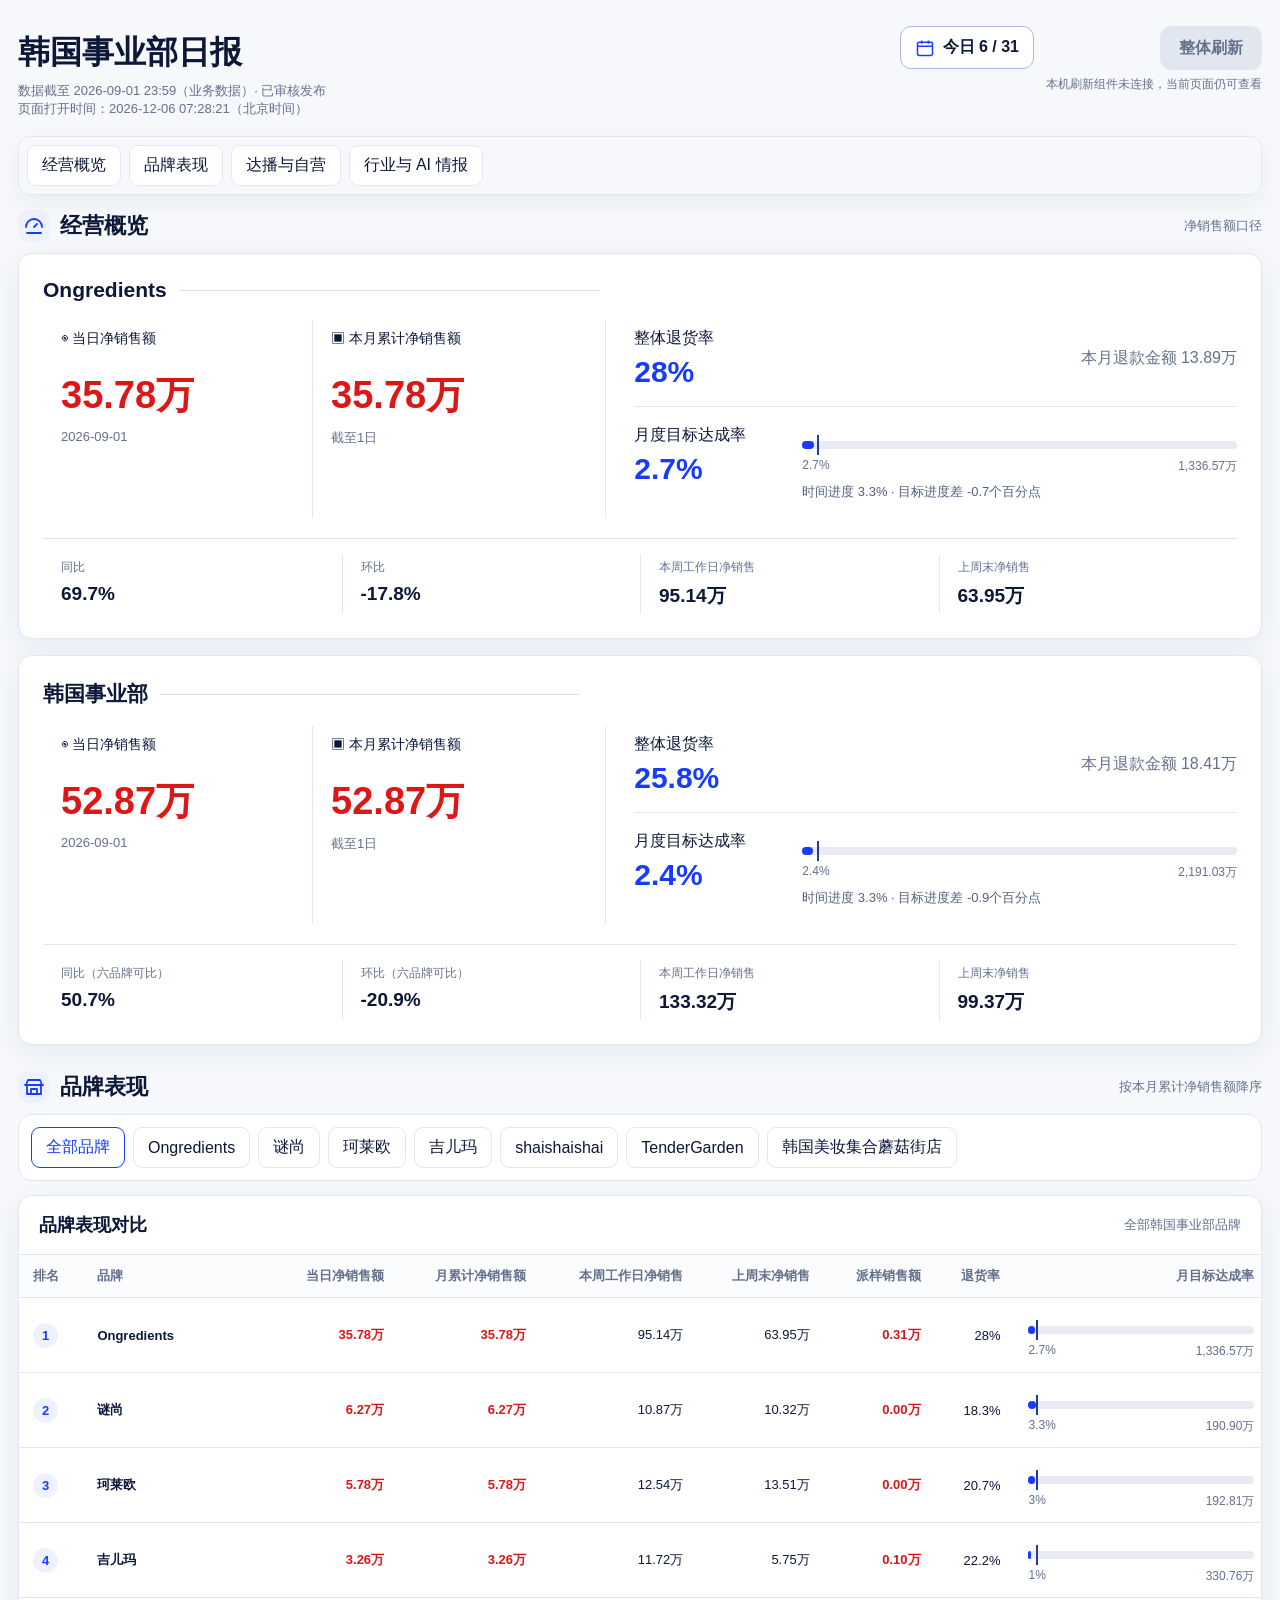
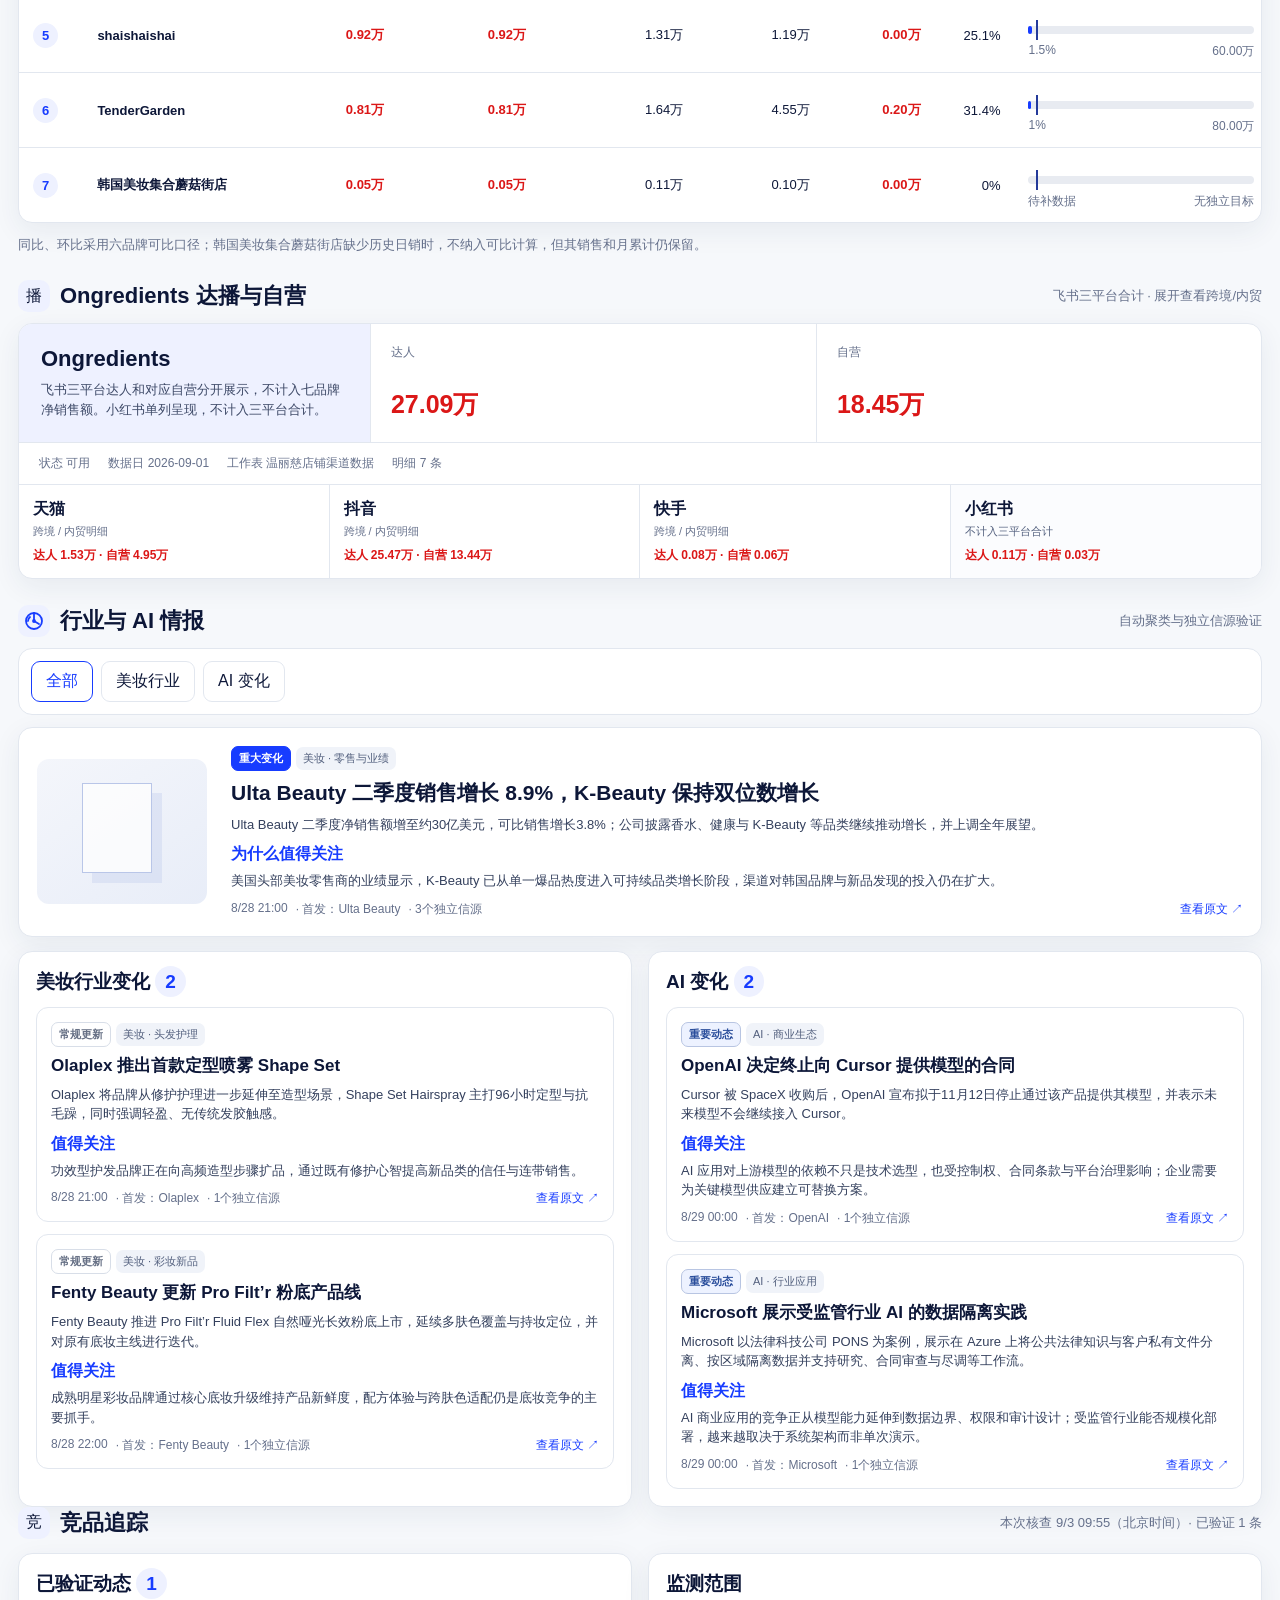
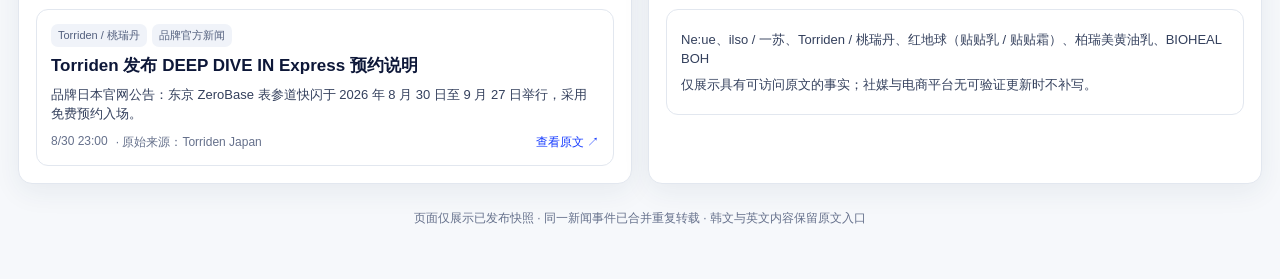
==== 韩国日报GitHub上传/index.html @ 8d2650b8 "Add files via upload" ====
<!doctype html><html lang="zh-CN"><head><meta charset="utf-8"><meta name="viewport" content="width=device-width,initial-scale=1"><title>韩国事业部日报 · 2026-09-01</title>
<style>
:root{--ink:#0d1738;--muted:#65708b;--line:#e2e7ef;--paper:#fff;--bg:#f6f8fb;--blue:#173cff;--soft:#eef1ff;--red:#db1717;--r:14px;--shadow:0 8px 28px rgba(35,52,91,.07)}*{box-sizing:border-box}html{scroll-behavior:smooth}body{margin:0;background:var(--bg);color:var(--ink);font-family:-apple-system,BlinkMacSystemFont,"Segoe UI","PingFang SC","Microsoft YaHei",sans-serif}button,a{font:inherit}.page{width:min(1460px,calc(100% - 36px));margin:26px auto 52px}.head{display:flex;justify-content:space-between;gap:24px;margin-bottom:18px}.head h1{margin:5px 0 7px;font-size:32px}.eyebrow,.meta,.subtle{color:var(--muted);font-size:13px}.eyebrow{letter-spacing:.08em}.date{display:flex;align-items:center;gap:8px;border:1px solid #aeb9dd;border-radius:11px;background:#fff;padding:10px 14px;font-weight:700;height:max-content;white-space:nowrap}.date svg{width:20px;height:20px;stroke:var(--blue);fill:none;stroke-width:1.8}.nav,.filters{display:flex;gap:8px;overflow-x:auto}.nav{padding-bottom:15px}.nav a,.chip{white-space:nowrap;text-decoration:none;border:1px solid var(--line);background:#fff;border-radius:9px;padding:9px 14px;color:var(--ink)}.nav a:hover,.chip.active{border-color:var(--blue);color:var(--blue)}.section{scroll-margin-top:16px;margin-bottom:26px}.section-head{display:flex;align-items:center;justify-content:space-between;gap:16px;margin-bottom:11px}.title{display:flex;align-items:center;gap:10px}.title h2{font-size:22px;margin:0}.section-icon{width:32px;height:32px;border-radius:10px;background:var(--soft);display:inline-grid;place-items:center;flex:0 0 auto}.section-icon svg{width:24px;height:24px;stroke:var(--blue);fill:none;stroke-width:1.8;stroke-linecap:round;stroke-linejoin:round}.card{background:#fff;border:1px solid var(--line);border-radius:var(--r);box-shadow:var(--shadow)}.unit-grid{display:grid;gap:16px}.unit{display:grid;grid-template-columns:minmax(310px,1fr) minmax(430px,1.12fr);padding:24px}.unit-name{grid-column:1/-1;display:flex;align-items:center;gap:12px;font-size:21px;font-weight:800;margin-bottom:18px}.unit-name:after{content:"";height:1px;max-width:420px;flex:1;background:#d8deea}.sales{display:grid;grid-template-columns:1fr 1fr;border-right:1px solid var(--line);padding-right:24px}.metric{padding:10px 18px}.metric+.metric{border-left:1px solid var(--line)}.label{font-size:14px}.money{color:var(--red);font-size:38px;font-weight:800;margin:22px 0 8px;font-variant-numeric:tabular-nums}.quality{padding-left:28px}.quality-row{display:grid;grid-template-columns:150px 1fr;gap:18px;padding:8px 0 17px}.quality-row+.quality-row{border-top:1px solid var(--line);padding-top:18px}.quality-value{color:var(--blue);font-size:30px;font-weight:800;margin-top:6px}.refund{text-align:right;color:var(--muted);align-self:center}.bullet{height:8px;background:#e8ebf1;border-radius:999px;position:relative;margin:16px 0 9px}.fill{height:100%;background:var(--blue);border-radius:999px;max-width:100%}.marker{position:absolute;top:-6px;width:2px;height:20px;background:#243a9a}.bullet-meta{display:flex;justify-content:space-between;gap:10px;color:var(--muted);font-size:12px}.delta{color:#53607e;font-size:13px;margin-top:8px}.filters{padding:12px;background:#fff;border:1px solid var(--line);border-radius:var(--r);margin-bottom:14px}.chip{cursor:pointer}.table-card{overflow:hidden}.table-head{display:flex;align-items:center;justify-content:space-between;padding:17px 20px;border-bottom:1px solid var(--line)}.table-head strong{font-size:18px}.scroll{overflow-x:auto}table{width:100%;min-width:1120px;border-collapse:collapse}th,td{padding:12px 14px;border-bottom:1px solid var(--line);font-size:13px;text-align:right;vertical-align:middle}th{color:var(--muted);background:#fbfcfe}th:first-child,td:first-child,th:nth-child(2),td:nth-child(2){text-align:left}tbody tr:last-child td{border-bottom:0}.rank{display:inline-grid;place-items:center;width:25px;height:25px;border-radius:50%;background:var(--soft);color:var(--blue);font-weight:800}.sales-label,.money-cell{color:var(--red);font-weight:750;white-space:nowrap;font-variant-numeric:tabular-nums;text-align:right}.target-cell{min-width:185px}.dash{color:#8b94a8}.tag{display:inline-flex;border-radius:7px;background:#f0f3f9;color:#53607e;padding:4px 7px;font-size:11px;margin-right:5px}.count{background:var(--soft);color:var(--blue);border-radius:999px;padding:5px 10px}.news-filters{margin-bottom:12px}.feature{padding:18px}.feature-grid{display:grid;grid-template-columns:170px 1fr;gap:24px;align-items:center}.thumb{height:145px;border-radius:12px;background:linear-gradient(145deg,#f4f6fb,#e8edf8);position:relative;overflow:hidden}.thumb:before{content:"";position:absolute;width:68px;height:88px;left:45px;top:24px;border:1px solid #b9c6e8;background:rgba(255,255,255,.74);box-shadow:10px 10px 0 rgba(188,201,235,.35)}.feature h3,.news-card h3{margin:8px 0;font-size:21px;line-height:1.3}.feature p,.news-card p{margin:6px 0;color:#34405d;line-height:1.5;font-size:13px}.why{color:var(--blue);font-weight:750;margin-top:10px}.source{display:flex;flex-wrap:wrap;gap:8px;color:var(--muted);font-size:12px;margin-top:10px}.source a{margin-left:auto;color:var(--blue);text-decoration:none}.news-columns{display:grid;grid-template-columns:1fr 1fr;gap:16px;margin-top:14px}.news-column{padding:17px}.news-column-head{font-size:19px;font-weight:800;margin-bottom:12px}.news-list{display:grid;gap:12px}.news-card{border:1px solid var(--line);border-radius:12px;padding:14px}.news-card h3{font-size:17px}.empty{padding:30px;text-align:center;color:var(--muted)}footer{text-align:center;color:var(--muted);font-size:12px;margin-top:18px}@media(max-width:1000px){.unit{grid-template-columns:1fr}.sales{border-right:0;border-bottom:1px solid var(--line);padding:0 0 18px}.quality{padding:18px 0 0}.news-columns{grid-template-columns:1fr}}@media(max-width:680px){.page{width:calc(100% - 20px);margin-top:16px}.head{flex-direction:column}.head h1{font-size:26px}.date{position:absolute;right:10px;top:16px;font-size:13px}.unit{padding:16px}.sales{grid-template-columns:1fr}.metric{padding:12px 0}.metric+.metric{border-left:0;border-top:1px solid var(--line)}.money{font-size:32px;margin-top:13px}.quality-row{grid-template-columns:1fr}.refund{text-align:left}.feature-grid{grid-template-columns:1fr}.thumb{height:76px}.title h2{font-size:20px}.section-icon{width:30px;height:30px}.section-icon svg{width:22px;height:22px}}
.level-badge{display:inline-flex;align-items:center;border:1px solid #cbd4e5;border-radius:7px;background:#fff;color:#53607e;padding:4px 7px;font-size:11px;font-weight:750;margin-right:5px}.level-badge[data-level="重大变化"]{border-color:var(--blue);background:var(--blue);color:#fff}.level-badge[data-level="重要动态"]{border-color:#b8c5e2;background:#edf2ff;color:#294d9b}.level-badge[data-level="常规更新"]{border-color:#d8dee8;background:#fff;color:#667085}
.comparison-strip{grid-column:1/-1;display:grid;grid-template-columns:repeat(4,minmax(150px,1fr));gap:0;border-top:1px solid var(--line);margin-top:20px;padding-top:15px}.comparison-item{padding:5px 18px;min-width:0}.comparison-item+.comparison-item{border-left:1px solid var(--line)}.comparison-label{color:var(--muted);font-size:12px;margin-bottom:7px}.comparison-value{font-size:19px;font-weight:800;font-variant-numeric:tabular-nums}.metric-link{color:var(--blue);text-underline-offset:3px;font-weight:750}.status-card{overflow:hidden}.status-summary{display:flex;flex-wrap:wrap;gap:10px;align-items:center;padding:15px 20px;border-bottom:1px solid var(--line);color:var(--muted);font-size:13px}.status-list{display:grid}.status-row{display:grid;grid-template-columns:minmax(140px,.65fr) 120px minmax(280px,1.35fr) minmax(220px,1fr);gap:16px;align-items:start;padding:14px 20px;border-bottom:1px solid var(--line);font-size:13px}.status-row:last-child{border-bottom:0}.status-name{font-weight:800}.state{display:inline-flex;width:max-content;border:1px solid #cbd4e5;border-radius:7px;padding:4px 8px;font-size:11px;font-weight:800;color:#53607e;background:#f7f9fc}.state[data-state="READY"]{border-color:#b9c7ef;color:#294d9b;background:#eef2ff}.state[data-state="NEEDS_DATA"]{border-color:#e2b9b9;color:#a42626;background:#fff4f4}.state[data-state="NOT_COMPARABLE"],.state[data-state="NO_TARGET"],.state[data-state="WORKDAY_ONLY"]{border-color:#d9dfe9;color:#667085;background:#f7f8fa}.status-input{color:var(--muted)}.status-empty{padding:24px 20px;color:var(--muted)}a:focus-visible,button:focus-visible{outline:3px solid rgba(23,60,255,.24);outline-offset:2px}::selection{background:#dfe5ff;color:var(--ink)}*{scrollbar-color:#b7c1d6 transparent;scrollbar-width:thin}@media(max-width:1000px){.comparison-strip{grid-template-columns:1fr 1fr}.comparison-item:nth-child(3){border-left:0;border-top:1px solid var(--line);padding-top:14px}.comparison-item:nth-child(4){border-top:1px solid var(--line);padding-top:14px}.status-row{grid-template-columns:1fr 120px}.status-detail,.status-input{grid-column:1/-1}}@media(max-width:680px){.comparison-strip{grid-template-columns:1fr}.comparison-item+.comparison-item{border-left:0;border-top:1px solid var(--line);padding-top:14px}.status-row{grid-template-columns:1fr}.status-detail,.status-input{grid-column:auto}}
.head-actions{display:flex;align-items:flex-start;justify-content:flex-end;gap:12px;min-width:0}.refresh-panel{display:grid;justify-items:end;gap:6px;max-width:min(430px,45vw);min-width:0}.refresh-button{min-height:44px;border:1px solid var(--blue);border-radius:11px;background:var(--blue);color:var(--paper);padding:9px 18px;font-weight:800;white-space:nowrap;cursor:pointer;transition:background .18s ease,transform .18s ease}.refresh-button:hover:not(:disabled){filter:brightness(.9)}.refresh-button:active:not(:disabled){transform:translateY(1px)}.refresh-button:disabled{border-color:var(--line);background:var(--line);color:var(--muted);cursor:not-allowed}.refresh-status{max-width:100%;color:var(--muted);font-size:12px;line-height:1.45;text-align:right;overflow-wrap:anywhere}.refresh-status[data-state="success"]{color:var(--blue)}.refresh-status[data-state="warning"]{color:var(--muted)}.refresh-status[data-state="failure"]{color:var(--red);font-weight:700}.refresh-legacy{color:var(--ink)}@media(max-width:1000px){.head{align-items:flex-start}.head-actions{flex-direction:column;align-items:flex-end}.refresh-panel{max-width:min(430px,52vw)}}@media(max-width:680px){.head-actions{width:100%;align-items:stretch}.date{position:static;width:max-content}.refresh-panel{max-width:none;justify-items:stretch}.refresh-button{width:100%}.refresh-status{text-align:left}}
table{min-width:1540px}
.nav{position:sticky;top:8px;z-index:20;margin-bottom:15px;padding:8px;border:1px solid var(--line);border-radius:12px;background:rgba(246,248,251,.96);box-shadow:0 8px 22px rgba(35,52,91,.06);backdrop-filter:blur(12px)}.section{scroll-margin-top:84px}.channel-card{overflow:hidden}.channel-summary{display:grid;grid-template-columns:minmax(220px,.85fr) minmax(0,2.15fr);align-items:stretch}.channel-lead{padding:22px;border-right:1px solid var(--line);background:var(--soft)}.channel-brand{font-size:22px;font-weight:850;margin-bottom:8px}.channel-note{color:#3d4967;font-size:13px;line-height:1.55}.channel-kpis{display:grid;grid-template-columns:repeat(2,minmax(135px,1fr));align-items:stretch}.channel-kpi{padding:20px;border-left:1px solid var(--line)}.channel-kpi:first-child{border-left:0}.channel-kpi-label{color:var(--muted);font-size:12px;min-height:34px}.channel-kpi-value{font-size:25px;font-weight:850;font-variant-numeric:tabular-nums;margin-top:10px}.channel-kpi-value.primary{color:var(--red)}.channel-meta{display:flex;flex-wrap:wrap;gap:8px 18px;padding:12px 20px;border-top:1px solid var(--line);color:var(--muted);font-size:12px}.channel-platform-grid{display:grid;grid-template-columns:repeat(4,minmax(180px,1fr));border-top:1px solid var(--line)}.channel-platform{border-right:1px solid var(--line)}.channel-platform:last-child{border-right:0}.channel-platform summary{cursor:pointer;min-height:74px;padding:14px;list-style:none}.channel-platform summary::-webkit-details-marker{display:none}.channel-platform summary:hover{color:var(--blue)}.channel-platform-title{display:block;font-weight:850}.channel-platform-hint{display:block;color:var(--muted);font-size:11px;margin-top:4px}.channel-platform-values{display:block;color:var(--red);font-size:12px;font-weight:750;margin-top:8px;font-variant-numeric:tabular-nums}.channel-platform table{min-width:420px}.channel-platform-extra{background:#fbfcfe}.channel-platform-extra .channel-platform-hint{color:#53607e}.channel-empty{padding:24px}.channel-empty strong{display:block;margin-bottom:6px}.channel-empty p{margin:0;color:var(--muted);line-height:1.55}@media(max-width:1000px){.channel-summary{grid-template-columns:1fr}.channel-lead{border-right:0;border-bottom:1px solid var(--line)}.channel-platform-grid{grid-template-columns:1fr 1fr}.channel-platform:nth-child(2){border-right:0}.channel-platform:nth-child(n+3){border-top:1px solid var(--line)}}@media(max-width:680px){.nav{top:4px}.channel-kpi{padding:16px}.channel-kpi-value{font-size:21px}.channel-kpi-label{min-height:0}.section{scroll-margin-top:78px}.channel-platform-grid{grid-template-columns:1fr}.channel-platform{border-right:0;border-top:1px solid var(--line)}.channel-platform:first-child{border-top:0}}
</style></head><body><main class="page">
<header class="head"><div><h1>韩国事业部日报</h1><div class="meta">数据截至 2026-09-01 23:59（业务数据）· 已审核发布<br><span id="page-opened-at">页面打开时间：加载中（北京时间）</span></div></div><div class="head-actions"><div class="date"><svg viewBox="0 0 24 24" aria-hidden="true"><rect x="3" y="5" width="18" height="16" rx="2"/><path d="M8 3v4M16 3v4M3 10h18"/></svg><span id="day-progress">今日 1 / 30</span></div><div class="refresh-panel"><button type="button" id="overall-refresh" class="refresh-button" data-korea-refresh="start" aria-describedby="refresh-status" disabled>整体刷新</button><div id="refresh-status" class="refresh-status" data-korea-refresh-status data-state="warning" aria-live="polite" aria-atomic="true">本机刷新组件未连接，当前页面仍可查看</div></div></div></header>
<nav class="nav" aria-label="日报板块导航"><a href="#overview">经营概览</a><a href="#brands">品牌表现</a><a href="#channels">达播与自营</a><a href="#intelligence">行业与 AI 情报</a></nav>
<section id="overview" class="section"><div class="section-head"><div class="title"><span class="section-icon" data-icon="dashboard"><svg viewBox="0 0 24 24" aria-hidden="true"><path d="M4 13a8 8 0 1 1 16 0"/><path d="m12 13 3-3"/><path d="M5 19h14"/></svg></span><h2>经营概览</h2></div><span class="subtle">净销售额口径</span></div><div id="unit-grid" class="unit-grid"></div></section>
<section id="brands" class="section"><div class="section-head"><div class="title"><span class="section-icon" data-icon="store"><svg viewBox="0 0 24 24" aria-hidden="true"><path d="M3 10h18"/><path d="M5 10v9h14v-9"/><path d="M4 10 6 5h12l2 5"/><path d="M9 19v-5h6v5"/></svg></span><h2>品牌表现</h2></div><span class="subtle">按本月累计净销售额降序</span></div><div id="brand-filter" class="filters"></div>
<div class="card table-card"><div class="table-head"><strong>品牌表现对比</strong><span class="subtle">全部韩国事业部品牌</span></div><div class="scroll"><table><thead><tr><th>排名</th><th>品牌</th><th>当日净销售额</th><th>月累计净销售额</th><th>本周工作日净销售</th><th><span id="weekend-sales-heading">本周周末净销售</span></th><th>派样销售额</th><th>退货率</th><th>月目标达成率</th><th>目标进度差</th><th>同比</th><th>环比</th></tr></thead><tbody id="brand-body"></tbody></table></div></div>
<p class="subtle comparison-note">同比、环比采用六品牌可比口径；韩国美妆集合蘑菇街店缺少历史日销时，不纳入可比计算，但其销售和月累计仍保留。</p></section>
<section id="channels" class="section"><div class="section-head"><div class="title"><span class="section-icon" aria-hidden="true">播</span><h2>Ongredients 达播与自营</h2></div><span class="subtle">飞书三平台合计 · 展开查看跨境/内贸</span></div><div id="channel-root" class="card channel-card"></div></section>
<section id="intelligence" class="section"><div class="section-head"><div class="title"><span class="section-icon" data-icon="radar"><svg viewBox="0 0 24 24" aria-hidden="true"><circle cx="12" cy="12" r="8"/><path d="M12 4v8l5 3"/><path d="M8 8a6 6 0 0 0-2 4"/><circle cx="12" cy="12" r="1"/></svg></span><h2>行业与 AI 情报</h2></div><span class="subtle">自动聚类与独立信源验证</span></div><div class="filters news-filters"><button class="chip active" data-news="all">全部</button><button class="chip" data-news="beauty">美妆行业</button><button class="chip" data-news="ai">AI 变化</button></div><div id="news-root"></div><div class="section-head"><div class="title"><span class="section-icon" aria-hidden="true">竞</span><h2>竞品追踪</h2></div><span id="competitor-watch-status" class="subtle"></span></div><div id="competitor-watch-root"></div></section>
<footer>页面仅展示已发布快照 · 同一新闻事件已合并重复转载 · 韩文与英文内容保留原文入口</footer></main>
<script type="application/json" id="report-data">{"report_date": "2026-09-01", "generated_at": "2026-09-03T01:27:17.533742+00:00", "status": "published", "overall": {"brand": "韩国事业部", "daily_net_sales": "528702.4000", "month_net_sales": "528702.4000", "month_gross_sales": "712761.7600", "month_refund_amount": "184059.3600", "return_rate": "0.2582340556541641627912249389", "monthly_target": "21910266.94", "target_attainment": "0.02413034955018215766201888182", "sales_share": "1", "sampling_sales": "6161.3600", "progress_gap": {"value": "-0.00920298378315117567131445151", "status": "READY", "detail": "月度目标达成率减自然日时间进度"}, "year_over_year": {"value": "0.506961069086830082207799614", "status": "READY", "detail": "2026-09-01 对比 2025-09-01"}, "month_over_month": {"value": "-0.2092951227984586469232479788", "status": "READY", "detail": "2026-09-01 对比 2026-08-01"}, "weekday_net_sales": {"value": "1333200.2800", "status": "READY", "detail": "周一口径，2026-08-31 至 2026-09-01"}, "weekend_net_sales": {"value": "993704.47", "status": "READY", "detail": "上周末口径，2026-08-29 至 2026-08-30；来源 Hue品牌日销_202608_157819.csv"}, "same_weekday": {"current_value": "528702.4000", "previous_value": "594943.0300", "delta_value": "-66240.6300", "delta_rate": "-0.1113394504344390756204001583", "status": "READY", "detail": "2026-09-01 对比 2026-08-25", "current_period": "2026-09-01", "previous_period": "2026-08-25"}, "week_to_date": {"current_value": "1333200.2800", "previous_value": "1250183.8700", "delta_value": "83016.4100", "delta_rate": "0.066403360331308705814609494", "status": "READY", "detail": "2026-08-31 至 2026-09-01 对比 2026-08-24 至 2026-08-25", "current_period": "2026-08-31 至 2026-09-01", "previous_period": "2026-08-24 至 2026-08-25"}, "month_to_date_mom": {"current_value": "528209.4000", "previous_value": "668023.4500", "delta_value": "-139814.0500", "delta_rate": "-0.2092951227984586469232479788", "status": "READY", "detail": "2026-09-01 对比 2026-08-01", "current_period": "2026-09-01", "previous_period": "2026-08-01"}, "month_to_date_yoy": {"current_value": "528209.4000", "previous_value": "350512.9700", "delta_value": "177696.4300", "delta_rate": "0.506961069086830082207799614", "status": "READY", "detail": "2026-09-01 对比 2025-09-01", "current_period": "2026-09-01", "previous_period": "2025-09-01"}, "daily_original_gross_sales": "669788.3300", "month_original_gross_sales": "669788.3300", "daily_platform_only_discount": "42973.4300", "month_platform_only_discount": "42973.4300", "daily_sampling_sales": "6161.3600", "daily_affiliate_sales": "52890.9900", "month_affiliate_sales": "52890.9900", "affiliate_sales_share": {"value": "0.07896672371105659604430551963", "status": "READY", "detail": "分销控制总数除以原支付销售额"}, "daily_self_operated_sales": "663626.9700", "month_self_operated_sales": "663626.9700", "self_operated_sales_share": {"value": "0.9908010341117767758061714811", "status": "READY", "detail": "自营销售额除以原支付销售额"}}, "brands": [{"brand": "Ongredients", "daily_net_sales": "357837.3200", "month_net_sales": "357837.3200", "month_gross_sales": "496735.7100", "month_refund_amount": "138898.3900", "return_rate": "0.2796223166641270868164481269", "monthly_target": "13365666.67", "target_attainment": "0.02677287477198471836496877114", "sales_share": "0.6768218188531014801521612158", "sampling_sales": "3139.7300", "progress_gap": {"value": "-0.00656045856134861496836456219", "status": "READY", "detail": "月度目标达成率减自然日时间进度"}, "year_over_year": {"value": "0.697351643909047567706381391", "status": "READY", "detail": "2026-09-01 对比 2025-09-01"}, "month_over_month": {"value": "-0.1775827757736098070816849548", "status": "READY", "detail": "2026-09-01 对比 2026-08-01"}, "weekday_net_sales": {"value": "951395.3100", "status": "READY", "detail": "周一口径，2026-08-31 至 2026-09-01"}, "weekend_net_sales": {"value": "639538.86", "status": "READY", "detail": "上周末口径，2026-08-29 至 2026-08-30；来源 Hue品牌日销_202608_157819.csv"}, "same_weekday": {"current_value": "357837.3200", "previous_value": "369023.7300", "delta_value": "-11186.4100", "delta_rate": "-0.0303135248239998007716197546", "status": "READY", "detail": "2026-09-01 对比 2026-08-25", "current_period": "2026-09-01", "previous_period": "2026-08-25"}, "week_to_date": {"current_value": "951395.3100", "previous_value": "838649.9600", "delta_value": "112745.3500", "delta_rate": "0.134436720178225489929076012", "status": "READY", "detail": "2026-08-31 至 2026-09-01 对比 2026-08-24 至 2026-08-25", "current_period": "2026-08-31 至 2026-09-01", "previous_period": "2026-08-24 至 2026-08-25"}, "month_to_date_mom": {"current_value": "357837.3200", "previous_value": "435104.3600", "delta_value": "-77267.0400", "delta_rate": "-0.1775827757736098070816849548", "status": "READY", "detail": "2026-09-01 对比 2026-08-01", "current_period": "2026-09-01", "previous_period": "2026-08-01"}, "month_to_date_yoy": {"current_value": "357837.3200", "previous_value": "210820.9700", "delta_value": "147016.3500", "delta_rate": "0.697351643909047567706381391", "status": "READY", "detail": "2026-09-01 对比 2025-09-01", "current_period": "2026-09-01", "previous_period": "2025-09-01"}, "daily_original_gross_sales": "465197.4700", "month_original_gross_sales": "465197.4700", "daily_platform_only_discount": "31538.2400", "month_platform_only_discount": "31538.2400", "daily_sampling_sales": "3139.7300", "daily_affiliate_sales": "46224.7800", "month_affiliate_sales": "46224.7800", "affiliate_sales_share": {"value": "0.09936593163329112688424552266", "status": "READY", "detail": "分销控制总数除以原支付销售额"}, "daily_self_operated_sales": "462057.7400", "month_self_operated_sales": "462057.7400", "self_operated_sales_share": {"value": "0.9932507586509445118005478405", "status": "READY", "detail": "自营销售额除以原支付销售额"}}, {"brand": "谜尚", "daily_net_sales": "62686.3600", "month_net_sales": "62686.3600", "month_gross_sales": "76728.7500", "month_refund_amount": "14042.3900", "return_rate": "0.1830134076210025577114184709", "monthly_target": "1908951", "target_attainment": "0.03283811894595513452152517273", "sales_share": "0.1185664373757334939277748692", "sampling_sales": "24.0000", "progress_gap": {"value": "-0.00049521438737819881180816060", "status": "READY", "detail": "月度目标达成率减自然日时间进度"}, "year_over_year": {"value": "0.568008468587857471785339708", "status": "READY", "detail": "2026-09-01 对比 2025-09-01"}, "month_over_month": {"value": "0.179823082135059850937288263", "status": "READY", "detail": "2026-09-01 对比 2026-08-01"}, "weekday_net_sales": {"value": "108654.2500", "status": "READY", "detail": "周一口径，2026-08-31 至 2026-09-01"}, "weekend_net_sales": {"value": "103210.88", "status": "READY", "detail": "上周末口径，2026-08-29 至 2026-08-30；来源 Hue品牌日销_202608_157819.csv"}, "same_weekday": {"current_value": "62686.3600", "previous_value": "62334.4000", "delta_value": "351.9600", "delta_rate": "0.005646320490772350419671963", "status": "READY", "detail": "2026-09-01 对比 2026-08-25", "current_period": "2026-09-01", "previous_period": "2026-08-25"}, "week_to_date": {"current_value": "108654.2500", "previous_value": "111163.4100", "delta_value": "-2509.1600", "delta_rate": "-0.0225718156720813080491143624", "status": "READY", "detail": "2026-08-31 至 2026-09-01 对比 2026-08-24 至 2026-08-25", "current_period": "2026-08-31 至 2026-09-01", "previous_period": "2026-08-24 至 2026-08-25"}, "month_to_date_mom": {"current_value": "62686.3600", "previous_value": "53132.0000", "delta_value": "9554.3600", "delta_rate": "0.179823082135059850937288263", "status": "READY", "detail": "2026-09-01 对比 2026-08-01", "current_period": "2026-09-01", "previous_period": "2026-08-01"}, "month_to_date_yoy": {"current_value": "62686.3600", "previous_value": "39978.3300", "delta_value": "22708.0300", "delta_rate": "0.568008468587857471785339708", "status": "READY", "detail": "2026-09-01 对比 2025-09-01", "current_period": "2026-09-01", "previous_period": "2025-09-01"}, "daily_original_gross_sales": "73947.4300", "month_original_gross_sales": "73947.4300", "daily_platform_only_discount": "2781.3200", "month_platform_only_discount": "2781.3200", "daily_sampling_sales": "24.0000", "daily_affiliate_sales": "6666.2100", "month_affiliate_sales": "6666.2100", "affiliate_sales_share": {"value": "0.09014796051735672220116371860", "status": "READY", "detail": "分销控制总数除以原支付销售额"}, "daily_self_operated_sales": "73923.4300", "month_self_operated_sales": "73923.4300", "self_operated_sales_share": {"value": "0.9996754451101275595379041570", "status": "READY", "detail": "自营销售额除以原支付销售额"}}, {"brand": "珂莱欧", "daily_net_sales": "57770.9600", "month_net_sales": "57770.9600", "month_gross_sales": "72810.3700", "month_refund_amount": "15039.4100", "return_rate": "0.2065558793342212105226219837", "monthly_target": "1928050", "target_attainment": "0.02996341381188247192759523871", "sales_share": "0.1092693356413740508838242459", "sampling_sales": "0.0000", "progress_gap": {"value": "-0.00336991952145086140573809462", "status": "READY", "detail": "月度目标达成率减自然日时间进度"}, "year_over_year": {"value": "-0.0788660594331190062314624277", "status": "READY", "detail": "2026-09-01 对比 2025-09-01"}, "month_over_month": {"value": "-0.4875100276307078320774713702", "status": "READY", "detail": "2026-09-01 对比 2026-08-01"}, "weekday_net_sales": {"value": "125446.5200", "status": "READY", "detail": "周一口径，2026-08-31 至 2026-09-01"}, "weekend_net_sales": {"value": "135078.75", "status": "READY", "detail": "上周末口径，2026-08-29 至 2026-08-30；来源 Hue品牌日销_202608_157819.csv"}, "same_weekday": {"current_value": "57770.9600", "previous_value": "72417.6100", "delta_value": "-14646.6500", "delta_rate": "-0.2022526012664599121677724520", "status": "READY", "detail": "2026-09-01 对比 2026-08-25", "current_period": "2026-09-01", "previous_period": "2026-08-25"}, "week_to_date": {"current_value": "125446.5200", "previous_value": "143399.5100", "delta_value": "-17952.9900", "delta_rate": "-0.1251956160798596871077174531", "status": "READY", "detail": "2026-08-31 至 2026-09-01 对比 2026-08-24 至 2026-08-25", "current_period": "2026-08-31 至 2026-09-01", "previous_period": "2026-08-24 至 2026-08-25"}, "month_to_date_mom": {"current_value": "57770.9600", "previous_value": "112726.0300", "delta_value": "-54955.0700", "delta_rate": "-0.4875100276307078320774713702", "status": "READY", "detail": "2026-09-01 对比 2026-08-01", "current_period": "2026-09-01", "previous_period": "2026-08-01"}, "month_to_date_yoy": {"current_value": "57770.9600", "previous_value": "62717.2200", "delta_value": "-4946.2600", "delta_rate": "-0.0788660594331190062314624277", "status": "READY", "detail": "2026-09-01 对比 2025-09-01", "current_period": "2026-09-01", "previous_period": "2025-09-01"}, "daily_original_gross_sales": "72746.3500", "month_original_gross_sales": "72746.3500", "daily_platform_only_discount": "64.0200", "month_platform_only_discount": "64.0200", "daily_sampling_sales": "0.0000", "daily_affiliate_sales": "0.0000", "month_affiliate_sales": "0.0000", "affiliate_sales_share": {"value": "0", "status": "READY", "detail": "分销控制总数除以原支付销售额"}, "daily_self_operated_sales": "72746.3500", "month_self_operated_sales": "72746.3500", "self_operated_sales_share": {"value": "1", "status": "READY", "detail": "自营销售额除以原支付销售额"}}, {"brand": "吉儿玛", "daily_net_sales": "32594.2300", "month_net_sales": "32594.2300", "month_gross_sales": "41870.4300", "month_refund_amount": "9276.2000", "return_rate": "0.2215453722352505097272705344", "monthly_target": "3307599.27", "target_attainment": "0.009854346714739721175473593571", "sales_share": "0.06164948371711571575994359019", "sampling_sales": "993.2300", "progress_gap": {"value": "-0.02347898661859361215785973976", "status": "READY", "detail": "月度目标达成率减自然日时间进度"}, "year_over_year": {"value": "0.197585959456376087984506520", "status": "READY", "detail": "2026-09-01 对比 2025-09-01"}, "month_over_month": {"value": "-0.3797891937487667322443218307", "status": "READY", "detail": "2026-09-01 对比 2026-08-01"}, "weekday_net_sales": {"value": "117164.4200", "status": "READY", "detail": "周一口径，2026-08-31 至 2026-09-01"}, "weekend_net_sales": {"value": "57533.79", "status": "READY", "detail": "上周末口径，2026-08-29 至 2026-08-30；来源 Hue品牌日销_202608_157819.csv"}, "same_weekday": {"current_value": "32594.2300", "previous_value": "49203.8300", "delta_value": "-16609.6000", "delta_rate": "-0.3375672178364976872735313491", "status": "READY", "detail": "2026-09-01 对比 2026-08-25", "current_period": "2026-09-01", "previous_period": "2026-08-25"}, "week_to_date": {"current_value": "117164.4200", "previous_value": "82068.8500", "delta_value": "35095.5700", "delta_rate": "0.427635698562853019141854674", "status": "READY", "detail": "2026-08-31 至 2026-09-01 对比 2026-08-24 至 2026-08-25", "current_period": "2026-08-31 至 2026-09-01", "previous_period": "2026-08-24 至 2026-08-25"}, "month_to_date_mom": {"current_value": "32594.2300", "previous_value": "52553.4700", "delta_value": "-19959.2400", "delta_rate": "-0.3797891937487667322443218307", "status": "READY", "detail": "2026-09-01 对比 2026-08-01", "current_period": "2026-09-01", "previous_period": "2026-08-01"}, "month_to_date_yoy": {"current_value": "32594.2300", "previous_value": "27216.6100", "delta_value": "5377.6200", "delta_rate": "0.197585959456376087984506520", "status": "READY", "detail": "2026-09-01 对比 2025-09-01", "current_period": "2026-09-01", "previous_period": "2025-09-01"}, "daily_original_gross_sales": "35702.6900", "month_original_gross_sales": "35702.6900", "daily_platform_only_discount": "6167.7400", "month_platform_only_discount": "6167.7400", "daily_sampling_sales": "993.2300", "daily_affiliate_sales": "0.0000", "month_affiliate_sales": "0.0000", "affiliate_sales_share": {"value": "0", "status": "READY", "detail": "分销控制总数除以原支付销售额"}, "daily_self_operated_sales": "34709.4600", "month_self_operated_sales": "34709.4600", "self_operated_sales_share": {"value": "0.9721805275736926265219791562", "status": "READY", "detail": "自营销售额除以原支付销售额"}}, {"brand": "shaishaishai", "daily_net_sales": "9218.6000", "month_net_sales": "9218.6000", "month_gross_sales": "12310.8000", "month_refund_amount": "3092.2000", "return_rate": "0.2511778275985313708288657114", "monthly_target": "600000", "target_attainment": "0.01536433333333333333333333333", "sales_share": "0.01743627416860600594966090564", "sampling_sales": "25.8000", "progress_gap": {"value": "-0.01796900000000000000000000000", "status": "READY", "detail": "月度目标达成率减自然日时间进度"}, "year_over_year": {"value": "0.069041334811509363070029363", "status": "READY", "detail": "2026-09-01 对比 2025-09-01"}, "month_over_month": {"value": "0.063705071251370218658051116", "status": "READY", "detail": "2026-09-01 对比 2026-08-01"}, "weekday_net_sales": {"value": "13082.5500", "status": "READY", "detail": "周一口径，2026-08-31 至 2026-09-01"}, "weekend_net_sales": {"value": "11882.22", "status": "READY", "detail": "上周末口径，2026-08-29 至 2026-08-30；来源 Hue品牌日销_202608_157819.csv"}, "same_weekday": {"current_value": "9218.6000", "previous_value": "20460.7000", "delta_value": "-11242.1000", "delta_rate": "-0.5494484548426984414022980641", "status": "READY", "detail": "2026-09-01 对比 2026-08-25", "current_period": "2026-09-01", "previous_period": "2026-08-25"}, "week_to_date": {"current_value": "13082.5500", "previous_value": "26152.4500", "delta_value": "-13069.9000", "delta_rate": "-0.4997581488541226539004949823", "status": "READY", "detail": "2026-08-31 至 2026-09-01 对比 2026-08-24 至 2026-08-25", "current_period": "2026-08-31 至 2026-09-01", "previous_period": "2026-08-24 至 2026-08-25"}, "month_to_date_mom": {"current_value": "9218.6000", "previous_value": "8666.5000", "delta_value": "552.1000", "delta_rate": "0.063705071251370218658051116", "status": "READY", "detail": "2026-09-01 对比 2026-08-01", "current_period": "2026-09-01", "previous_period": "2026-08-01"}, "month_to_date_yoy": {"current_value": "9218.6000", "previous_value": "8623.2400", "delta_value": "595.3600", "delta_rate": "0.069041334811509363070029363", "status": "READY", "detail": "2026-09-01 对比 2025-09-01", "current_period": "2026-09-01", "previous_period": "2025-09-01"}, "daily_original_gross_sales": "12015.2500", "month_original_gross_sales": "12015.2500", "daily_platform_only_discount": "295.5500", "month_platform_only_discount": "295.5500", "daily_sampling_sales": "25.8000", "daily_affiliate_sales": "0.0000", "month_affiliate_sales": "0.0000", "affiliate_sales_share": {"value": "0", "status": "READY", "detail": "分销控制总数除以原支付销售额"}, "daily_self_operated_sales": "11989.4500", "month_self_operated_sales": "11989.4500", "self_operated_sales_share": {"value": "0.9978527288237864380682882171", "status": "READY", "detail": "自营销售额除以原支付销售额"}}, {"brand": "TenderGarden", "daily_net_sales": "8101.9300", "month_net_sales": "8101.9300", "month_gross_sales": "11812.7000", "month_refund_amount": "3710.7700", "return_rate": "0.3141339405893656826974358106", "monthly_target": "800000", "target_attainment": "0.0101274125", "sales_share": "0.01532417859272059290822209243", "sampling_sales": "1978.6000", "progress_gap": {"value": "-0.02320592083333333333333333333", "status": "READY", "detail": "月度目标达成率减自然日时间进度"}, "year_over_year": {"value": "6.004954176033200760850769497", "status": "READY", "detail": "2026-09-01 对比 2025-09-01"}, "month_over_month": {"value": "0.387057895016169927188247399", "status": "READY", "detail": "2026-09-01 对比 2026-08-01"}, "weekday_net_sales": {"value": "16390.2300", "status": "READY", "detail": "周一口径，2026-08-31 至 2026-09-01"}, "weekend_net_sales": {"value": "45508.97", "status": "READY", "detail": "上周末口径，2026-08-29 至 2026-08-30；来源 Hue品牌日销_202608_157819.csv"}, "same_weekday": {"current_value": "8101.9300", "previous_value": "15525.7600", "delta_value": "-7423.8300", "delta_rate": "-0.4781620996331258501999258007", "status": "READY", "detail": "2026-09-01 对比 2026-08-25", "current_period": "2026-09-01", "previous_period": "2026-08-25"}, "week_to_date": {"current_value": "16390.2300", "previous_value": "39587.6900", "delta_value": "-23197.4600", "delta_rate": "-0.5859766003017604715001052095", "status": "READY", "detail": "2026-08-31 至 2026-09-01 对比 2026-08-24 至 2026-08-25", "current_period": "2026-08-31 至 2026-09-01", "previous_period": "2026-08-24 至 2026-08-25"}, "month_to_date_mom": {"current_value": "8101.9300", "previous_value": "5841.0900", "delta_value": "2260.8400", "delta_rate": "0.387057895016169927188247399", "status": "READY", "detail": "2026-09-01 对比 2026-08-01", "current_period": "2026-09-01", "previous_period": "2026-08-01"}, "month_to_date_yoy": {"current_value": "8101.9300", "previous_value": "1156.6000", "delta_value": "6945.3300", "delta_rate": "6.004954176033200760850769497", "status": "READY", "detail": "2026-09-01 对比 2025-09-01", "current_period": "2026-09-01", "previous_period": "2025-09-01"}, "daily_original_gross_sales": "9686.1400", "month_original_gross_sales": "9686.1400", "daily_platform_only_discount": "2126.5600", "month_platform_only_discount": "2126.5600", "daily_sampling_sales": "1978.6000", "daily_affiliate_sales": "0.0000", "month_affiliate_sales": "0.0000", "affiliate_sales_share": {"value": "0", "status": "READY", "detail": "分销控制总数除以原支付销售额"}, "daily_self_operated_sales": "7707.5400", "month_self_operated_sales": "7707.5400", "self_operated_sales_share": {"value": "0.7957287423060166382067572841", "status": "READY", "detail": "自营销售额除以原支付销售额"}}, {"brand": "韩国美妆集合蘑菇街店", "daily_net_sales": "493.0000", "month_net_sales": "493.0000", "month_gross_sales": "493.0000", "month_refund_amount": "0.0000", "return_rate": "0", "monthly_target": null, "target_attainment": null, "sales_share": "0.0009324716513486604184130807804", "sampling_sales": "0.0000", "progress_gap": {"value": null, "status": "NO_TARGET", "detail": "本月明确暂无品牌月度净销售目标：韩国美妆集合蘑菇街店"}, "year_over_year": {"value": null, "status": "NOT_COMPARABLE", "detail": "同比不纳入可比口径：韩国美妆集合蘑菇街店缺少历史日销"}, "month_over_month": {"value": null, "status": "NOT_COMPARABLE", "detail": "环比不纳入可比口径：韩国美妆集合蘑菇街店缺少历史日销"}, "weekday_net_sales": {"value": "1067.0000", "status": "READY", "detail": "周一口径，2026-08-31 至 2026-09-01"}, "weekend_net_sales": {"value": "951.00", "status": "READY", "detail": "上周末口径，2026-08-29 至 2026-08-30；来源 Hue品牌日销_202608_157819.csv"}, "same_weekday": {"current_value": "493.0000", "previous_value": "5977.0000", "delta_value": "-5484.0000", "delta_rate": "-0.9175171490714405220010038481", "status": "READY", "detail": "2026-09-01 对比 2026-08-25", "current_period": "2026-09-01", "previous_period": "2026-08-25"}, "week_to_date": {"current_value": "1067.0000", "previous_value": "9162.0000", "delta_value": "-8095.0000", "delta_rate": "-0.8835407116350141890416939533", "status": "READY", "detail": "2026-08-31 至 2026-09-01 对比 2026-08-24 至 2026-08-25", "current_period": "2026-08-31 至 2026-09-01", "previous_period": "2026-08-24 至 2026-08-25"}, "month_to_date_mom": {"current_value": null, "previous_value": null, "delta_value": null, "delta_rate": null, "status": "NOT_COMPARABLE", "detail": "环比不纳入可比口径：韩国美妆集合蘑菇街店缺少历史日销", "current_period": "2026-09-01", "previous_period": "2026-08-01"}, "month_to_date_yoy": {"current_value": null, "previous_value": null, "delta_value": null, "delta_rate": null, "status": "NOT_COMPARABLE", "detail": "同比不纳入可比口径：韩国美妆集合蘑菇街店缺少历史日销", "current_period": "2026-09-01", "previous_period": "2025-09-01"}, "daily_original_gross_sales": "493.0000", "month_original_gross_sales": "493.0000", "daily_platform_only_discount": "0.0000", "month_platform_only_discount": "0.0000", "daily_sampling_sales": "0.0000", "daily_affiliate_sales": "0.0000", "month_affiliate_sales": "0.0000", "affiliate_sales_share": {"value": "0", "status": "READY", "detail": "分销控制总数除以原支付销售额"}, "daily_self_operated_sales": "493.0000", "month_self_operated_sales": "493.0000", "self_operated_sales_share": {"value": "1", "status": "READY", "detail": "自营销售额除以原支付销售额"}}], "source_files": ["Hue浏览器刷新（原始行仅存本地暂存区）", "韩国事业部目标_2026Q3_202609.csv", "2026-08-31_20260901T062622_f8850923_published.json", "飞书 Ongredients 达播与自营：温丽慈店铺渠道数据"], "code_version": "0.1.0", "stores": [{"store": "Ongredients（固定口径汇总）", "brand": "Ongredients", "daily_net_sales": "357837.3200", "month_net_sales": "357837.3200", "sampling_sales": "3139.7300", "return_rate": "0.2796223166641270868164481269", "monthly_target": null, "target_attainment": null, "progress_gap": {"value": null, "status": "NO_TARGET", "detail": "没有独立月度净销售目标"}, "year_over_year": {"value": null, "status": "NEEDS_DATA", "detail": "同比缺少历史日期：2025-09-01；历史品牌：2025-09-01 缺 Ongredients"}, "month_over_month": {"value": null, "status": "NEEDS_DATA", "detail": "环比缺少历史日期：2026-08-01；历史品牌：2026-08-01 缺 Ongredients"}, "weekday_net_sales": {"value": "357837.3200", "status": "READY", "detail": "周一口径，2026-08-31 至 2026-09-01"}, "weekend_net_sales": {"value": null, "status": "WORKDAY_ONLY", "detail": "本周截至日报日尚未进入周末"}, "same_weekday": {"current_value": null, "previous_value": null, "delta_value": null, "delta_rate": null, "status": "NEEDS_DATA", "detail": "同星期缺少历史日期：2026-08-25；历史品牌：2026-08-25 缺 Ongredients", "current_period": "2026-09-01", "previous_period": "2026-08-25"}, "week_to_date": {"current_value": null, "previous_value": null, "delta_value": null, "delta_rate": null, "status": "NEEDS_DATA", "detail": "本周累计缺少当前日期：2026-08-31；历史日期：2026-08-24, 2026-08-25；当前品牌：2026-08-31 缺 Ongredients；历史品牌：2026-08-24 缺 Ongredients；2026-08-25 缺 Ongredients", "current_period": "2026-08-31 至 2026-09-01", "previous_period": "2026-08-24 至 2026-08-25"}, "month_to_date_mom": {"current_value": null, "previous_value": null, "delta_value": null, "delta_rate": null, "status": "NEEDS_DATA", "detail": "环比缺少历史日期：2026-08-01；历史品牌：2026-08-01 缺 Ongredients", "current_period": "2026-09-01", "previous_period": "2026-08-01"}, "month_to_date_yoy": {"current_value": null, "previous_value": null, "delta_value": null, "delta_rate": null, "status": "NEEDS_DATA", "detail": "同比缺少历史日期：2025-09-01；历史品牌：2025-09-01 缺 Ongredients", "current_period": "2026-09-01", "previous_period": "2025-09-01"}, "daily_original_gross_sales": "465197.4700", "month_original_gross_sales": "465197.4700", "daily_platform_only_discount": "31538.2400", "month_platform_only_discount": "31538.2400", "daily_sampling_sales": "3139.7300", "daily_affiliate_sales": "46224.7800", "month_affiliate_sales": "46224.7800", "affiliate_sales_share": {"value": "0.09936593163329112688424552266", "status": "READY", "detail": "分销控制总数除以原支付销售额"}, "daily_self_operated_sales": "462057.7400", "month_self_operated_sales": "462057.7400", "self_operated_sales_share": {"value": "0.9932507586509445118005478405", "status": "READY", "detail": "自营销售额除以原支付销售额"}}, {"store": "谜尚（固定口径汇总）", "brand": "谜尚", "daily_net_sales": "62686.3600", "month_net_sales": "62686.3600", "sampling_sales": "24.0000", "return_rate": "0.1830134076210025577114184709", "monthly_target": null, "target_attainment": null, "progress_gap": {"value": null, "status": "NO_TARGET", "detail": "没有独立月度净销售目标"}, "year_over_year": {"value": null, "status": "NEEDS_DATA", "detail": "同比缺少历史日期：2025-09-01；历史品牌：2025-09-01 缺 谜尚"}, "month_over_month": {"value": null, "status": "NEEDS_DATA", "detail": "环比缺少历史日期：2026-08-01；历史品牌：2026-08-01 缺 谜尚"}, "weekday_net_sales": {"value": "62686.3600", "status": "READY", "detail": "周一口径，2026-08-31 至 2026-09-01"}, "weekend_net_sales": {"value": null, "status": "WORKDAY_ONLY", "detail": "本周截至日报日尚未进入周末"}, "same_weekday": {"current_value": null, "previous_value": null, "delta_value": null, "delta_rate": null, "status": "NEEDS_DATA", "detail": "同星期缺少历史日期：2026-08-25；历史品牌：2026-08-25 缺 谜尚", "current_period": "2026-09-01", "previous_period": "2026-08-25"}, "week_to_date": {"current_value": null, "previous_value": null, "delta_value": null, "delta_rate": null, "status": "NEEDS_DATA", "detail": "本周累计缺少当前日期：2026-08-31；历史日期：2026-08-24, 2026-08-25；当前品牌：2026-08-31 缺 谜尚；历史品牌：2026-08-24 缺 谜尚；2026-08-25 缺 谜尚", "current_period": "2026-08-31 至 2026-09-01", "previous_period": "2026-08-24 至 2026-08-25"}, "month_to_date_mom": {"current_value": null, "previous_value": null, "delta_value": null, "delta_rate": null, "status": "NEEDS_DATA", "detail": "环比缺少历史日期：2026-08-01；历史品牌：2026-08-01 缺 谜尚", "current_period": "2026-09-01", "previous_period": "2026-08-01"}, "month_to_date_yoy": {"current_value": null, "previous_value": null, "delta_value": null, "delta_rate": null, "status": "NEEDS_DATA", "detail": "同比缺少历史日期：2025-09-01；历史品牌：2025-09-01 缺 谜尚", "current_period": "2026-09-01", "previous_period": "2025-09-01"}, "daily_original_gross_sales": "73947.4300", "month_original_gross_sales": "73947.4300", "daily_platform_only_discount": "2781.3200", "month_platform_only_discount": "2781.3200", "daily_sampling_sales": "24.0000", "daily_affiliate_sales": "6666.2100", "month_affiliate_sales": "6666.2100", "affiliate_sales_share": {"value": "0.09014796051735672220116371860", "status": "READY", "detail": "分销控制总数除以原支付销售额"}, "daily_self_operated_sales": "73923.4300", "month_self_operated_sales": "73923.4300", "self_operated_sales_share": {"value": "0.9996754451101275595379041570", "status": "READY", "detail": "自营销售额除以原支付销售额"}}, {"store": "珂莱欧（固定口径汇总）", "brand": "珂莱欧", "daily_net_sales": "57770.9600", "month_net_sales": "57770.9600", "sampling_sales": "0.0000", "return_rate": "0.2065558793342212105226219837", "monthly_target": null, "target_attainment": null, "progress_gap": {"value": null, "status": "NO_TARGET", "detail": "没有独立月度净销售目标"}, "year_over_year": {"value": null, "status": "NEEDS_DATA", "detail": "同比缺少历史日期：2025-09-01；历史品牌：2025-09-01 缺 珂莱欧"}, "month_over_month": {"value": null, "status": "NEEDS_DATA", "detail": "环比缺少历史日期：2026-08-01；历史品牌：2026-08-01 缺 珂莱欧"}, "weekday_net_sales": {"value": "57770.9600", "status": "READY", "detail": "周一口径，2026-08-31 至 2026-09-01"}, "weekend_net_sales": {"value": null, "status": "WORKDAY_ONLY", "detail": "本周截至日报日尚未进入周末"}, "same_weekday": {"current_value": null, "previous_value": null, "delta_value": null, "delta_rate": null, "status": "NEEDS_DATA", "detail": "同星期缺少历史日期：2026-08-25；历史品牌：2026-08-25 缺 珂莱欧", "current_period": "2026-09-01", "previous_period": "2026-08-25"}, "week_to_date": {"current_value": null, "previous_value": null, "delta_value": null, "delta_rate": null, "status": "NEEDS_DATA", "detail": "本周累计缺少当前日期：2026-08-31；历史日期：2026-08-24, 2026-08-25；当前品牌：2026-08-31 缺 珂莱欧；历史品牌：2026-08-24 缺 珂莱欧；2026-08-25 缺 珂莱欧", "current_period": "2026-08-31 至 2026-09-01", "previous_period": "2026-08-24 至 2026-08-25"}, "month_to_date_mom": {"current_value": null, "previous_value": null, "delta_value": null, "delta_rate": null, "status": "NEEDS_DATA", "detail": "环比缺少历史日期：2026-08-01；历史品牌：2026-08-01 缺 珂莱欧", "current_period": "2026-09-01", "previous_period": "2026-08-01"}, "month_to_date_yoy": {"current_value": null, "previous_value": null, "delta_value": null, "delta_rate": null, "status": "NEEDS_DATA", "detail": "同比缺少历史日期：2025-09-01；历史品牌：2025-09-01 缺 珂莱欧", "current_period": "2026-09-01", "previous_period": "2025-09-01"}, "daily_original_gross_sales": "72746.3500", "month_original_gross_sales": "72746.3500", "daily_platform_only_discount": "64.0200", "month_platform_only_discount": "64.0200", "daily_sampling_sales": "0.0000", "daily_affiliate_sales": "0.0000", "month_affiliate_sales": "0.0000", "affiliate_sales_share": {"value": "0", "status": "READY", "detail": "分销控制总数除以原支付销售额"}, "daily_self_operated_sales": "72746.3500", "month_self_operated_sales": "72746.3500", "self_operated_sales_share": {"value": "1", "status": "READY", "detail": "自营销售额除以原支付销售额"}}, {"store": "吉儿玛（固定口径汇总）", "brand": "吉儿玛", "daily_net_sales": "32594.2300", "month_net_sales": "32594.2300", "sampling_sales": "993.2300", "return_rate": "0.2215453722352505097272705344", "monthly_target": null, "target_attainment": null, "progress_gap": {"value": null, "status": "NO_TARGET", "detail": "没有独立月度净销售目标"}, "year_over_year": {"value": null, "status": "NEEDS_DATA", "detail": "同比缺少历史日期：2025-09-01；历史品牌：2025-09-01 缺 吉儿玛"}, "month_over_month": {"value": null, "status": "NEEDS_DATA", "detail": "环比缺少历史日期：2026-08-01；历史品牌：2026-08-01 缺 吉儿玛"}, "weekday_net_sales": {"value": "32594.2300", "status": "READY", "detail": "周一口径，2026-08-31 至 2026-09-01"}, "weekend_net_sales": {"value": null, "status": "WORKDAY_ONLY", "detail": "本周截至日报日尚未进入周末"}, "same_weekday": {"current_value": null, "previous_value": null, "delta_value": null, "delta_rate": null, "status": "NEEDS_DATA", "detail": "同星期缺少历史日期：2026-08-25；历史品牌：2026-08-25 缺 吉儿玛", "current_period": "2026-09-01", "previous_period": "2026-08-25"}, "week_to_date": {"current_value": null, "previous_value": null, "delta_value": null, "delta_rate": null, "status": "NEEDS_DATA", "detail": "本周累计缺少当前日期：2026-08-31；历史日期：2026-08-24, 2026-08-25；当前品牌：2026-08-31 缺 吉儿玛；历史品牌：2026-08-24 缺 吉儿玛；2026-08-25 缺 吉儿玛", "current_period": "2026-08-31 至 2026-09-01", "previous_period": "2026-08-24 至 2026-08-25"}, "month_to_date_mom": {"current_value": null, "previous_value": null, "delta_value": null, "delta_rate": null, "status": "NEEDS_DATA", "detail": "环比缺少历史日期：2026-08-01；历史品牌：2026-08-01 缺 吉儿玛", "current_period": "2026-09-01", "previous_period": "2026-08-01"}, "month_to_date_yoy": {"current_value": null, "previous_value": null, "delta_value": null, "delta_rate": null, "status": "NEEDS_DATA", "detail": "同比缺少历史日期：2025-09-01；历史品牌：2025-09-01 缺 吉儿玛", "current_period": "2026-09-01", "previous_period": "2025-09-01"}, "daily_original_gross_sales": "35702.6900", "month_original_gross_sales": "35702.6900", "daily_platform_only_discount": "6167.7400", "month_platform_only_discount": "6167.7400", "daily_sampling_sales": "993.2300", "daily_affiliate_sales": "0.0000", "month_affiliate_sales": "0.0000", "affiliate_sales_share": {"value": "0", "status": "READY", "detail": "分销控制总数除以原支付销售额"}, "daily_self_operated_sales": "34709.4600", "month_self_operated_sales": "34709.4600", "self_operated_sales_share": {"value": "0.9721805275736926265219791562", "status": "READY", "detail": "自营销售额除以原支付销售额"}}], "news": [{"event_id": "20260830-ulta-q2-kbeauty-growth", "section": "featured", "category": "美妆 · 零售与业绩", "published_at": "2026-08-28T09:00:00-04:00", "headline": "Ulta Beauty 二季度销售增长 8.9%，K-Beauty 保持双位数增长", "summary": "Ulta Beauty 二季度净销售额增至约30亿美元，可比销售增长3.8%；公司披露香水、健康与 K-Beauty 等品类继续推动增长，并上调全年展望。", "why_it_matters": "美国头部美妆零售商的业绩显示，K-Beauty 已从单一爆品热度进入可持续品类增长阶段，渠道对韩国品牌与新品发现的投入仍在扩大。", "primary_source": "Ulta Beauty", "primary_url": "https://www.ulta.com/investor/financial-information", "independent_source_count": 3, "quality_level": "重大变化", "korea_related": true}, {"event_id": "20260830-olaplex-shape-set-hairspray", "section": "beauty", "category": "美妆 · 头发护理", "published_at": "2026-08-28T09:00:00-04:00", "headline": "Olaplex 推出首款定型喷雾 Shape Set", "summary": "Olaplex 将品牌从修护护理进一步延伸至造型场景，Shape Set Hairspray 主打96小时定型与抗毛躁，同时强调轻盈、无传统发胶触感。", "why_it_matters": "功效型护发品牌正在向高频造型步骤扩品，通过既有修护心智提高新品类的信任与连带销售。", "primary_source": "Olaplex", "primary_url": "https://olaplex.com/", "independent_source_count": 1, "quality_level": "常规更新", "korea_related": false}, {"event_id": "20260830-fenty-fluid-flex-foundation", "section": "beauty", "category": "美妆 · 彩妆新品", "published_at": "2026-08-28T10:00:00-04:00", "headline": "Fenty Beauty 更新 Pro Filt’r 粉底产品线", "summary": "Fenty Beauty 推进 Pro Filt’r Fluid Flex 自然哑光长效粉底上市，延续多肤色覆盖与持妆定位，并对原有底妆主线进行迭代。", "why_it_matters": "成熟明星彩妆品牌通过核心底妆升级维持产品新鲜度，配方体验与跨肤色适配仍是底妆竞争的主要抓手。", "primary_source": "Fenty Beauty", "primary_url": "https://fentybeauty.com/pages/complexion-cheat-sheet", "independent_source_count": 1, "quality_level": "常规更新", "korea_related": false}, {"event_id": "20260830-openai-winds-down-cursor-model-contract", "section": "ai", "category": "AI · 商业生态", "published_at": "2026-08-28T09:00:00-07:00", "headline": "OpenAI 决定终止向 Cursor 提供模型的合同", "summary": "Cursor 被 SpaceX 收购后，OpenAI 宣布拟于11月12日停止通过该产品提供其模型，并表示未来模型不会继续接入 Cursor。", "why_it_matters": "AI 应用对上游模型的依赖不只是技术选型，也受控制权、合同条款与平台治理影响；企业需要为关键模型供应建立可替换方案。", "primary_source": "OpenAI", "primary_url": "https://openai.com/index/our-decision-on-cursor-following-its-acquisition-by-spacex/", "independent_source_count": 1, "quality_level": "重要动态", "korea_related": false}, {"event_id": "20260830-microsoft-pons-regulated-ai", "section": "ai", "category": "AI · 行业应用", "published_at": "2026-08-28T09:00:00-07:00", "headline": "Microsoft 展示受监管行业 AI 的数据隔离实践", "summary": "Microsoft 以法律科技公司 PONS 为案例，展示在 Azure 上将公共法律知识与客户私有文件分离、按区域隔离数据并支持研究、合同审查与尽调等工作流。", "why_it_matters": "AI 商业应用的竞争正从模型能力延伸到数据边界、权限和审计设计；受监管行业能否规模化部署，越来越取决于系统架构而非单次演示。", "primary_source": "Microsoft", "primary_url": "https://news.microsoft.com/source/?p=25474", "independent_source_count": 1, "quality_level": "重要动态", "korea_related": false}], "time_progress": "0.03333333333333333333333333333", "business_units": [{"brand": "Ongredients", "daily_net_sales": "357837.3200", "month_net_sales": "357837.3200", "month_gross_sales": "496735.7100", "month_refund_amount": "138898.3900", "return_rate": "0.2796223166641270868164481269", "monthly_target": "13365666.67", "target_attainment": "0.02677287477198471836496877114", "sales_share": "0.6768218188531014801521612158", "sampling_sales": "3139.7300", "progress_gap": {"value": "-0.00656045856134861496836456219", "status": "READY", "detail": "月度目标达成率减自然日时间进度"}, "year_over_year": {"value": "0.697351643909047567706381391", "status": "READY", "detail": "2026-09-01 对比 2025-09-01"}, "month_over_month": {"value": "-0.1775827757736098070816849548", "status": "READY", "detail": "2026-09-01 对比 2026-08-01"}, "weekday_net_sales": {"value": "951395.3100", "status": "READY", "detail": "周一口径，2026-08-31 至 2026-09-01"}, "weekend_net_sales": {"value": "639538.86", "status": "READY", "detail": "上周末口径，2026-08-29 至 2026-08-30；来源 Hue品牌日销_202608_157819.csv"}, "same_weekday": {"current_value": "357837.3200", "previous_value": "369023.7300", "delta_value": "-11186.4100", "delta_rate": "-0.0303135248239998007716197546", "status": "READY", "detail": "2026-09-01 对比 2026-08-25", "current_period": "2026-09-01", "previous_period": "2026-08-25"}, "week_to_date": {"current_value": "951395.3100", "previous_value": "838649.9600", "delta_value": "112745.3500", "delta_rate": "0.134436720178225489929076012", "status": "READY", "detail": "2026-08-31 至 2026-09-01 对比 2026-08-24 至 2026-08-25", "current_period": "2026-08-31 至 2026-09-01", "previous_period": "2026-08-24 至 2026-08-25"}, "month_to_date_mom": {"current_value": "357837.3200", "previous_value": "435104.3600", "delta_value": "-77267.0400", "delta_rate": "-0.1775827757736098070816849548", "status": "READY", "detail": "2026-09-01 对比 2026-08-01", "current_period": "2026-09-01", "previous_period": "2026-08-01"}, "month_to_date_yoy": {"current_value": "357837.3200", "previous_value": "210820.9700", "delta_value": "147016.3500", "delta_rate": "0.697351643909047567706381391", "status": "READY", "detail": "2026-09-01 对比 2025-09-01", "current_period": "2026-09-01", "previous_period": "2025-09-01"}, "daily_original_gross_sales": "465197.4700", "month_original_gross_sales": "465197.4700", "daily_platform_only_discount": "31538.2400", "month_platform_only_discount": "31538.2400", "daily_sampling_sales": "3139.7300", "daily_affiliate_sales": "46224.7800", "month_affiliate_sales": "46224.7800", "affiliate_sales_share": {"value": "0.09936593163329112688424552266", "status": "READY", "detail": "分销控制总数除以原支付销售额"}, "daily_self_operated_sales": "462057.7400", "month_self_operated_sales": "462057.7400", "self_operated_sales_share": {"value": "0.9932507586509445118005478405", "status": "READY", "detail": "自营销售额除以原支付销售额"}}], "period_mode": "calendar_days", "week_start": "2026-08-31", "metric_statuses": [{"key": "progress_gap", "label": "目标进度差", "status": "READY", "detail": "月度目标达成率减自然日时间进度", "required_input": "月度净销售目标"}, {"key": "year_over_year", "label": "同比", "status": "READY", "detail": "2026-09-01 对比 2025-09-01", "required_input": "上年严格同长度标准销售明细"}, {"key": "month_over_month", "label": "环比", "status": "READY", "detail": "2026-09-01 对比 2026-08-01", "required_input": "上月严格同长度标准销售明细"}, {"key": "weekday_net_sales", "label": "本周工作日净销售", "status": "READY", "detail": "周一口径，2026-08-31 至 2026-09-01", "required_input": "本周周一至周五标准销售明细"}, {"key": "weekend_net_sales", "label": "本周周末净销售", "status": "WORKDAY_ONLY", "detail": "本周截至日报日尚未进入周末", "required_input": "本周周六、周日标准销售明细"}, {"key": "sampling_sales", "label": "派样销售", "status": "READY", "detail": "派样已包含在净销售额中，不重复加总", "required_input": "派样销售额字段（可空但不补零）"}, {"key": "news_continuity", "label": "新闻更新状态", "status": "NEEDS_DATA", "detail": "沿用 2026-08-31 已批准的 5 条新闻；本次 Hue 一键刷新未更新 2026-09-01 新闻", "required_input": "报告日前 72 小时内满足证据规则的 2 条美妆和 2 条 AI 新闻"}, {"key": "ongredients_channel_detail", "label": "Ongredients 达播与自营", "status": "READY", "detail": "飞书天猫、抖音、快手三平台达人与自营独立展示；不计入七品牌净销售额", "required_input": "飞书温丽慈店铺渠道数据当日达播与自营字段"}], "refresh_metadata": {"collected_at": "2026-09-02T17:30:00+08:00", "latest_etl_time": "2026-09-02T15:00:00+08:00", "source_system": "Hue + Feishu", "validation_state": "PASSED", "release_id": "20260901-793ec82b7a2a"}, "ongredients_channels": {"brand": "Ongredients", "report_date": "2026-09-01", "collected_at": "2026-09-02T15:41:29+08:00", "source_kind": "feishu_ongredients_channels", "source_url": "https://my.feishu.cn/sheets/Qx6OsDOoDhCoK0thGkJc1QYanzf?sheet=0vGlXr", "sheet_name": "温丽慈店铺渠道数据", "status": "READY", "dabo_sales": "270851.84", "self_operated_sales": "184502.17", "rows": [{"date": "2026-09-01", "store_or_account": "天猫-跨境", "channel_or_creator": "渠道汇总", "dabo_sales": "13480.00", "self_operated_sales": "27217.00", "unique_key": "20260901-ongredients-tmall-cross-border"}, {"date": "2026-09-01", "store_or_account": "抖音-跨境", "channel_or_creator": "渠道汇总", "dabo_sales": "6071.90", "self_operated_sales": "13381.58", "unique_key": "20260901-ongredients-douyin-cross-border"}, {"date": "2026-09-01", "store_or_account": "快手-跨境", "channel_or_creator": "渠道汇总", "dabo_sales": "796.00", "self_operated_sales": "597.00", "unique_key": "20260901-ongredients-kuaishou-cross-border"}, {"date": "2026-09-01", "store_or_account": "抖音-内贸", "channel_or_creator": "渠道汇总", "dabo_sales": "248655.22", "self_operated_sales": "121064.58", "unique_key": "20260901-ongredients-douyin-domestic"}, {"date": "2026-09-01", "store_or_account": "天猫-内贸", "channel_or_creator": "渠道汇总", "dabo_sales": "1848.72", "self_operated_sales": "22242.01", "unique_key": "20260901-ongredients-tmall-domestic"}, {"date": "2026-09-01", "store_or_account": "抖音-内贸2", "channel_or_creator": "渠道汇总", "dabo_sales": "0.00", "self_operated_sales": "0.00", "unique_key": "20260901-ongredients-douyin-domestic-2"}, {"date": "2026-09-01", "store_or_account": "小红书-内贸", "channel_or_creator": "渠道汇总", "dabo_sales": "1095.00", "self_operated_sales": "288.00", "unique_key": "20260901-ongredients-xiaohongshu-domestic"}]}, "approved_by": "自动复核通过（Hue 一键刷新）", "approved_at": "2026-09-03T01:27:17.551130+00:00", "pending_sha256": "471522a1d592f57142b9869ffdb0d99f95349bc61c6c62a3a81bb8ec06864f2e", "competitor_watch": {"checked_at": "2026-09-03T09:55:05+08:00", "watchlist": ["Ne:ue", "ilso / 一苏", "Torriden / 桃瑞丹", "红地球（贴贴乳 / 贴贴霜）", "柏瑞美黄油乳", "BIOHEAL BOH"], "items": [{"brand": "Torriden / 桃瑞丹", "channel": "品牌官方新闻", "published_at": "2026-08-31T00:00:00+09:00", "headline": "Torriden 发布 DEEP DIVE IN Express 预约说明", "summary": "品牌日本官网公告：东京 ZeroBase 表参道快闪于 2026 年 8 月 30 日至 9 月 27 日举行，采用免费预约入场。", "primary_source": "Torriden Japan", "primary_url": "https://torriden.jp/blogs/news/%E3%83%9D%E3%83%83%E3%83%97%E3%82%A2%E3%83%83%E3%83%97%E3%82%B9%E3%83%88%E3%82%A2-torriden-deep-dive-in-express-%E3%81%94%E4%BA%88%E7%B4%84%E6%96%B9%E6%B3%95%E3%81%AB%E3%81%A4%E3%81%84%E3%81%A6"}]}}</script><script>
const report=JSON.parse(document.getElementById('report-data').textContent),esc=s=>String(s??'').replace(/[&<>"']/g,c=>({'&':'&amp;','<':'&lt;','>':'&gt;','"':'&quot;',"'":'&#39;'}[c])),money=v=>v==null?'待补数据':`${new Intl.NumberFormat('zh-CN',{minimumFractionDigits:2,maximumFractionDigits:2}).format(Number(v)/10000)}万`,pct=v=>v==null?'待补数据':new Intl.NumberFormat('zh-CN',{style:'percent',maximumFractionDigits:1}).format(Number(v)),pp=v=>v==null?'待补数据':`${Number(v)>=0?'+':''}${new Intl.NumberFormat('zh-CN',{maximumFractionDigits:1}).format(Number(v)*100)}个百分点`;
const d=new Date(`${report.report_date}T00:00:00`),days=new Date(d.getFullYear(),d.getMonth()+1,0).getDate(),day=Number(report.report_date.slice(-2)),progress=report.time_progress==null?null:Number(report.time_progress),beijingNow=new Date(),beijingParts=Object.fromEntries(new Intl.DateTimeFormat('en-US',{timeZone:'Asia/Shanghai',year:'numeric',month:'numeric',day:'numeric',hour:'2-digit',minute:'2-digit',second:'2-digit',hourCycle:'h23'}).formatToParts(beijingNow).filter(x=>x.type!=='literal').map(x=>[x.type,x.value])),liveDays=new Date(Number(beijingParts.year),Number(beijingParts.month),0).getDate();document.getElementById('day-progress').textContent=`今日 ${Number(beijingParts.day)} / ${liveDays}`;document.getElementById('page-opened-at').textContent=`页面打开时间：${beijingParts.year}-${String(beijingParts.month).padStart(2,'0')}-${String(beijingParts.day).padStart(2,'0')} ${beijingParts.hour}:${beijingParts.minute}:${beijingParts.second}（北京时间）`;
const stateLabel={READY:'可用',NEEDS_DATA:'待补数据',NOT_COMPARABLE:'不可比',NO_TARGET:'无独立目标',WORKDAY_ONLY:'仅工作日'},reportWeekday=(d.getDay()+6)%7,weekendLabel=result=>result?.detail?.startsWith('上周末')||(result?.status==='WORKDAY_ONLY'&&reportWeekday<5)?'上周末净销售':'本周周末净销售',metricValue=(result,format='pct')=>result?.status==='READY'&&result.value!=null?(format==='money'?money(result.value):format==='pp'?pp(result.value):pct(result.value)):`<span class="metric-link" title="${esc(result?.detail||'指标暂不可用')}">${stateLabel[result?.status]||'待补数据'}</span>`,bullet=(v,t)=>`<div class="target-cell"><div class="bullet"><div class="fill" style="width:${Math.min(Number(v||0)*100,100)}%"></div>${progress==null?'':`<i class="marker" style="left:${Math.min(progress*100,100)}%"></i>`}</div><div class="bullet-meta"><span>${pct(v)}</span><span>${t==null?'无独立目标':money(t)}</span></div></div>`,comparison=(label,result,format)=>`<div class="comparison-item"><div class="comparison-label">${label}</div><div class="comparison-value">${metricValue(result,format)}</div></div>`;
const unit=x=>`<article class="card unit"><div class="unit-name">${esc(x.brand)}</div><div class="sales"><div class="metric"><div class="label">◉ 当日净销售额</div><div class="money">${money(x.daily_net_sales)}</div><div class="subtle">${report.report_date}</div></div><div class="metric"><div class="label">▣ 本月累计净销售额</div><div class="money">${money(x.month_net_sales)}</div><div class="subtle">截至${day}日</div></div></div><div class="quality"><div class="quality-row"><div>整体退货率<div class="quality-value">${pct(x.return_rate)}</div></div><div class="refund">本月退款金额 ${money(x.month_refund_amount)}</div></div><div class="quality-row"><div>月度目标达成率<div class="quality-value">${pct(x.target_attainment)}</div></div><div>${bullet(x.target_attainment,x.monthly_target)}<div class="delta">时间进度 ${pct(progress)} · 目标进度差 ${metricValue(x.progress_gap,'pp')}</div></div></div></div><div class="comparison-strip">${comparison(x.brand==='韩国事业部'?'同比（六品牌可比）':'同比',x.year_over_year,'pct')}${comparison(x.brand==='韩国事业部'?'环比（六品牌可比）':'环比',x.month_over_month,'pct')}${comparison('本周工作日净销售',x.weekday_net_sales,'money')}${comparison(weekendLabel(x.weekend_net_sales),x.weekend_net_sales,'money')}</div></article>`;document.getElementById('unit-grid').innerHTML=[...(report.business_units||[]),report.overall].filter(Boolean).map(unit).join('');
const brands=[...(report.brands||[])],filters=document.getElementById('brand-filter'),body=document.getElementById('brand-body');filters.innerHTML=['全部品牌',...brands.map(x=>x.brand)].map((x,i)=>`<button class="chip ${i?'':'active'}" data-brand="${i?x:'all'}">${x}</button>`).join('');
document.getElementById('weekend-sales-heading').textContent=weekendLabel(report.overall?.weekend_net_sales);function brandRows(items){body.innerHTML=items.map((x,i)=>`<tr><td><span class="rank">${i+1}</span></td><td><strong>${esc(x.brand)}</strong></td><td class="money-cell">${money(x.daily_net_sales)}</td><td class="money-cell">${money(x.month_net_sales)}</td><td>${metricValue(x.weekday_net_sales,'money')}</td><td>${metricValue(x.weekend_net_sales,'money')}</td><td class="money-cell">${money(x.sampling_sales)}</td><td>${pct(x.return_rate)}</td><td>${bullet(x.target_attainment,x.monthly_target)}</td><td>${metricValue(x.progress_gap,'pp')}</td><td>${metricValue(x.year_over_year)}</td><td>${metricValue(x.month_over_month)}</td></tr>`).join('')}brandRows(brands);
filters.onclick=e=>{const b=e.target.closest('[data-brand]');if(!b)return;filters.querySelectorAll('.chip').forEach(x=>x.classList.remove('active'));b.classList.add('active');brandRows(b.dataset.brand==='all'?brands:brands.filter(x=>x.brand===b.dataset.brand))};
const news=report.news||[],newsTime=s=>new Intl.DateTimeFormat('zh-CN',{timeZone:'Asia/Shanghai',month:'numeric',day:'numeric',hour:'2-digit',minute:'2-digit',hour12:false}).format(new Date(s)),card=x=>`<article class="news-card"><div><span class="level-badge" data-level="${esc(x.quality_level)}">${esc(x.quality_level)}</span><span class="tag">${esc(x.category)}</span>${x.korea_related?'<span class="tag">韩国事业部相关</span>':''}</div><h3>${esc(x.headline)}</h3><p>${esc(x.summary)}</p><div class="why">值得关注</div><p>${esc(x.why_it_matters)}</p><div class="source"><time datetime="${esc(x.published_at)}">${newsTime(x.published_at)}</time><span>· 首发：${esc(x.primary_source)}</span><span>· ${x.independent_source_count}个独立信源</span><a href="${esc(x.primary_url)}" target="_blank" rel="noopener">查看原文 ↗</a></div></article>`;
function newsRows(scope='all'){const root=document.getElementById('news-root'),visible=news.filter(x=>scope==='all'||x.section===scope);if(!visible.length){root.innerHTML='<div class="card empty">新闻数据不完整，请检查已发布快照</div>';return}const f=visible.find(x=>x.section==='featured')||visible[0],beauty=visible.filter(x=>x.section==='beauty').slice(0,2),ai=visible.filter(x=>x.section==='ai').slice(0,2),incomplete='<div class="empty">新闻数据不完整，请检查已发布快照</div>';root.innerHTML=`${scope==='all'?`<article class="card feature"><div class="feature-grid"><div class="thumb"></div><div><span class="level-badge" data-level="${esc(f.quality_level)}">${esc(f.quality_level)}</span><span class="tag">${esc(f.category)}</span><h3>${esc(f.headline)}</h3><p>${esc(f.summary)}</p><div class="why">为什么值得关注</div><p>${esc(f.why_it_matters)}</p><div class="source"><time datetime="${esc(f.published_at)}">${newsTime(f.published_at)}</time><span>· 首发：${esc(f.primary_source)}</span><span>· ${f.independent_source_count}个独立信源</span><a href="${esc(f.primary_url)}" target="_blank" rel="noopener">查看原文 ↗</a></div></div></div></article>`:''}<div class="news-columns"><section class="card news-column"><div class="news-column-head">美妆行业变化 <span class="count">${beauty.length}</span></div><div class="news-list">${beauty.map(card).join('')||incomplete}</div></section><section class="card news-column"><div class="news-column-head">AI 变化 <span class="count">${ai.length}</span></div><div class="news-list">${ai.map(card).join('')||incomplete}</div></section></div>`}newsRows();document.querySelector('.news-filters').onclick=e=>{const b=e.target.closest('[data-news]');if(!b)return;document.querySelectorAll('[data-news]').forEach(x=>x.classList.remove('active'));b.classList.add('active');newsRows(b.dataset.news)};
function competitorWatch(){const watch=report.competitor_watch||{items:[],watchlist:[]},root=document.getElementById('competitor-watch-root'),status=document.getElementById('competitor-watch-status'),items=watch.items||[];status.textContent=watch.checked_at?`本次核查 ${newsTime(watch.checked_at)}（北京时间）· 已验证 ${items.length} 条`:'尚无本日已验证竞品动态';if(!items.length){root.innerHTML=`<div class="card empty">本日尚无可展示的已验证竞品动态。监测范围：${(watch.watchlist||[]).map(esc).join('、')}。不以旧闻或推测填充。</div>`;return}root.innerHTML=`<div class="news-columns"><section class="card news-column"><div class="news-column-head">已验证动态 <span class="count">${items.length}</span></div><div class="news-list">${items.map(x=>`<article class="news-card"><div><span class="tag">${esc(x.brand)}</span><span class="tag">${esc(x.channel)}</span></div><h3>${esc(x.headline)}</h3><p>${esc(x.summary)}</p><div class="source"><time datetime="${esc(x.published_at)}">${newsTime(x.published_at)}</time><span>· 原始来源：${esc(x.primary_source)}</span><a href="${esc(x.primary_url)}" target="_blank" rel="noopener">查看原文 ↗</a></div></article>`).join('')}</div></section><section class="card news-column"><div class="news-column-head">监测范围</div><div class="news-list"><div class="news-card"><p>${(watch.watchlist||[]).map(esc).join('、')}</p><p>仅展示具有可访问原文的事实；社媒与电商平台无可验证更新时不补写。</p></div></div></section></div>`}competitorWatch();
const refreshButton=document.getElementById('overall-refresh'),refreshStatus=document.getElementById('refresh-status'),refreshStages={CHECKING_HUE:'检查 Hue',READING:'读取中',CALCULATING:'计算中',VALIDATING:'复核中',PUBLISHING:'发布中',VERIFYING_ONLINE:'线上复核中',COMPLETED:'完成'},setRefreshState=(message,state,active)=>{refreshButton.disabled=active;refreshButton.setAttribute('aria-busy',active?'true':'false');refreshStatus.setAttribute('aria-busy',active?'true':'false');refreshStatus.dataset.state=state;refreshStatus.textContent=message},verifiedLatestUrl=detail=>{if(!detail||detail.verified!==true||typeof detail.report_date!=='string'||!/^\d{4}-\d{2}-\d{2}$/.test(detail.report_date))return null;const parsedDate=new Date(`${detail.report_date}T00:00:00Z`);if(Number.isNaN(parsedDate.valueOf())||parsedDate.toISOString().slice(0,10)!==detail.report_date)return null;const compactDate=detail.report_date.replaceAll('-','');if(typeof detail.release_id!=='string'||!new RegExp(`^${compactDate}-[0-9a-f]{12}$`).test(detail.release_id)||typeof detail.latest_url!=='string'||detail.latest_url!==detail.latest_url.trim())return null;const authority=detail.latest_url.match(/^https:\/\/([^/?#]+)(?:[/?#]|$)/)?.[1];if(authority!=='alanzhangshangban-create.github.io')return null;let latestUrl;try{latestUrl=new URL(detail.latest_url)}catch{return null}if(latestUrl.protocol!=='https:'||latestUrl.origin!=='https://alanzhangshangban-create.github.io'||latestUrl.username||latestUrl.password||latestUrl.port||latestUrl.search||latestUrl.hash)return null;const canonicalPath='/korea-business-daily-report-pages/daily/latest/';if(latestUrl.pathname!==canonicalPath&&latestUrl.pathname!==canonicalPath.slice(0,-1))return null;latestUrl.pathname=canonicalPath;return latestUrl.href};window.addEventListener('korea-refresh-ready',()=>setRefreshState('刷新组件已就绪，请确认 Hue 已登录后点击“整体刷新”','success',false));window.addEventListener('korea-refresh-progress',e=>{const detail=e.detail||{};setRefreshState(refreshStages[detail.stage]||detail.message||'处理中','warning',true)});window.addEventListener('korea-refresh-failed',e=>{const detail=e.detail||{},stage=refreshStages[detail.stage];setRefreshState(detail.message||(stage?`${stage}失败，请根据提示重试`:'刷新失败，请根据提示重试'),'failure',false)});window.addEventListener('korea-refresh-complete',e=>{const latestUrl=verifiedLatestUrl(e.detail||{});if(!latestUrl){setRefreshState('线上复核结果不完整，未跳转到新版日报','failure',false);return}setRefreshState(refreshStages.COMPLETED,'success',false);window.location.assign(latestUrl)});
</script><script>
const channelData=report.ongredients_channels,channelRoot=document.getElementById('channel-root'),channelMoney=v=>v==null?'待补数据':`${new Intl.NumberFormat('zh-CN',{minimumFractionDigits:2,maximumFractionDigits:2}).format(Number(v)/10000)}万`;
if(!channelData){channelRoot.innerHTML=`<div class="channel-empty"><strong>飞书源待补数据</strong><p>尚未取得已确认工作表的 Ongredients 达播与自营事实，不以 0 代替。Hue 七品牌经营数据仍按独立口径展示。</p></div>`}else{const channelRows=channelData.rows||[],sum=(items,key)=>items.length===0||items.some(x=>x[key]==null)?null:items.reduce((total,x)=>total+Number(x[key]),0),platforms=['天猫','抖音','快手'],isPlatform=(row,platform)=>row.store_or_account===platform||row.store_or_account.startsWith(`${platform}-`),scope=(row,platform)=>row.store_or_account.replace(`${platform}-`,'')||'汇总',detail=(label,rows,extra=false)=>`<details class="channel-platform ${extra?'channel-platform-extra':''}"><summary><span class="channel-platform-title">${label}</span><span class="channel-platform-hint">${extra?'不计入三平台合计':'跨境 / 内贸明细'}</span><span class="channel-platform-values">达人 ${channelMoney(sum(rows,'dabo_sales'))} · 自营 ${channelMoney(sum(rows,'self_operated_sales'))}</span></summary><div class="scroll"><table><thead><tr><th>业务线</th><th>达人金额</th><th>自营金额</th></tr></thead><tbody>${rows.map(x=>`<tr><td><strong>${esc(extra?scope(x,'小红书'):scope(x,label))}</strong></td><td class="money-cell">${channelMoney(x.dabo_sales)}</td><td class="money-cell">${channelMoney(x.self_operated_sales)}</td></tr>`).join('')}</tbody></table></div></details>`,platformDetails=platforms.map(platform=>detail(platform,channelRows.filter(row=>isPlatform(row,platform)))).join(''),xiaohongshuRows=channelRows.filter(row=>isPlatform(row,'小红书'));channelRoot.innerHTML=`<div class="channel-summary"><div class="channel-lead"><div class="channel-brand">${esc(channelData.brand)}</div><div class="channel-note">飞书三平台达人和对应自营分开展示，不计入七品牌净销售额。小红书单列呈现，不计入三平台合计。</div></div><div class="channel-kpis"><div class="channel-kpi"><div class="channel-kpi-label">达人</div><div class="channel-kpi-value primary">${channelMoney(channelData.dabo_sales)}</div></div><div class="channel-kpi"><div class="channel-kpi-label">自营</div><div class="channel-kpi-value primary">${channelMoney(channelData.self_operated_sales)}</div></div></div></div><div class="channel-meta"><span>状态 ${stateLabel[channelData.status]||esc(channelData.status)}</span><span>数据日 ${esc(channelData.report_date)}</span><span>工作表 ${esc(channelData.sheet_name)}</span><span>明细 ${channelRows.length} 条</span></div>${channelRows.length?`<div class="channel-platform-grid">${platformDetails}${xiaohongshuRows.length?detail('小红书',xiaohongshuRows,true):'<div class="channel-platform channel-platform-extra"><div class="channel-empty"><strong>小红书</strong><p>当日无独立数据。</p></div></div>'}</div>`:''}`}
</script></body></html>
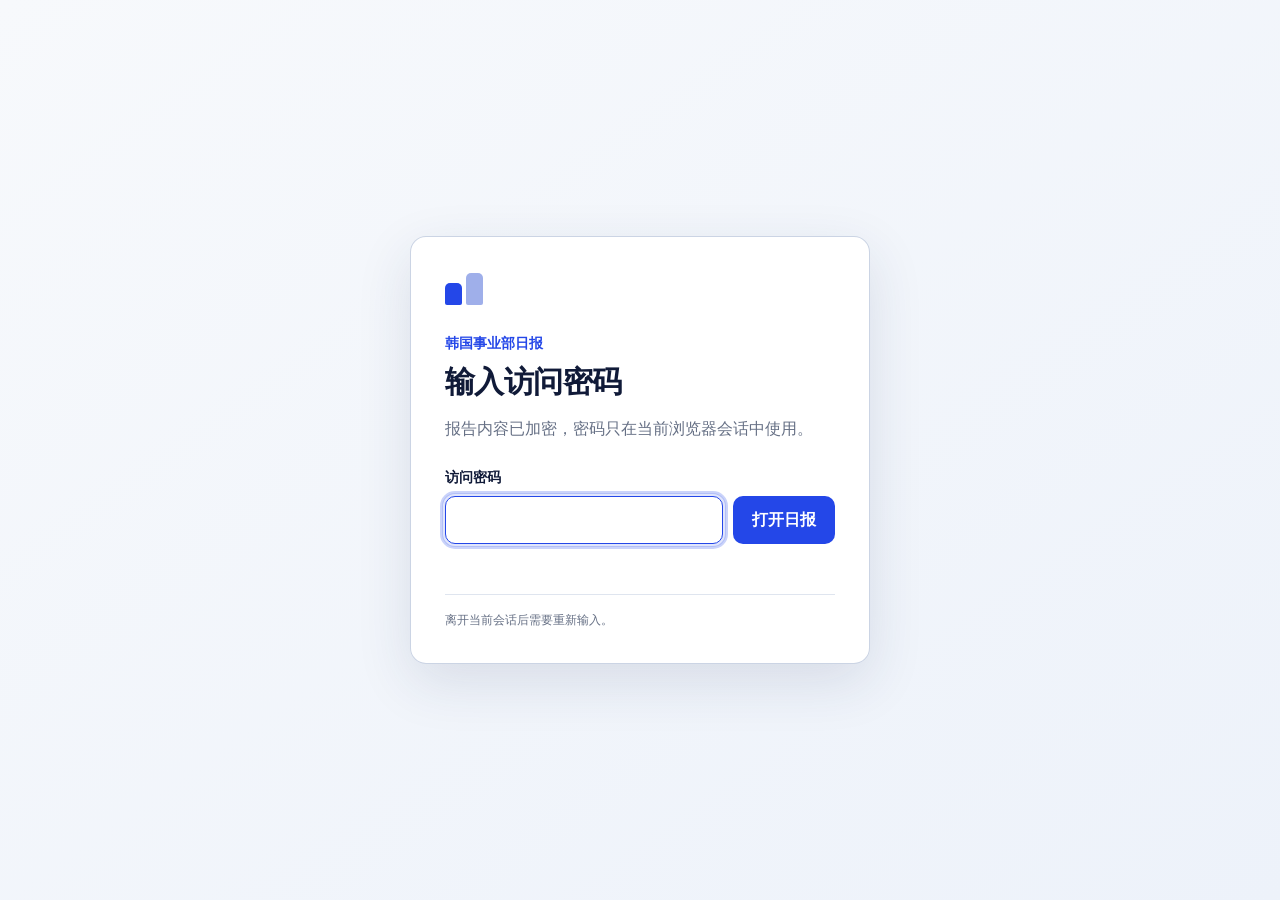
==== commit 837de8dd: "Add files via upload" ====
--- a/韩国日报GitHub上传/index.html
+++ b/韩国日报GitHub上传/index.html
@@ -1,34 +1,669 @@
-<!doctype html><html lang="zh-CN"><head><meta charset="utf-8"><meta name="viewport" content="width=device-width,initial-scale=1"><title>韩国事业部日报 · 2026-09-01</title>
-<style>
-:root{--ink:#0d1738;--muted:#65708b;--line:#e2e7ef;--paper:#fff;--bg:#f6f8fb;--blue:#173cff;--soft:#eef1ff;--red:#db1717;--r:14px;--shadow:0 8px 28px rgba(35,52,91,.07)}*{box-sizing:border-box}html{scroll-behavior:smooth}body{margin:0;background:var(--bg);color:var(--ink);font-family:-apple-system,BlinkMacSystemFont,"Segoe UI","PingFang SC","Microsoft YaHei",sans-serif}button,a{font:inherit}.page{width:min(1460px,calc(100% - 36px));margin:26px auto 52px}.head{display:flex;justify-content:space-between;gap:24px;margin-bottom:18px}.head h1{margin:5px 0 7px;font-size:32px}.eyebrow,.meta,.subtle{color:var(--muted);font-size:13px}.eyebrow{letter-spacing:.08em}.date{display:flex;align-items:center;gap:8px;border:1px solid #aeb9dd;border-radius:11px;background:#fff;padding:10px 14px;font-weight:700;height:max-content;white-space:nowrap}.date svg{width:20px;height:20px;stroke:var(--blue);fill:none;stroke-width:1.8}.nav,.filters{display:flex;gap:8px;overflow-x:auto}.nav{padding-bottom:15px}.nav a,.chip{white-space:nowrap;text-decoration:none;border:1px solid var(--line);background:#fff;border-radius:9px;padding:9px 14px;color:var(--ink)}.nav a:hover,.chip.active{border-color:var(--blue);color:var(--blue)}.section{scroll-margin-top:16px;margin-bottom:26px}.section-head{display:flex;align-items:center;justify-content:space-between;gap:16px;margin-bottom:11px}.title{display:flex;align-items:center;gap:10px}.title h2{font-size:22px;margin:0}.section-icon{width:32px;height:32px;border-radius:10px;background:var(--soft);display:inline-grid;place-items:center;flex:0 0 auto}.section-icon svg{width:24px;height:24px;stroke:var(--blue);fill:none;stroke-width:1.8;stroke-linecap:round;stroke-linejoin:round}.card{background:#fff;border:1px solid var(--line);border-radius:var(--r);box-shadow:var(--shadow)}.unit-grid{display:grid;gap:16px}.unit{display:grid;grid-template-columns:minmax(310px,1fr) minmax(430px,1.12fr);padding:24px}.unit-name{grid-column:1/-1;display:flex;align-items:center;gap:12px;font-size:21px;font-weight:800;margin-bottom:18px}.unit-name:after{content:"";height:1px;max-width:420px;flex:1;background:#d8deea}.sales{display:grid;grid-template-columns:1fr 1fr;border-right:1px solid var(--line);padding-right:24px}.metric{padding:10px 18px}.metric+.metric{border-left:1px solid var(--line)}.label{font-size:14px}.money{color:var(--red);font-size:38px;font-weight:800;margin:22px 0 8px;font-variant-numeric:tabular-nums}.quality{padding-left:28px}.quality-row{display:grid;grid-template-columns:150px 1fr;gap:18px;padding:8px 0 17px}.quality-row+.quality-row{border-top:1px solid var(--line);padding-top:18px}.quality-value{color:var(--blue);font-size:30px;font-weight:800;margin-top:6px}.refund{text-align:right;color:var(--muted);align-self:center}.bullet{height:8px;background:#e8ebf1;border-radius:999px;position:relative;margin:16px 0 9px}.fill{height:100%;background:var(--blue);border-radius:999px;max-width:100%}.marker{position:absolute;top:-6px;width:2px;height:20px;background:#243a9a}.bullet-meta{display:flex;justify-content:space-between;gap:10px;color:var(--muted);font-size:12px}.delta{color:#53607e;font-size:13px;margin-top:8px}.filters{padding:12px;background:#fff;border:1px solid var(--line);border-radius:var(--r);margin-bottom:14px}.chip{cursor:pointer}.table-card{overflow:hidden}.table-head{display:flex;align-items:center;justify-content:space-between;padding:17px 20px;border-bottom:1px solid var(--line)}.table-head strong{font-size:18px}.scroll{overflow-x:auto}table{width:100%;min-width:1120px;border-collapse:collapse}th,td{padding:12px 14px;border-bottom:1px solid var(--line);font-size:13px;text-align:right;vertical-align:middle}th{color:var(--muted);background:#fbfcfe}th:first-child,td:first-child,th:nth-child(2),td:nth-child(2){text-align:left}tbody tr:last-child td{border-bottom:0}.rank{display:inline-grid;place-items:center;width:25px;height:25px;border-radius:50%;background:var(--soft);color:var(--blue);font-weight:800}.sales-label,.money-cell{color:var(--red);font-weight:750;white-space:nowrap;font-variant-numeric:tabular-nums;text-align:right}.target-cell{min-width:185px}.dash{color:#8b94a8}.tag{display:inline-flex;border-radius:7px;background:#f0f3f9;color:#53607e;padding:4px 7px;font-size:11px;margin-right:5px}.count{background:var(--soft);color:var(--blue);border-radius:999px;padding:5px 10px}.news-filters{margin-bottom:12px}.feature{padding:18px}.feature-grid{display:grid;grid-template-columns:170px 1fr;gap:24px;align-items:center}.thumb{height:145px;border-radius:12px;background:linear-gradient(145deg,#f4f6fb,#e8edf8);position:relative;overflow:hidden}.thumb:before{content:"";position:absolute;width:68px;height:88px;left:45px;top:24px;border:1px solid #b9c6e8;background:rgba(255,255,255,.74);box-shadow:10px 10px 0 rgba(188,201,235,.35)}.feature h3,.news-card h3{margin:8px 0;font-size:21px;line-height:1.3}.feature p,.news-card p{margin:6px 0;color:#34405d;line-height:1.5;font-size:13px}.why{color:var(--blue);font-weight:750;margin-top:10px}.source{display:flex;flex-wrap:wrap;gap:8px;color:var(--muted);font-size:12px;margin-top:10px}.source a{margin-left:auto;color:var(--blue);text-decoration:none}.news-columns{display:grid;grid-template-columns:1fr 1fr;gap:16px;margin-top:14px}.news-column{padding:17px}.news-column-head{font-size:19px;font-weight:800;margin-bottom:12px}.news-list{display:grid;gap:12px}.news-card{border:1px solid var(--line);border-radius:12px;padding:14px}.news-card h3{font-size:17px}.empty{padding:30px;text-align:center;color:var(--muted)}footer{text-align:center;color:var(--muted);font-size:12px;margin-top:18px}@media(max-width:1000px){.unit{grid-template-columns:1fr}.sales{border-right:0;border-bottom:1px solid var(--line);padding:0 0 18px}.quality{padding:18px 0 0}.news-columns{grid-template-columns:1fr}}@media(max-width:680px){.page{width:calc(100% - 20px);margin-top:16px}.head{flex-direction:column}.head h1{font-size:26px}.date{position:absolute;right:10px;top:16px;font-size:13px}.unit{padding:16px}.sales{grid-template-columns:1fr}.metric{padding:12px 0}.metric+.metric{border-left:0;border-top:1px solid var(--line)}.money{font-size:32px;margin-top:13px}.quality-row{grid-template-columns:1fr}.refund{text-align:left}.feature-grid{grid-template-columns:1fr}.thumb{height:76px}.title h2{font-size:20px}.section-icon{width:30px;height:30px}.section-icon svg{width:22px;height:22px}}
-.level-badge{display:inline-flex;align-items:center;border:1px solid #cbd4e5;border-radius:7px;background:#fff;color:#53607e;padding:4px 7px;font-size:11px;font-weight:750;margin-right:5px}.level-badge[data-level="重大变化"]{border-color:var(--blue);background:var(--blue);color:#fff}.level-badge[data-level="重要动态"]{border-color:#b8c5e2;background:#edf2ff;color:#294d9b}.level-badge[data-level="常规更新"]{border-color:#d8dee8;background:#fff;color:#667085}
-.comparison-strip{grid-column:1/-1;display:grid;grid-template-columns:repeat(4,minmax(150px,1fr));gap:0;border-top:1px solid var(--line);margin-top:20px;padding-top:15px}.comparison-item{padding:5px 18px;min-width:0}.comparison-item+.comparison-item{border-left:1px solid var(--line)}.comparison-label{color:var(--muted);font-size:12px;margin-bottom:7px}.comparison-value{font-size:19px;font-weight:800;font-variant-numeric:tabular-nums}.metric-link{color:var(--blue);text-underline-offset:3px;font-weight:750}.status-card{overflow:hidden}.status-summary{display:flex;flex-wrap:wrap;gap:10px;align-items:center;padding:15px 20px;border-bottom:1px solid var(--line);color:var(--muted);font-size:13px}.status-list{display:grid}.status-row{display:grid;grid-template-columns:minmax(140px,.65fr) 120px minmax(280px,1.35fr) minmax(220px,1fr);gap:16px;align-items:start;padding:14px 20px;border-bottom:1px solid var(--line);font-size:13px}.status-row:last-child{border-bottom:0}.status-name{font-weight:800}.state{display:inline-flex;width:max-content;border:1px solid #cbd4e5;border-radius:7px;padding:4px 8px;font-size:11px;font-weight:800;color:#53607e;background:#f7f9fc}.state[data-state="READY"]{border-color:#b9c7ef;color:#294d9b;background:#eef2ff}.state[data-state="NEEDS_DATA"]{border-color:#e2b9b9;color:#a42626;background:#fff4f4}.state[data-state="NOT_COMPARABLE"],.state[data-state="NO_TARGET"],.state[data-state="WORKDAY_ONLY"]{border-color:#d9dfe9;color:#667085;background:#f7f8fa}.status-input{color:var(--muted)}.status-empty{padding:24px 20px;color:var(--muted)}a:focus-visible,button:focus-visible{outline:3px solid rgba(23,60,255,.24);outline-offset:2px}::selection{background:#dfe5ff;color:var(--ink)}*{scrollbar-color:#b7c1d6 transparent;scrollbar-width:thin}@media(max-width:1000px){.comparison-strip{grid-template-columns:1fr 1fr}.comparison-item:nth-child(3){border-left:0;border-top:1px solid var(--line);padding-top:14px}.comparison-item:nth-child(4){border-top:1px solid var(--line);padding-top:14px}.status-row{grid-template-columns:1fr 120px}.status-detail,.status-input{grid-column:1/-1}}@media(max-width:680px){.comparison-strip{grid-template-columns:1fr}.comparison-item+.comparison-item{border-left:0;border-top:1px solid var(--line);padding-top:14px}.status-row{grid-template-columns:1fr}.status-detail,.status-input{grid-column:auto}}
-.head-actions{display:flex;align-items:flex-start;justify-content:flex-end;gap:12px;min-width:0}.refresh-panel{display:grid;justify-items:end;gap:6px;max-width:min(430px,45vw);min-width:0}.refresh-button{min-height:44px;border:1px solid var(--blue);border-radius:11px;background:var(--blue);color:var(--paper);padding:9px 18px;font-weight:800;white-space:nowrap;cursor:pointer;transition:background .18s ease,transform .18s ease}.refresh-button:hover:not(:disabled){filter:brightness(.9)}.refresh-button:active:not(:disabled){transform:translateY(1px)}.refresh-button:disabled{border-color:var(--line);background:var(--line);color:var(--muted);cursor:not-allowed}.refresh-status{max-width:100%;color:var(--muted);font-size:12px;line-height:1.45;text-align:right;overflow-wrap:anywhere}.refresh-status[data-state="success"]{color:var(--blue)}.refresh-status[data-state="warning"]{color:var(--muted)}.refresh-status[data-state="failure"]{color:var(--red);font-weight:700}.refresh-legacy{color:var(--ink)}@media(max-width:1000px){.head{align-items:flex-start}.head-actions{flex-direction:column;align-items:flex-end}.refresh-panel{max-width:min(430px,52vw)}}@media(max-width:680px){.head-actions{width:100%;align-items:stretch}.date{position:static;width:max-content}.refresh-panel{max-width:none;justify-items:stretch}.refresh-button{width:100%}.refresh-status{text-align:left}}
-table{min-width:1540px}
-.nav{position:sticky;top:8px;z-index:20;margin-bottom:15px;padding:8px;border:1px solid var(--line);border-radius:12px;background:rgba(246,248,251,.96);box-shadow:0 8px 22px rgba(35,52,91,.06);backdrop-filter:blur(12px)}.section{scroll-margin-top:84px}.channel-card{overflow:hidden}.channel-summary{display:grid;grid-template-columns:minmax(220px,.85fr) minmax(0,2.15fr);align-items:stretch}.channel-lead{padding:22px;border-right:1px solid var(--line);background:var(--soft)}.channel-brand{font-size:22px;font-weight:850;margin-bottom:8px}.channel-note{color:#3d4967;font-size:13px;line-height:1.55}.channel-kpis{display:grid;grid-template-columns:repeat(2,minmax(135px,1fr));align-items:stretch}.channel-kpi{padding:20px;border-left:1px solid var(--line)}.channel-kpi:first-child{border-left:0}.channel-kpi-label{color:var(--muted);font-size:12px;min-height:34px}.channel-kpi-value{font-size:25px;font-weight:850;font-variant-numeric:tabular-nums;margin-top:10px}.channel-kpi-value.primary{color:var(--red)}.channel-meta{display:flex;flex-wrap:wrap;gap:8px 18px;padding:12px 20px;border-top:1px solid var(--line);color:var(--muted);font-size:12px}.channel-platform-grid{display:grid;grid-template-columns:repeat(4,minmax(180px,1fr));border-top:1px solid var(--line)}.channel-platform{border-right:1px solid var(--line)}.channel-platform:last-child{border-right:0}.channel-platform summary{cursor:pointer;min-height:74px;padding:14px;list-style:none}.channel-platform summary::-webkit-details-marker{display:none}.channel-platform summary:hover{color:var(--blue)}.channel-platform-title{display:block;font-weight:850}.channel-platform-hint{display:block;color:var(--muted);font-size:11px;margin-top:4px}.channel-platform-values{display:block;color:var(--red);font-size:12px;font-weight:750;margin-top:8px;font-variant-numeric:tabular-nums}.channel-platform table{min-width:420px}.channel-platform-extra{background:#fbfcfe}.channel-platform-extra .channel-platform-hint{color:#53607e}.channel-empty{padding:24px}.channel-empty strong{display:block;margin-bottom:6px}.channel-empty p{margin:0;color:var(--muted);line-height:1.55}@media(max-width:1000px){.channel-summary{grid-template-columns:1fr}.channel-lead{border-right:0;border-bottom:1px solid var(--line)}.channel-platform-grid{grid-template-columns:1fr 1fr}.channel-platform:nth-child(2){border-right:0}.channel-platform:nth-child(n+3){border-top:1px solid var(--line)}}@media(max-width:680px){.nav{top:4px}.channel-kpi{padding:16px}.channel-kpi-value{font-size:21px}.channel-kpi-label{min-height:0}.section{scroll-margin-top:78px}.channel-platform-grid{grid-template-columns:1fr}.channel-platform{border-right:0;border-top:1px solid var(--line)}.channel-platform:first-child{border-top:0}}
-</style></head><body><main class="page">
-<header class="head"><div><h1>韩国事业部日报</h1><div class="meta">数据截至 2026-09-01 23:59（业务数据）· 已审核发布<br><span id="page-opened-at">页面打开时间：加载中（北京时间）</span></div></div><div class="head-actions"><div class="date"><svg viewBox="0 0 24 24" aria-hidden="true"><rect x="3" y="5" width="18" height="16" rx="2"/><path d="M8 3v4M16 3v4M3 10h18"/></svg><span id="day-progress">今日 1 / 30</span></div><div class="refresh-panel"><button type="button" id="overall-refresh" class="refresh-button" data-korea-refresh="start" aria-describedby="refresh-status" disabled>整体刷新</button><div id="refresh-status" class="refresh-status" data-korea-refresh-status data-state="warning" aria-live="polite" aria-atomic="true">本机刷新组件未连接，当前页面仍可查看</div></div></div></header>
-<nav class="nav" aria-label="日报板块导航"><a href="#overview">经营概览</a><a href="#brands">品牌表现</a><a href="#channels">达播与自营</a><a href="#intelligence">行业与 AI 情报</a></nav>
-<section id="overview" class="section"><div class="section-head"><div class="title"><span class="section-icon" data-icon="dashboard"><svg viewBox="0 0 24 24" aria-hidden="true"><path d="M4 13a8 8 0 1 1 16 0"/><path d="m12 13 3-3"/><path d="M5 19h14"/></svg></span><h2>经营概览</h2></div><span class="subtle">净销售额口径</span></div><div id="unit-grid" class="unit-grid"></div></section>
-<section id="brands" class="section"><div class="section-head"><div class="title"><span class="section-icon" data-icon="store"><svg viewBox="0 0 24 24" aria-hidden="true"><path d="M3 10h18"/><path d="M5 10v9h14v-9"/><path d="M4 10 6 5h12l2 5"/><path d="M9 19v-5h6v5"/></svg></span><h2>品牌表现</h2></div><span class="subtle">按本月累计净销售额降序</span></div><div id="brand-filter" class="filters"></div>
-<div class="card table-card"><div class="table-head"><strong>品牌表现对比</strong><span class="subtle">全部韩国事业部品牌</span></div><div class="scroll"><table><thead><tr><th>排名</th><th>品牌</th><th>当日净销售额</th><th>月累计净销售额</th><th>本周工作日净销售</th><th><span id="weekend-sales-heading">本周周末净销售</span></th><th>派样销售额</th><th>退货率</th><th>月目标达成率</th><th>目标进度差</th><th>同比</th><th>环比</th></tr></thead><tbody id="brand-body"></tbody></table></div></div>
-<p class="subtle comparison-note">同比、环比采用六品牌可比口径；韩国美妆集合蘑菇街店缺少历史日销时，不纳入可比计算，但其销售和月累计仍保留。</p></section>
-<section id="channels" class="section"><div class="section-head"><div class="title"><span class="section-icon" aria-hidden="true">播</span><h2>Ongredients 达播与自营</h2></div><span class="subtle">飞书三平台合计 · 展开查看跨境/内贸</span></div><div id="channel-root" class="card channel-card"></div></section>
-<section id="intelligence" class="section"><div class="section-head"><div class="title"><span class="section-icon" data-icon="radar"><svg viewBox="0 0 24 24" aria-hidden="true"><circle cx="12" cy="12" r="8"/><path d="M12 4v8l5 3"/><path d="M8 8a6 6 0 0 0-2 4"/><circle cx="12" cy="12" r="1"/></svg></span><h2>行业与 AI 情报</h2></div><span class="subtle">自动聚类与独立信源验证</span></div><div class="filters news-filters"><button class="chip active" data-news="all">全部</button><button class="chip" data-news="beauty">美妆行业</button><button class="chip" data-news="ai">AI 变化</button></div><div id="news-root"></div><div class="section-head"><div class="title"><span class="section-icon" aria-hidden="true">竞</span><h2>竞品追踪</h2></div><span id="competitor-watch-status" class="subtle"></span></div><div id="competitor-watch-root"></div></section>
-<footer>页面仅展示已发布快照 · 同一新闻事件已合并重复转载 · 韩文与英文内容保留原文入口</footer></main>
-<script type="application/json" id="report-data">{"report_date": "2026-09-01", "generated_at": "2026-09-03T01:27:17.533742+00:00", "status": "published", "overall": {"brand": "韩国事业部", "daily_net_sales": "528702.4000", "month_net_sales": "528702.4000", "month_gross_sales": "712761.7600", "month_refund_amount": "184059.3600", "return_rate": "0.2582340556541641627912249389", "monthly_target": "21910266.94", "target_attainment": "0.02413034955018215766201888182", "sales_share": "1", "sampling_sales": "6161.3600", "progress_gap": {"value": "-0.00920298378315117567131445151", "status": "READY", "detail": "月度目标达成率减自然日时间进度"}, "year_over_year": {"value": "0.506961069086830082207799614", "status": "READY", "detail": "2026-09-01 对比 2025-09-01"}, "month_over_month": {"value": "-0.2092951227984586469232479788", "status": "READY", "detail": "2026-09-01 对比 2026-08-01"}, "weekday_net_sales": {"value": "1333200.2800", "status": "READY", "detail": "周一口径，2026-08-31 至 2026-09-01"}, "weekend_net_sales": {"value": "993704.47", "status": "READY", "detail": "上周末口径，2026-08-29 至 2026-08-30；来源 Hue品牌日销_202608_157819.csv"}, "same_weekday": {"current_value": "528702.4000", "previous_value": "594943.0300", "delta_value": "-66240.6300", "delta_rate": "-0.1113394504344390756204001583", "status": "READY", "detail": "2026-09-01 对比 2026-08-25", "current_period": "2026-09-01", "previous_period": "2026-08-25"}, "week_to_date": {"current_value": "1333200.2800", "previous_value": "1250183.8700", "delta_value": "83016.4100", "delta_rate": "0.066403360331308705814609494", "status": "READY", "detail": "2026-08-31 至 2026-09-01 对比 2026-08-24 至 2026-08-25", "current_period": "2026-08-31 至 2026-09-01", "previous_period": "2026-08-24 至 2026-08-25"}, "month_to_date_mom": {"current_value": "528209.4000", "previous_value": "668023.4500", "delta_value": "-139814.0500", "delta_rate": "-0.2092951227984586469232479788", "status": "READY", "detail": "2026-09-01 对比 2026-08-01", "current_period": "2026-09-01", "previous_period": "2026-08-01"}, "month_to_date_yoy": {"current_value": "528209.4000", "previous_value": "350512.9700", "delta_value": "177696.4300", "delta_rate": "0.506961069086830082207799614", "status": "READY", "detail": "2026-09-01 对比 2025-09-01", "current_period": "2026-09-01", "previous_period": "2025-09-01"}, "daily_original_gross_sales": "669788.3300", "month_original_gross_sales": "669788.3300", "daily_platform_only_discount": "42973.4300", "month_platform_only_discount": "42973.4300", "daily_sampling_sales": "6161.3600", "daily_affiliate_sales": "52890.9900", "month_affiliate_sales": "52890.9900", "affiliate_sales_share": {"value": "0.07896672371105659604430551963", "status": "READY", "detail": "分销控制总数除以原支付销售额"}, "daily_self_operated_sales": "663626.9700", "month_self_operated_sales": "663626.9700", "self_operated_sales_share": {"value": "0.9908010341117767758061714811", "status": "READY", "detail": "自营销售额除以原支付销售额"}}, "brands": [{"brand": "Ongredients", "daily_net_sales": "357837.3200", "month_net_sales": "357837.3200", "month_gross_sales": "496735.7100", "month_refund_amount": "138898.3900", "return_rate": "0.2796223166641270868164481269", "monthly_target": "13365666.67", "target_attainment": "0.02677287477198471836496877114", "sales_share": "0.6768218188531014801521612158", "sampling_sales": "3139.7300", "progress_gap": {"value": "-0.00656045856134861496836456219", "status": "READY", "detail": "月度目标达成率减自然日时间进度"}, "year_over_year": {"value": "0.697351643909047567706381391", "status": "READY", "detail": "2026-09-01 对比 2025-09-01"}, "month_over_month": {"value": "-0.1775827757736098070816849548", "status": "READY", "detail": "2026-09-01 对比 2026-08-01"}, "weekday_net_sales": {"value": "951395.3100", "status": "READY", "detail": "周一口径，2026-08-31 至 2026-09-01"}, "weekend_net_sales": {"value": "639538.86", "status": "READY", "detail": "上周末口径，2026-08-29 至 2026-08-30；来源 Hue品牌日销_202608_157819.csv"}, "same_weekday": {"current_value": "357837.3200", "previous_value": "369023.7300", "delta_value": "-11186.4100", "delta_rate": "-0.0303135248239998007716197546", "status": "READY", "detail": "2026-09-01 对比 2026-08-25", "current_period": "2026-09-01", "previous_period": "2026-08-25"}, "week_to_date": {"current_value": "951395.3100", "previous_value": "838649.9600", "delta_value": "112745.3500", "delta_rate": "0.134436720178225489929076012", "status": "READY", "detail": "2026-08-31 至 2026-09-01 对比 2026-08-24 至 2026-08-25", "current_period": "2026-08-31 至 2026-09-01", "previous_period": "2026-08-24 至 2026-08-25"}, "month_to_date_mom": {"current_value": "357837.3200", "previous_value": "435104.3600", "delta_value": "-77267.0400", "delta_rate": "-0.1775827757736098070816849548", "status": "READY", "detail": "2026-09-01 对比 2026-08-01", "current_period": "2026-09-01", "previous_period": "2026-08-01"}, "month_to_date_yoy": {"current_value": "357837.3200", "previous_value": "210820.9700", "delta_value": "147016.3500", "delta_rate": "0.697351643909047567706381391", "status": "READY", "detail": "2026-09-01 对比 2025-09-01", "current_period": "2026-09-01", "previous_period": "2025-09-01"}, "daily_original_gross_sales": "465197.4700", "month_original_gross_sales": "465197.4700", "daily_platform_only_discount": "31538.2400", "month_platform_only_discount": "31538.2400", "daily_sampling_sales": "3139.7300", "daily_affiliate_sales": "46224.7800", "month_affiliate_sales": "46224.7800", "affiliate_sales_share": {"value": "0.09936593163329112688424552266", "status": "READY", "detail": "分销控制总数除以原支付销售额"}, "daily_self_operated_sales": "462057.7400", "month_self_operated_sales": "462057.7400", "self_operated_sales_share": {"value": "0.9932507586509445118005478405", "status": "READY", "detail": "自营销售额除以原支付销售额"}}, {"brand": "谜尚", "daily_net_sales": "62686.3600", "month_net_sales": "62686.3600", "month_gross_sales": "76728.7500", "month_refund_amount": "14042.3900", "return_rate": "0.1830134076210025577114184709", "monthly_target": "1908951", "target_attainment": "0.03283811894595513452152517273", "sales_share": "0.1185664373757334939277748692", "sampling_sales": "24.0000", "progress_gap": {"value": "-0.00049521438737819881180816060", "status": "READY", "detail": "月度目标达成率减自然日时间进度"}, "year_over_year": {"value": "0.568008468587857471785339708", "status": "READY", "detail": "2026-09-01 对比 2025-09-01"}, "month_over_month": {"value": "0.179823082135059850937288263", "status": "READY", "detail": "2026-09-01 对比 2026-08-01"}, "weekday_net_sales": {"value": "108654.2500", "status": "READY", "detail": "周一口径，2026-08-31 至 2026-09-01"}, "weekend_net_sales": {"value": "103210.88", "status": "READY", "detail": "上周末口径，2026-08-29 至 2026-08-30；来源 Hue品牌日销_202608_157819.csv"}, "same_weekday": {"current_value": "62686.3600", "previous_value": "62334.4000", "delta_value": "351.9600", "delta_rate": "0.005646320490772350419671963", "status": "READY", "detail": "2026-09-01 对比 2026-08-25", "current_period": "2026-09-01", "previous_period": "2026-08-25"}, "week_to_date": {"current_value": "108654.2500", "previous_value": "111163.4100", "delta_value": "-2509.1600", "delta_rate": "-0.0225718156720813080491143624", "status": "READY", "detail": "2026-08-31 至 2026-09-01 对比 2026-08-24 至 2026-08-25", "current_period": "2026-08-31 至 2026-09-01", "previous_period": "2026-08-24 至 2026-08-25"}, "month_to_date_mom": {"current_value": "62686.3600", "previous_value": "53132.0000", "delta_value": "9554.3600", "delta_rate": "0.179823082135059850937288263", "status": "READY", "detail": "2026-09-01 对比 2026-08-01", "current_period": "2026-09-01", "previous_period": "2026-08-01"}, "month_to_date_yoy": {"current_value": "62686.3600", "previous_value": "39978.3300", "delta_value": "22708.0300", "delta_rate": "0.568008468587857471785339708", "status": "READY", "detail": "2026-09-01 对比 2025-09-01", "current_period": "2026-09-01", "previous_period": "2025-09-01"}, "daily_original_gross_sales": "73947.4300", "month_original_gross_sales": "73947.4300", "daily_platform_only_discount": "2781.3200", "month_platform_only_discount": "2781.3200", "daily_sampling_sales": "24.0000", "daily_affiliate_sales": "6666.2100", "month_affiliate_sales": "6666.2100", "affiliate_sales_share": {"value": "0.09014796051735672220116371860", "status": "READY", "detail": "分销控制总数除以原支付销售额"}, "daily_self_operated_sales": "73923.4300", "month_self_operated_sales": "73923.4300", "self_operated_sales_share": {"value": "0.9996754451101275595379041570", "status": "READY", "detail": "自营销售额除以原支付销售额"}}, {"brand": "珂莱欧", "daily_net_sales": "57770.9600", "month_net_sales": "57770.9600", "month_gross_sales": "72810.3700", "month_refund_amount": "15039.4100", "return_rate": "0.2065558793342212105226219837", "monthly_target": "1928050", "target_attainment": "0.02996341381188247192759523871", "sales_share": "0.1092693356413740508838242459", "sampling_sales": "0.0000", "progress_gap": {"value": "-0.00336991952145086140573809462", "status": "READY", "detail": "月度目标达成率减自然日时间进度"}, "year_over_year": {"value": "-0.0788660594331190062314624277", "status": "READY", "detail": "2026-09-01 对比 2025-09-01"}, "month_over_month": {"value": "-0.4875100276307078320774713702", "status": "READY", "detail": "2026-09-01 对比 2026-08-01"}, "weekday_net_sales": {"value": "125446.5200", "status": "READY", "detail": "周一口径，2026-08-31 至 2026-09-01"}, "weekend_net_sales": {"value": "135078.75", "status": "READY", "detail": "上周末口径，2026-08-29 至 2026-08-30；来源 Hue品牌日销_202608_157819.csv"}, "same_weekday": {"current_value": "57770.9600", "previous_value": "72417.6100", "delta_value": "-14646.6500", "delta_rate": "-0.2022526012664599121677724520", "status": "READY", "detail": "2026-09-01 对比 2026-08-25", "current_period": "2026-09-01", "previous_period": "2026-08-25"}, "week_to_date": {"current_value": "125446.5200", "previous_value": "143399.5100", "delta_value": "-17952.9900", "delta_rate": "-0.1251956160798596871077174531", "status": "READY", "detail": "2026-08-31 至 2026-09-01 对比 2026-08-24 至 2026-08-25", "current_period": "2026-08-31 至 2026-09-01", "previous_period": "2026-08-24 至 2026-08-25"}, "month_to_date_mom": {"current_value": "57770.9600", "previous_value": "112726.0300", "delta_value": "-54955.0700", "delta_rate": "-0.4875100276307078320774713702", "status": "READY", "detail": "2026-09-01 对比 2026-08-01", "current_period": "2026-09-01", "previous_period": "2026-08-01"}, "month_to_date_yoy": {"current_value": "57770.9600", "previous_value": "62717.2200", "delta_value": "-4946.2600", "delta_rate": "-0.0788660594331190062314624277", "status": "READY", "detail": "2026-09-01 对比 2025-09-01", "current_period": "2026-09-01", "previous_period": "2025-09-01"}, "daily_original_gross_sales": "72746.3500", "month_original_gross_sales": "72746.3500", "daily_platform_only_discount": "64.0200", "month_platform_only_discount": "64.0200", "daily_sampling_sales": "0.0000", "daily_affiliate_sales": "0.0000", "month_affiliate_sales": "0.0000", "affiliate_sales_share": {"value": "0", "status": "READY", "detail": "分销控制总数除以原支付销售额"}, "daily_self_operated_sales": "72746.3500", "month_self_operated_sales": "72746.3500", "self_operated_sales_share": {"value": "1", "status": "READY", "detail": "自营销售额除以原支付销售额"}}, {"brand": "吉儿玛", "daily_net_sales": "32594.2300", "month_net_sales": "32594.2300", "month_gross_sales": "41870.4300", "month_refund_amount": "9276.2000", "return_rate": "0.2215453722352505097272705344", "monthly_target": "3307599.27", "target_attainment": "0.009854346714739721175473593571", "sales_share": "0.06164948371711571575994359019", "sampling_sales": "993.2300", "progress_gap": {"value": "-0.02347898661859361215785973976", "status": "READY", "detail": "月度目标达成率减自然日时间进度"}, "year_over_year": {"value": "0.197585959456376087984506520", "status": "READY", "detail": "2026-09-01 对比 2025-09-01"}, "month_over_month": {"value": "-0.3797891937487667322443218307", "status": "READY", "detail": "2026-09-01 对比 2026-08-01"}, "weekday_net_sales": {"value": "117164.4200", "status": "READY", "detail": "周一口径，2026-08-31 至 2026-09-01"}, "weekend_net_sales": {"value": "57533.79", "status": "READY", "detail": "上周末口径，2026-08-29 至 2026-08-30；来源 Hue品牌日销_202608_157819.csv"}, "same_weekday": {"current_value": "32594.2300", "previous_value": "49203.8300", "delta_value": "-16609.6000", "delta_rate": "-0.3375672178364976872735313491", "status": "READY", "detail": "2026-09-01 对比 2026-08-25", "current_period": "2026-09-01", "previous_period": "2026-08-25"}, "week_to_date": {"current_value": "117164.4200", "previous_value": "82068.8500", "delta_value": "35095.5700", "delta_rate": "0.427635698562853019141854674", "status": "READY", "detail": "2026-08-31 至 2026-09-01 对比 2026-08-24 至 2026-08-25", "current_period": "2026-08-31 至 2026-09-01", "previous_period": "2026-08-24 至 2026-08-25"}, "month_to_date_mom": {"current_value": "32594.2300", "previous_value": "52553.4700", "delta_value": "-19959.2400", "delta_rate": "-0.3797891937487667322443218307", "status": "READY", "detail": "2026-09-01 对比 2026-08-01", "current_period": "2026-09-01", "previous_period": "2026-08-01"}, "month_to_date_yoy": {"current_value": "32594.2300", "previous_value": "27216.6100", "delta_value": "5377.6200", "delta_rate": "0.197585959456376087984506520", "status": "READY", "detail": "2026-09-01 对比 2025-09-01", "current_period": "2026-09-01", "previous_period": "2025-09-01"}, "daily_original_gross_sales": "35702.6900", "month_original_gross_sales": "35702.6900", "daily_platform_only_discount": "6167.7400", "month_platform_only_discount": "6167.7400", "daily_sampling_sales": "993.2300", "daily_affiliate_sales": "0.0000", "month_affiliate_sales": "0.0000", "affiliate_sales_share": {"value": "0", "status": "READY", "detail": "分销控制总数除以原支付销售额"}, "daily_self_operated_sales": "34709.4600", "month_self_operated_sales": "34709.4600", "self_operated_sales_share": {"value": "0.9721805275736926265219791562", "status": "READY", "detail": "自营销售额除以原支付销售额"}}, {"brand": "shaishaishai", "daily_net_sales": "9218.6000", "month_net_sales": "9218.6000", "month_gross_sales": "12310.8000", "month_refund_amount": "3092.2000", "return_rate": "0.2511778275985313708288657114", "monthly_target": "600000", "target_attainment": "0.01536433333333333333333333333", "sales_share": "0.01743627416860600594966090564", "sampling_sales": "25.8000", "progress_gap": {"value": "-0.01796900000000000000000000000", "status": "READY", "detail": "月度目标达成率减自然日时间进度"}, "year_over_year": {"value": "0.069041334811509363070029363", "status": "READY", "detail": "2026-09-01 对比 2025-09-01"}, "month_over_month": {"value": "0.063705071251370218658051116", "status": "READY", "detail": "2026-09-01 对比 2026-08-01"}, "weekday_net_sales": {"value": "13082.5500", "status": "READY", "detail": "周一口径，2026-08-31 至 2026-09-01"}, "weekend_net_sales": {"value": "11882.22", "status": "READY", "detail": "上周末口径，2026-08-29 至 2026-08-30；来源 Hue品牌日销_202608_157819.csv"}, "same_weekday": {"current_value": "9218.6000", "previous_value": "20460.7000", "delta_value": "-11242.1000", "delta_rate": "-0.5494484548426984414022980641", "status": "READY", "detail": "2026-09-01 对比 2026-08-25", "current_period": "2026-09-01", "previous_period": "2026-08-25"}, "week_to_date": {"current_value": "13082.5500", "previous_value": "26152.4500", "delta_value": "-13069.9000", "delta_rate": "-0.4997581488541226539004949823", "status": "READY", "detail": "2026-08-31 至 2026-09-01 对比 2026-08-24 至 2026-08-25", "current_period": "2026-08-31 至 2026-09-01", "previous_period": "2026-08-24 至 2026-08-25"}, "month_to_date_mom": {"current_value": "9218.6000", "previous_value": "8666.5000", "delta_value": "552.1000", "delta_rate": "0.063705071251370218658051116", "status": "READY", "detail": "2026-09-01 对比 2026-08-01", "current_period": "2026-09-01", "previous_period": "2026-08-01"}, "month_to_date_yoy": {"current_value": "9218.6000", "previous_value": "8623.2400", "delta_value": "595.3600", "delta_rate": "0.069041334811509363070029363", "status": "READY", "detail": "2026-09-01 对比 2025-09-01", "current_period": "2026-09-01", "previous_period": "2025-09-01"}, "daily_original_gross_sales": "12015.2500", "month_original_gross_sales": "12015.2500", "daily_platform_only_discount": "295.5500", "month_platform_only_discount": "295.5500", "daily_sampling_sales": "25.8000", "daily_affiliate_sales": "0.0000", "month_affiliate_sales": "0.0000", "affiliate_sales_share": {"value": "0", "status": "READY", "detail": "分销控制总数除以原支付销售额"}, "daily_self_operated_sales": "11989.4500", "month_self_operated_sales": "11989.4500", "self_operated_sales_share": {"value": "0.9978527288237864380682882171", "status": "READY", "detail": "自营销售额除以原支付销售额"}}, {"brand": "TenderGarden", "daily_net_sales": "8101.9300", "month_net_sales": "8101.9300", "month_gross_sales": "11812.7000", "month_refund_amount": "3710.7700", "return_rate": "0.3141339405893656826974358106", "monthly_target": "800000", "target_attainment": "0.0101274125", "sales_share": "0.01532417859272059290822209243", "sampling_sales": "1978.6000", "progress_gap": {"value": "-0.02320592083333333333333333333", "status": "READY", "detail": "月度目标达成率减自然日时间进度"}, "year_over_year": {"value": "6.004954176033200760850769497", "status": "READY", "detail": "2026-09-01 对比 2025-09-01"}, "month_over_month": {"value": "0.387057895016169927188247399", "status": "READY", "detail": "2026-09-01 对比 2026-08-01"}, "weekday_net_sales": {"value": "16390.2300", "status": "READY", "detail": "周一口径，2026-08-31 至 2026-09-01"}, "weekend_net_sales": {"value": "45508.97", "status": "READY", "detail": "上周末口径，2026-08-29 至 2026-08-30；来源 Hue品牌日销_202608_157819.csv"}, "same_weekday": {"current_value": "8101.9300", "previous_value": "15525.7600", "delta_value": "-7423.8300", "delta_rate": "-0.4781620996331258501999258007", "status": "READY", "detail": "2026-09-01 对比 2026-08-25", "current_period": "2026-09-01", "previous_period": "2026-08-25"}, "week_to_date": {"current_value": "16390.2300", "previous_value": "39587.6900", "delta_value": "-23197.4600", "delta_rate": "-0.5859766003017604715001052095", "status": "READY", "detail": "2026-08-31 至 2026-09-01 对比 2026-08-24 至 2026-08-25", "current_period": "2026-08-31 至 2026-09-01", "previous_period": "2026-08-24 至 2026-08-25"}, "month_to_date_mom": {"current_value": "8101.9300", "previous_value": "5841.0900", "delta_value": "2260.8400", "delta_rate": "0.387057895016169927188247399", "status": "READY", "detail": "2026-09-01 对比 2026-08-01", "current_period": "2026-09-01", "previous_period": "2026-08-01"}, "month_to_date_yoy": {"current_value": "8101.9300", "previous_value": "1156.6000", "delta_value": "6945.3300", "delta_rate": "6.004954176033200760850769497", "status": "READY", "detail": "2026-09-01 对比 2025-09-01", "current_period": "2026-09-01", "previous_period": "2025-09-01"}, "daily_original_gross_sales": "9686.1400", "month_original_gross_sales": "9686.1400", "daily_platform_only_discount": "2126.5600", "month_platform_only_discount": "2126.5600", "daily_sampling_sales": "1978.6000", "daily_affiliate_sales": "0.0000", "month_affiliate_sales": "0.0000", "affiliate_sales_share": {"value": "0", "status": "READY", "detail": "分销控制总数除以原支付销售额"}, "daily_self_operated_sales": "7707.5400", "month_self_operated_sales": "7707.5400", "self_operated_sales_share": {"value": "0.7957287423060166382067572841", "status": "READY", "detail": "自营销售额除以原支付销售额"}}, {"brand": "韩国美妆集合蘑菇街店", "daily_net_sales": "493.0000", "month_net_sales": "493.0000", "month_gross_sales": "493.0000", "month_refund_amount": "0.0000", "return_rate": "0", "monthly_target": null, "target_attainment": null, "sales_share": "0.0009324716513486604184130807804", "sampling_sales": "0.0000", "progress_gap": {"value": null, "status": "NO_TARGET", "detail": "本月明确暂无品牌月度净销售目标：韩国美妆集合蘑菇街店"}, "year_over_year": {"value": null, "status": "NOT_COMPARABLE", "detail": "同比不纳入可比口径：韩国美妆集合蘑菇街店缺少历史日销"}, "month_over_month": {"value": null, "status": "NOT_COMPARABLE", "detail": "环比不纳入可比口径：韩国美妆集合蘑菇街店缺少历史日销"}, "weekday_net_sales": {"value": "1067.0000", "status": "READY", "detail": "周一口径，2026-08-31 至 2026-09-01"}, "weekend_net_sales": {"value": "951.00", "status": "READY", "detail": "上周末口径，2026-08-29 至 2026-08-30；来源 Hue品牌日销_202608_157819.csv"}, "same_weekday": {"current_value": "493.0000", "previous_value": "5977.0000", "delta_value": "-5484.0000", "delta_rate": "-0.9175171490714405220010038481", "status": "READY", "detail": "2026-09-01 对比 2026-08-25", "current_period": "2026-09-01", "previous_period": "2026-08-25"}, "week_to_date": {"current_value": "1067.0000", "previous_value": "9162.0000", "delta_value": "-8095.0000", "delta_rate": "-0.8835407116350141890416939533", "status": "READY", "detail": "2026-08-31 至 2026-09-01 对比 2026-08-24 至 2026-08-25", "current_period": "2026-08-31 至 2026-09-01", "previous_period": "2026-08-24 至 2026-08-25"}, "month_to_date_mom": {"current_value": null, "previous_value": null, "delta_value": null, "delta_rate": null, "status": "NOT_COMPARABLE", "detail": "环比不纳入可比口径：韩国美妆集合蘑菇街店缺少历史日销", "current_period": "2026-09-01", "previous_period": "2026-08-01"}, "month_to_date_yoy": {"current_value": null, "previous_value": null, "delta_value": null, "delta_rate": null, "status": "NOT_COMPARABLE", "detail": "同比不纳入可比口径：韩国美妆集合蘑菇街店缺少历史日销", "current_period": "2026-09-01", "previous_period": "2025-09-01"}, "daily_original_gross_sales": "493.0000", "month_original_gross_sales": "493.0000", "daily_platform_only_discount": "0.0000", "month_platform_only_discount": "0.0000", "daily_sampling_sales": "0.0000", "daily_affiliate_sales": "0.0000", "month_affiliate_sales": "0.0000", "affiliate_sales_share": {"value": "0", "status": "READY", "detail": "分销控制总数除以原支付销售额"}, "daily_self_operated_sales": "493.0000", "month_self_operated_sales": "493.0000", "self_operated_sales_share": {"value": "1", "status": "READY", "detail": "自营销售额除以原支付销售额"}}], "source_files": ["Hue浏览器刷新（原始行仅存本地暂存区）", "韩国事业部目标_2026Q3_202609.csv", "2026-08-31_20260901T062622_f8850923_published.json", "飞书 Ongredients 达播与自营：温丽慈店铺渠道数据"], "code_version": "0.1.0", "stores": [{"store": "Ongredients（固定口径汇总）", "brand": "Ongredients", "daily_net_sales": "357837.3200", "month_net_sales": "357837.3200", "sampling_sales": "3139.7300", "return_rate": "0.2796223166641270868164481269", "monthly_target": null, "target_attainment": null, "progress_gap": {"value": null, "status": "NO_TARGET", "detail": "没有独立月度净销售目标"}, "year_over_year": {"value": null, "status": "NEEDS_DATA", "detail": "同比缺少历史日期：2025-09-01；历史品牌：2025-09-01 缺 Ongredients"}, "month_over_month": {"value": null, "status": "NEEDS_DATA", "detail": "环比缺少历史日期：2026-08-01；历史品牌：2026-08-01 缺 Ongredients"}, "weekday_net_sales": {"value": "357837.3200", "status": "READY", "detail": "周一口径，2026-08-31 至 2026-09-01"}, "weekend_net_sales": {"value": null, "status": "WORKDAY_ONLY", "detail": "本周截至日报日尚未进入周末"}, "same_weekday": {"current_value": null, "previous_value": null, "delta_value": null, "delta_rate": null, "status": "NEEDS_DATA", "detail": "同星期缺少历史日期：2026-08-25；历史品牌：2026-08-25 缺 Ongredients", "current_period": "2026-09-01", "previous_period": "2026-08-25"}, "week_to_date": {"current_value": null, "previous_value": null, "delta_value": null, "delta_rate": null, "status": "NEEDS_DATA", "detail": "本周累计缺少当前日期：2026-08-31；历史日期：2026-08-24, 2026-08-25；当前品牌：2026-08-31 缺 Ongredients；历史品牌：2026-08-24 缺 Ongredients；2026-08-25 缺 Ongredients", "current_period": "2026-08-31 至 2026-09-01", "previous_period": "2026-08-24 至 2026-08-25"}, "month_to_date_mom": {"current_value": null, "previous_value": null, "delta_value": null, "delta_rate": null, "status": "NEEDS_DATA", "detail": "环比缺少历史日期：2026-08-01；历史品牌：2026-08-01 缺 Ongredients", "current_period": "2026-09-01", "previous_period": "2026-08-01"}, "month_to_date_yoy": {"current_value": null, "previous_value": null, "delta_value": null, "delta_rate": null, "status": "NEEDS_DATA", "detail": "同比缺少历史日期：2025-09-01；历史品牌：2025-09-01 缺 Ongredients", "current_period": "2026-09-01", "previous_period": "2025-09-01"}, "daily_original_gross_sales": "465197.4700", "month_original_gross_sales": "465197.4700", "daily_platform_only_discount": "31538.2400", "month_platform_only_discount": "31538.2400", "daily_sampling_sales": "3139.7300", "daily_affiliate_sales": "46224.7800", "month_affiliate_sales": "46224.7800", "affiliate_sales_share": {"value": "0.09936593163329112688424552266", "status": "READY", "detail": "分销控制总数除以原支付销售额"}, "daily_self_operated_sales": "462057.7400", "month_self_operated_sales": "462057.7400", "self_operated_sales_share": {"value": "0.9932507586509445118005478405", "status": "READY", "detail": "自营销售额除以原支付销售额"}}, {"store": "谜尚（固定口径汇总）", "brand": "谜尚", "daily_net_sales": "62686.3600", "month_net_sales": "62686.3600", "sampling_sales": "24.0000", "return_rate": "0.1830134076210025577114184709", "monthly_target": null, "target_attainment": null, "progress_gap": {"value": null, "status": "NO_TARGET", "detail": "没有独立月度净销售目标"}, "year_over_year": {"value": null, "status": "NEEDS_DATA", "detail": "同比缺少历史日期：2025-09-01；历史品牌：2025-09-01 缺 谜尚"}, "month_over_month": {"value": null, "status": "NEEDS_DATA", "detail": "环比缺少历史日期：2026-08-01；历史品牌：2026-08-01 缺 谜尚"}, "weekday_net_sales": {"value": "62686.3600", "status": "READY", "detail": "周一口径，2026-08-31 至 2026-09-01"}, "weekend_net_sales": {"value": null, "status": "WORKDAY_ONLY", "detail": "本周截至日报日尚未进入周末"}, "same_weekday": {"current_value": null, "previous_value": null, "delta_value": null, "delta_rate": null, "status": "NEEDS_DATA", "detail": "同星期缺少历史日期：2026-08-25；历史品牌：2026-08-25 缺 谜尚", "current_period": "2026-09-01", "previous_period": "2026-08-25"}, "week_to_date": {"current_value": null, "previous_value": null, "delta_value": null, "delta_rate": null, "status": "NEEDS_DATA", "detail": "本周累计缺少当前日期：2026-08-31；历史日期：2026-08-24, 2026-08-25；当前品牌：2026-08-31 缺 谜尚；历史品牌：2026-08-24 缺 谜尚；2026-08-25 缺 谜尚", "current_period": "2026-08-31 至 2026-09-01", "previous_period": "2026-08-24 至 2026-08-25"}, "month_to_date_mom": {"current_value": null, "previous_value": null, "delta_value": null, "delta_rate": null, "status": "NEEDS_DATA", "detail": "环比缺少历史日期：2026-08-01；历史品牌：2026-08-01 缺 谜尚", "current_period": "2026-09-01", "previous_period": "2026-08-01"}, "month_to_date_yoy": {"current_value": null, "previous_value": null, "delta_value": null, "delta_rate": null, "status": "NEEDS_DATA", "detail": "同比缺少历史日期：2025-09-01；历史品牌：2025-09-01 缺 谜尚", "current_period": "2026-09-01", "previous_period": "2025-09-01"}, "daily_original_gross_sales": "73947.4300", "month_original_gross_sales": "73947.4300", "daily_platform_only_discount": "2781.3200", "month_platform_only_discount": "2781.3200", "daily_sampling_sales": "24.0000", "daily_affiliate_sales": "6666.2100", "month_affiliate_sales": "6666.2100", "affiliate_sales_share": {"value": "0.09014796051735672220116371860", "status": "READY", "detail": "分销控制总数除以原支付销售额"}, "daily_self_operated_sales": "73923.4300", "month_self_operated_sales": "73923.4300", "self_operated_sales_share": {"value": "0.9996754451101275595379041570", "status": "READY", "detail": "自营销售额除以原支付销售额"}}, {"store": "珂莱欧（固定口径汇总）", "brand": "珂莱欧", "daily_net_sales": "57770.9600", "month_net_sales": "57770.9600", "sampling_sales": "0.0000", "return_rate": "0.2065558793342212105226219837", "monthly_target": null, "target_attainment": null, "progress_gap": {"value": null, "status": "NO_TARGET", "detail": "没有独立月度净销售目标"}, "year_over_year": {"value": null, "status": "NEEDS_DATA", "detail": "同比缺少历史日期：2025-09-01；历史品牌：2025-09-01 缺 珂莱欧"}, "month_over_month": {"value": null, "status": "NEEDS_DATA", "detail": "环比缺少历史日期：2026-08-01；历史品牌：2026-08-01 缺 珂莱欧"}, "weekday_net_sales": {"value": "57770.9600", "status": "READY", "detail": "周一口径，2026-08-31 至 2026-09-01"}, "weekend_net_sales": {"value": null, "status": "WORKDAY_ONLY", "detail": "本周截至日报日尚未进入周末"}, "same_weekday": {"current_value": null, "previous_value": null, "delta_value": null, "delta_rate": null, "status": "NEEDS_DATA", "detail": "同星期缺少历史日期：2026-08-25；历史品牌：2026-08-25 缺 珂莱欧", "current_period": "2026-09-01", "previous_period": "2026-08-25"}, "week_to_date": {"current_value": null, "previous_value": null, "delta_value": null, "delta_rate": null, "status": "NEEDS_DATA", "detail": "本周累计缺少当前日期：2026-08-31；历史日期：2026-08-24, 2026-08-25；当前品牌：2026-08-31 缺 珂莱欧；历史品牌：2026-08-24 缺 珂莱欧；2026-08-25 缺 珂莱欧", "current_period": "2026-08-31 至 2026-09-01", "previous_period": "2026-08-24 至 2026-08-25"}, "month_to_date_mom": {"current_value": null, "previous_value": null, "delta_value": null, "delta_rate": null, "status": "NEEDS_DATA", "detail": "环比缺少历史日期：2026-08-01；历史品牌：2026-08-01 缺 珂莱欧", "current_period": "2026-09-01", "previous_period": "2026-08-01"}, "month_to_date_yoy": {"current_value": null, "previous_value": null, "delta_value": null, "delta_rate": null, "status": "NEEDS_DATA", "detail": "同比缺少历史日期：2025-09-01；历史品牌：2025-09-01 缺 珂莱欧", "current_period": "2026-09-01", "previous_period": "2025-09-01"}, "daily_original_gross_sales": "72746.3500", "month_original_gross_sales": "72746.3500", "daily_platform_only_discount": "64.0200", "month_platform_only_discount": "64.0200", "daily_sampling_sales": "0.0000", "daily_affiliate_sales": "0.0000", "month_affiliate_sales": "0.0000", "affiliate_sales_share": {"value": "0", "status": "READY", "detail": "分销控制总数除以原支付销售额"}, "daily_self_operated_sales": "72746.3500", "month_self_operated_sales": "72746.3500", "self_operated_sales_share": {"value": "1", "status": "READY", "detail": "自营销售额除以原支付销售额"}}, {"store": "吉儿玛（固定口径汇总）", "brand": "吉儿玛", "daily_net_sales": "32594.2300", "month_net_sales": "32594.2300", "sampling_sales": "993.2300", "return_rate": "0.2215453722352505097272705344", "monthly_target": null, "target_attainment": null, "progress_gap": {"value": null, "status": "NO_TARGET", "detail": "没有独立月度净销售目标"}, "year_over_year": {"value": null, "status": "NEEDS_DATA", "detail": "同比缺少历史日期：2025-09-01；历史品牌：2025-09-01 缺 吉儿玛"}, "month_over_month": {"value": null, "status": "NEEDS_DATA", "detail": "环比缺少历史日期：2026-08-01；历史品牌：2026-08-01 缺 吉儿玛"}, "weekday_net_sales": {"value": "32594.2300", "status": "READY", "detail": "周一口径，2026-08-31 至 2026-09-01"}, "weekend_net_sales": {"value": null, "status": "WORKDAY_ONLY", "detail": "本周截至日报日尚未进入周末"}, "same_weekday": {"current_value": null, "previous_value": null, "delta_value": null, "delta_rate": null, "status": "NEEDS_DATA", "detail": "同星期缺少历史日期：2026-08-25；历史品牌：2026-08-25 缺 吉儿玛", "current_period": "2026-09-01", "previous_period": "2026-08-25"}, "week_to_date": {"current_value": null, "previous_value": null, "delta_value": null, "delta_rate": null, "status": "NEEDS_DATA", "detail": "本周累计缺少当前日期：2026-08-31；历史日期：2026-08-24, 2026-08-25；当前品牌：2026-08-31 缺 吉儿玛；历史品牌：2026-08-24 缺 吉儿玛；2026-08-25 缺 吉儿玛", "current_period": "2026-08-31 至 2026-09-01", "previous_period": "2026-08-24 至 2026-08-25"}, "month_to_date_mom": {"current_value": null, "previous_value": null, "delta_value": null, "delta_rate": null, "status": "NEEDS_DATA", "detail": "环比缺少历史日期：2026-08-01；历史品牌：2026-08-01 缺 吉儿玛", "current_period": "2026-09-01", "previous_period": "2026-08-01"}, "month_to_date_yoy": {"current_value": null, "previous_value": null, "delta_value": null, "delta_rate": null, "status": "NEEDS_DATA", "detail": "同比缺少历史日期：2025-09-01；历史品牌：2025-09-01 缺 吉儿玛", "current_period": "2026-09-01", "previous_period": "2025-09-01"}, "daily_original_gross_sales": "35702.6900", "month_original_gross_sales": "35702.6900", "daily_platform_only_discount": "6167.7400", "month_platform_only_discount": "6167.7400", "daily_sampling_sales": "993.2300", "daily_affiliate_sales": "0.0000", "month_affiliate_sales": "0.0000", "affiliate_sales_share": {"value": "0", "status": "READY", "detail": "分销控制总数除以原支付销售额"}, "daily_self_operated_sales": "34709.4600", "month_self_operated_sales": "34709.4600", "self_operated_sales_share": {"value": "0.9721805275736926265219791562", "status": "READY", "detail": "自营销售额除以原支付销售额"}}], "news": [{"event_id": "20260830-ulta-q2-kbeauty-growth", "section": "featured", "category": "美妆 · 零售与业绩", "published_at": "2026-08-28T09:00:00-04:00", "headline": "Ulta Beauty 二季度销售增长 8.9%，K-Beauty 保持双位数增长", "summary": "Ulta Beauty 二季度净销售额增至约30亿美元，可比销售增长3.8%；公司披露香水、健康与 K-Beauty 等品类继续推动增长，并上调全年展望。", "why_it_matters": "美国头部美妆零售商的业绩显示，K-Beauty 已从单一爆品热度进入可持续品类增长阶段，渠道对韩国品牌与新品发现的投入仍在扩大。", "primary_source": "Ulta Beauty", "primary_url": "https://www.ulta.com/investor/financial-information", "independent_source_count": 3, "quality_level": "重大变化", "korea_related": true}, {"event_id": "20260830-olaplex-shape-set-hairspray", "section": "beauty", "category": "美妆 · 头发护理", "published_at": "2026-08-28T09:00:00-04:00", "headline": "Olaplex 推出首款定型喷雾 Shape Set", "summary": "Olaplex 将品牌从修护护理进一步延伸至造型场景，Shape Set Hairspray 主打96小时定型与抗毛躁，同时强调轻盈、无传统发胶触感。", "why_it_matters": "功效型护发品牌正在向高频造型步骤扩品，通过既有修护心智提高新品类的信任与连带销售。", "primary_source": "Olaplex", "primary_url": "https://olaplex.com/", "independent_source_count": 1, "quality_level": "常规更新", "korea_related": false}, {"event_id": "20260830-fenty-fluid-flex-foundation", "section": "beauty", "category": "美妆 · 彩妆新品", "published_at": "2026-08-28T10:00:00-04:00", "headline": "Fenty Beauty 更新 Pro Filt’r 粉底产品线", "summary": "Fenty Beauty 推进 Pro Filt’r Fluid Flex 自然哑光长效粉底上市，延续多肤色覆盖与持妆定位，并对原有底妆主线进行迭代。", "why_it_matters": "成熟明星彩妆品牌通过核心底妆升级维持产品新鲜度，配方体验与跨肤色适配仍是底妆竞争的主要抓手。", "primary_source": "Fenty Beauty", "primary_url": "https://fentybeauty.com/pages/complexion-cheat-sheet", "independent_source_count": 1, "quality_level": "常规更新", "korea_related": false}, {"event_id": "20260830-openai-winds-down-cursor-model-contract", "section": "ai", "category": "AI · 商业生态", "published_at": "2026-08-28T09:00:00-07:00", "headline": "OpenAI 决定终止向 Cursor 提供模型的合同", "summary": "Cursor 被 SpaceX 收购后，OpenAI 宣布拟于11月12日停止通过该产品提供其模型，并表示未来模型不会继续接入 Cursor。", "why_it_matters": "AI 应用对上游模型的依赖不只是技术选型，也受控制权、合同条款与平台治理影响；企业需要为关键模型供应建立可替换方案。", "primary_source": "OpenAI", "primary_url": "https://openai.com/index/our-decision-on-cursor-following-its-acquisition-by-spacex/", "independent_source_count": 1, "quality_level": "重要动态", "korea_related": false}, {"event_id": "20260830-microsoft-pons-regulated-ai", "section": "ai", "category": "AI · 行业应用", "published_at": "2026-08-28T09:00:00-07:00", "headline": "Microsoft 展示受监管行业 AI 的数据隔离实践", "summary": "Microsoft 以法律科技公司 PONS 为案例，展示在 Azure 上将公共法律知识与客户私有文件分离、按区域隔离数据并支持研究、合同审查与尽调等工作流。", "why_it_matters": "AI 商业应用的竞争正从模型能力延伸到数据边界、权限和审计设计；受监管行业能否规模化部署，越来越取决于系统架构而非单次演示。", "primary_source": "Microsoft", "primary_url": "https://news.microsoft.com/source/?p=25474", "independent_source_count": 1, "quality_level": "重要动态", "korea_related": false}], "time_progress": "0.03333333333333333333333333333", "business_units": [{"brand": "Ongredients", "daily_net_sales": "357837.3200", "month_net_sales": "357837.3200", "month_gross_sales": "496735.7100", "month_refund_amount": "138898.3900", "return_rate": "0.2796223166641270868164481269", "monthly_target": "13365666.67", "target_attainment": "0.02677287477198471836496877114", "sales_share": "0.6768218188531014801521612158", "sampling_sales": "3139.7300", "progress_gap": {"value": "-0.00656045856134861496836456219", "status": "READY", "detail": "月度目标达成率减自然日时间进度"}, "year_over_year": {"value": "0.697351643909047567706381391", "status": "READY", "detail": "2026-09-01 对比 2025-09-01"}, "month_over_month": {"value": "-0.1775827757736098070816849548", "status": "READY", "detail": "2026-09-01 对比 2026-08-01"}, "weekday_net_sales": {"value": "951395.3100", "status": "READY", "detail": "周一口径，2026-08-31 至 2026-09-01"}, "weekend_net_sales": {"value": "639538.86", "status": "READY", "detail": "上周末口径，2026-08-29 至 2026-08-30；来源 Hue品牌日销_202608_157819.csv"}, "same_weekday": {"current_value": "357837.3200", "previous_value": "369023.7300", "delta_value": "-11186.4100", "delta_rate": "-0.0303135248239998007716197546", "status": "READY", "detail": "2026-09-01 对比 2026-08-25", "current_period": "2026-09-01", "previous_period": "2026-08-25"}, "week_to_date": {"current_value": "951395.3100", "previous_value": "838649.9600", "delta_value": "112745.3500", "delta_rate": "0.134436720178225489929076012", "status": "READY", "detail": "2026-08-31 至 2026-09-01 对比 2026-08-24 至 2026-08-25", "current_period": "2026-08-31 至 2026-09-01", "previous_period": "2026-08-24 至 2026-08-25"}, "month_to_date_mom": {"current_value": "357837.3200", "previous_value": "435104.3600", "delta_value": "-77267.0400", "delta_rate": "-0.1775827757736098070816849548", "status": "READY", "detail": "2026-09-01 对比 2026-08-01", "current_period": "2026-09-01", "previous_period": "2026-08-01"}, "month_to_date_yoy": {"current_value": "357837.3200", "previous_value": "210820.9700", "delta_value": "147016.3500", "delta_rate": "0.697351643909047567706381391", "status": "READY", "detail": "2026-09-01 对比 2025-09-01", "current_period": "2026-09-01", "previous_period": "2025-09-01"}, "daily_original_gross_sales": "465197.4700", "month_original_gross_sales": "465197.4700", "daily_platform_only_discount": "31538.2400", "month_platform_only_discount": "31538.2400", "daily_sampling_sales": "3139.7300", "daily_affiliate_sales": "46224.7800", "month_affiliate_sales": "46224.7800", "affiliate_sales_share": {"value": "0.09936593163329112688424552266", "status": "READY", "detail": "分销控制总数除以原支付销售额"}, "daily_self_operated_sales": "462057.7400", "month_self_operated_sales": "462057.7400", "self_operated_sales_share": {"value": "0.9932507586509445118005478405", "status": "READY", "detail": "自营销售额除以原支付销售额"}}], "period_mode": "calendar_days", "week_start": "2026-08-31", "metric_statuses": [{"key": "progress_gap", "label": "目标进度差", "status": "READY", "detail": "月度目标达成率减自然日时间进度", "required_input": "月度净销售目标"}, {"key": "year_over_year", "label": "同比", "status": "READY", "detail": "2026-09-01 对比 2025-09-01", "required_input": "上年严格同长度标准销售明细"}, {"key": "month_over_month", "label": "环比", "status": "READY", "detail": "2026-09-01 对比 2026-08-01", "required_input": "上月严格同长度标准销售明细"}, {"key": "weekday_net_sales", "label": "本周工作日净销售", "status": "READY", "detail": "周一口径，2026-08-31 至 2026-09-01", "required_input": "本周周一至周五标准销售明细"}, {"key": "weekend_net_sales", "label": "本周周末净销售", "status": "WORKDAY_ONLY", "detail": "本周截至日报日尚未进入周末", "required_input": "本周周六、周日标准销售明细"}, {"key": "sampling_sales", "label": "派样销售", "status": "READY", "detail": "派样已包含在净销售额中，不重复加总", "required_input": "派样销售额字段（可空但不补零）"}, {"key": "news_continuity", "label": "新闻更新状态", "status": "NEEDS_DATA", "detail": "沿用 2026-08-31 已批准的 5 条新闻；本次 Hue 一键刷新未更新 2026-09-01 新闻", "required_input": "报告日前 72 小时内满足证据规则的 2 条美妆和 2 条 AI 新闻"}, {"key": "ongredients_channel_detail", "label": "Ongredients 达播与自营", "status": "READY", "detail": "飞书天猫、抖音、快手三平台达人与自营独立展示；不计入七品牌净销售额", "required_input": "飞书温丽慈店铺渠道数据当日达播与自营字段"}], "refresh_metadata": {"collected_at": "2026-09-02T17:30:00+08:00", "latest_etl_time": "2026-09-02T15:00:00+08:00", "source_system": "Hue + Feishu", "validation_state": "PASSED", "release_id": "20260901-793ec82b7a2a"}, "ongredients_channels": {"brand": "Ongredients", "report_date": "2026-09-01", "collected_at": "2026-09-02T15:41:29+08:00", "source_kind": "feishu_ongredients_channels", "source_url": "https://my.feishu.cn/sheets/Qx6OsDOoDhCoK0thGkJc1QYanzf?sheet=0vGlXr", "sheet_name": "温丽慈店铺渠道数据", "status": "READY", "dabo_sales": "270851.84", "self_operated_sales": "184502.17", "rows": [{"date": "2026-09-01", "store_or_account": "天猫-跨境", "channel_or_creator": "渠道汇总", "dabo_sales": "13480.00", "self_operated_sales": "27217.00", "unique_key": "20260901-ongredients-tmall-cross-border"}, {"date": "2026-09-01", "store_or_account": "抖音-跨境", "channel_or_creator": "渠道汇总", "dabo_sales": "6071.90", "self_operated_sales": "13381.58", "unique_key": "20260901-ongredients-douyin-cross-border"}, {"date": "2026-09-01", "store_or_account": "快手-跨境", "channel_or_creator": "渠道汇总", "dabo_sales": "796.00", "self_operated_sales": "597.00", "unique_key": "20260901-ongredients-kuaishou-cross-border"}, {"date": "2026-09-01", "store_or_account": "抖音-内贸", "channel_or_creator": "渠道汇总", "dabo_sales": "248655.22", "self_operated_sales": "121064.58", "unique_key": "20260901-ongredients-douyin-domestic"}, {"date": "2026-09-01", "store_or_account": "天猫-内贸", "channel_or_creator": "渠道汇总", "dabo_sales": "1848.72", "self_operated_sales": "22242.01", "unique_key": "20260901-ongredients-tmall-domestic"}, {"date": "2026-09-01", "store_or_account": "抖音-内贸2", "channel_or_creator": "渠道汇总", "dabo_sales": "0.00", "self_operated_sales": "0.00", "unique_key": "20260901-ongredients-douyin-domestic-2"}, {"date": "2026-09-01", "store_or_account": "小红书-内贸", "channel_or_creator": "渠道汇总", "dabo_sales": "1095.00", "self_operated_sales": "288.00", "unique_key": "20260901-ongredients-xiaohongshu-domestic"}]}, "approved_by": "自动复核通过（Hue 一键刷新）", "approved_at": "2026-09-03T01:27:17.551130+00:00", "pending_sha256": "471522a1d592f57142b9869ffdb0d99f95349bc61c6c62a3a81bb8ec06864f2e", "competitor_watch": {"checked_at": "2026-09-03T09:55:05+08:00", "watchlist": ["Ne:ue", "ilso / 一苏", "Torriden / 桃瑞丹", "红地球（贴贴乳 / 贴贴霜）", "柏瑞美黄油乳", "BIOHEAL BOH"], "items": [{"brand": "Torriden / 桃瑞丹", "channel": "品牌官方新闻", "published_at": "2026-08-31T00:00:00+09:00", "headline": "Torriden 发布 DEEP DIVE IN Express 预约说明", "summary": "品牌日本官网公告：东京 ZeroBase 表参道快闪于 2026 年 8 月 30 日至 9 月 27 日举行，采用免费预约入场。", "primary_source": "Torriden Japan", "primary_url": "https://torriden.jp/blogs/news/%E3%83%9D%E3%83%83%E3%83%97%E3%82%A2%E3%83%83%E3%83%97%E3%82%B9%E3%83%88%E3%82%A2-torriden-deep-dive-in-express-%E3%81%94%E4%BA%88%E7%B4%84%E6%96%B9%E6%B3%95%E3%81%AB%E3%81%A4%E3%81%84%E3%81%A6"}]}}</script><script>
-const report=JSON.parse(document.getElementById('report-data').textContent),esc=s=>String(s??'').replace(/[&<>"']/g,c=>({'&':'&amp;','<':'&lt;','>':'&gt;','"':'&quot;',"'":'&#39;'}[c])),money=v=>v==null?'待补数据':`${new Intl.NumberFormat('zh-CN',{minimumFractionDigits:2,maximumFractionDigits:2}).format(Number(v)/10000)}万`,pct=v=>v==null?'待补数据':new Intl.NumberFormat('zh-CN',{style:'percent',maximumFractionDigits:1}).format(Number(v)),pp=v=>v==null?'待补数据':`${Number(v)>=0?'+':''}${new Intl.NumberFormat('zh-CN',{maximumFractionDigits:1}).format(Number(v)*100)}个百分点`;
-const d=new Date(`${report.report_date}T00:00:00`),days=new Date(d.getFullYear(),d.getMonth()+1,0).getDate(),day=Number(report.report_date.slice(-2)),progress=report.time_progress==null?null:Number(report.time_progress),beijingNow=new Date(),beijingParts=Object.fromEntries(new Intl.DateTimeFormat('en-US',{timeZone:'Asia/Shanghai',year:'numeric',month:'numeric',day:'numeric',hour:'2-digit',minute:'2-digit',second:'2-digit',hourCycle:'h23'}).formatToParts(beijingNow).filter(x=>x.type!=='literal').map(x=>[x.type,x.value])),liveDays=new Date(Number(beijingParts.year),Number(beijingParts.month),0).getDate();document.getElementById('day-progress').textContent=`今日 ${Number(beijingParts.day)} / ${liveDays}`;document.getElementById('page-opened-at').textContent=`页面打开时间：${beijingParts.year}-${String(beijingParts.month).padStart(2,'0')}-${String(beijingParts.day).padStart(2,'0')} ${beijingParts.hour}:${beijingParts.minute}:${beijingParts.second}（北京时间）`;
-const stateLabel={READY:'可用',NEEDS_DATA:'待补数据',NOT_COMPARABLE:'不可比',NO_TARGET:'无独立目标',WORKDAY_ONLY:'仅工作日'},reportWeekday=(d.getDay()+6)%7,weekendLabel=result=>result?.detail?.startsWith('上周末')||(result?.status==='WORKDAY_ONLY'&&reportWeekday<5)?'上周末净销售':'本周周末净销售',metricValue=(result,format='pct')=>result?.status==='READY'&&result.value!=null?(format==='money'?money(result.value):format==='pp'?pp(result.value):pct(result.value)):`<span class="metric-link" title="${esc(result?.detail||'指标暂不可用')}">${stateLabel[result?.status]||'待补数据'}</span>`,bullet=(v,t)=>`<div class="target-cell"><div class="bullet"><div class="fill" style="width:${Math.min(Number(v||0)*100,100)}%"></div>${progress==null?'':`<i class="marker" style="left:${Math.min(progress*100,100)}%"></i>`}</div><div class="bullet-meta"><span>${pct(v)}</span><span>${t==null?'无独立目标':money(t)}</span></div></div>`,comparison=(label,result,format)=>`<div class="comparison-item"><div class="comparison-label">${label}</div><div class="comparison-value">${metricValue(result,format)}</div></div>`;
-const unit=x=>`<article class="card unit"><div class="unit-name">${esc(x.brand)}</div><div class="sales"><div class="metric"><div class="label">◉ 当日净销售额</div><div class="money">${money(x.daily_net_sales)}</div><div class="subtle">${report.report_date}</div></div><div class="metric"><div class="label">▣ 本月累计净销售额</div><div class="money">${money(x.month_net_sales)}</div><div class="subtle">截至${day}日</div></div></div><div class="quality"><div class="quality-row"><div>整体退货率<div class="quality-value">${pct(x.return_rate)}</div></div><div class="refund">本月退款金额 ${money(x.month_refund_amount)}</div></div><div class="quality-row"><div>月度目标达成率<div class="quality-value">${pct(x.target_attainment)}</div></div><div>${bullet(x.target_attainment,x.monthly_target)}<div class="delta">时间进度 ${pct(progress)} · 目标进度差 ${metricValue(x.progress_gap,'pp')}</div></div></div></div><div class="comparison-strip">${comparison(x.brand==='韩国事业部'?'同比（六品牌可比）':'同比',x.year_over_year,'pct')}${comparison(x.brand==='韩国事业部'?'环比（六品牌可比）':'环比',x.month_over_month,'pct')}${comparison('本周工作日净销售',x.weekday_net_sales,'money')}${comparison(weekendLabel(x.weekend_net_sales),x.weekend_net_sales,'money')}</div></article>`;document.getElementById('unit-grid').innerHTML=[...(report.business_units||[]),report.overall].filter(Boolean).map(unit).join('');
-const brands=[...(report.brands||[])],filters=document.getElementById('brand-filter'),body=document.getElementById('brand-body');filters.innerHTML=['全部品牌',...brands.map(x=>x.brand)].map((x,i)=>`<button class="chip ${i?'':'active'}" data-brand="${i?x:'all'}">${x}</button>`).join('');
-document.getElementById('weekend-sales-heading').textContent=weekendLabel(report.overall?.weekend_net_sales);function brandRows(items){body.innerHTML=items.map((x,i)=>`<tr><td><span class="rank">${i+1}</span></td><td><strong>${esc(x.brand)}</strong></td><td class="money-cell">${money(x.daily_net_sales)}</td><td class="money-cell">${money(x.month_net_sales)}</td><td>${metricValue(x.weekday_net_sales,'money')}</td><td>${metricValue(x.weekend_net_sales,'money')}</td><td class="money-cell">${money(x.sampling_sales)}</td><td>${pct(x.return_rate)}</td><td>${bullet(x.target_attainment,x.monthly_target)}</td><td>${metricValue(x.progress_gap,'pp')}</td><td>${metricValue(x.year_over_year)}</td><td>${metricValue(x.month_over_month)}</td></tr>`).join('')}brandRows(brands);
-filters.onclick=e=>{const b=e.target.closest('[data-brand]');if(!b)return;filters.querySelectorAll('.chip').forEach(x=>x.classList.remove('active'));b.classList.add('active');brandRows(b.dataset.brand==='all'?brands:brands.filter(x=>x.brand===b.dataset.brand))};
-const news=report.news||[],newsTime=s=>new Intl.DateTimeFormat('zh-CN',{timeZone:'Asia/Shanghai',month:'numeric',day:'numeric',hour:'2-digit',minute:'2-digit',hour12:false}).format(new Date(s)),card=x=>`<article class="news-card"><div><span class="level-badge" data-level="${esc(x.quality_level)}">${esc(x.quality_level)}</span><span class="tag">${esc(x.category)}</span>${x.korea_related?'<span class="tag">韩国事业部相关</span>':''}</div><h3>${esc(x.headline)}</h3><p>${esc(x.summary)}</p><div class="why">值得关注</div><p>${esc(x.why_it_matters)}</p><div class="source"><time datetime="${esc(x.published_at)}">${newsTime(x.published_at)}</time><span>· 首发：${esc(x.primary_source)}</span><span>· ${x.independent_source_count}个独立信源</span><a href="${esc(x.primary_url)}" target="_blank" rel="noopener">查看原文 ↗</a></div></article>`;
-function newsRows(scope='all'){const root=document.getElementById('news-root'),visible=news.filter(x=>scope==='all'||x.section===scope);if(!visible.length){root.innerHTML='<div class="card empty">新闻数据不完整，请检查已发布快照</div>';return}const f=visible.find(x=>x.section==='featured')||visible[0],beauty=visible.filter(x=>x.section==='beauty').slice(0,2),ai=visible.filter(x=>x.section==='ai').slice(0,2),incomplete='<div class="empty">新闻数据不完整，请检查已发布快照</div>';root.innerHTML=`${scope==='all'?`<article class="card feature"><div class="feature-grid"><div class="thumb"></div><div><span class="level-badge" data-level="${esc(f.quality_level)}">${esc(f.quality_level)}</span><span class="tag">${esc(f.category)}</span><h3>${esc(f.headline)}</h3><p>${esc(f.summary)}</p><div class="why">为什么值得关注</div><p>${esc(f.why_it_matters)}</p><div class="source"><time datetime="${esc(f.published_at)}">${newsTime(f.published_at)}</time><span>· 首发：${esc(f.primary_source)}</span><span>· ${f.independent_source_count}个独立信源</span><a href="${esc(f.primary_url)}" target="_blank" rel="noopener">查看原文 ↗</a></div></div></div></article>`:''}<div class="news-columns"><section class="card news-column"><div class="news-column-head">美妆行业变化 <span class="count">${beauty.length}</span></div><div class="news-list">${beauty.map(card).join('')||incomplete}</div></section><section class="card news-column"><div class="news-column-head">AI 变化 <span class="count">${ai.length}</span></div><div class="news-list">${ai.map(card).join('')||incomplete}</div></section></div>`}newsRows();document.querySelector('.news-filters').onclick=e=>{const b=e.target.closest('[data-news]');if(!b)return;document.querySelectorAll('[data-news]').forEach(x=>x.classList.remove('active'));b.classList.add('active');newsRows(b.dataset.news)};
-function competitorWatch(){const watch=report.competitor_watch||{items:[],watchlist:[]},root=document.getElementById('competitor-watch-root'),status=document.getElementById('competitor-watch-status'),items=watch.items||[];status.textContent=watch.checked_at?`本次核查 ${newsTime(watch.checked_at)}（北京时间）· 已验证 ${items.length} 条`:'尚无本日已验证竞品动态';if(!items.length){root.innerHTML=`<div class="card empty">本日尚无可展示的已验证竞品动态。监测范围：${(watch.watchlist||[]).map(esc).join('、')}。不以旧闻或推测填充。</div>`;return}root.innerHTML=`<div class="news-columns"><section class="card news-column"><div class="news-column-head">已验证动态 <span class="count">${items.length}</span></div><div class="news-list">${items.map(x=>`<article class="news-card"><div><span class="tag">${esc(x.brand)}</span><span class="tag">${esc(x.channel)}</span></div><h3>${esc(x.headline)}</h3><p>${esc(x.summary)}</p><div class="source"><time datetime="${esc(x.published_at)}">${newsTime(x.published_at)}</time><span>· 原始来源：${esc(x.primary_source)}</span><a href="${esc(x.primary_url)}" target="_blank" rel="noopener">查看原文 ↗</a></div></article>`).join('')}</div></section><section class="card news-column"><div class="news-column-head">监测范围</div><div class="news-list"><div class="news-card"><p>${(watch.watchlist||[]).map(esc).join('、')}</p><p>仅展示具有可访问原文的事实；社媒与电商平台无可验证更新时不补写。</p></div></div></section></div>`}competitorWatch();
-const refreshButton=document.getElementById('overall-refresh'),refreshStatus=document.getElementById('refresh-status'),refreshStages={CHECKING_HUE:'检查 Hue',READING:'读取中',CALCULATING:'计算中',VALIDATING:'复核中',PUBLISHING:'发布中',VERIFYING_ONLINE:'线上复核中',COMPLETED:'完成'},setRefreshState=(message,state,active)=>{refreshButton.disabled=active;refreshButton.setAttribute('aria-busy',active?'true':'false');refreshStatus.setAttribute('aria-busy',active?'true':'false');refreshStatus.dataset.state=state;refreshStatus.textContent=message},verifiedLatestUrl=detail=>{if(!detail||detail.verified!==true||typeof detail.report_date!=='string'||!/^\d{4}-\d{2}-\d{2}$/.test(detail.report_date))return null;const parsedDate=new Date(`${detail.report_date}T00:00:00Z`);if(Number.isNaN(parsedDate.valueOf())||parsedDate.toISOString().slice(0,10)!==detail.report_date)return null;const compactDate=detail.report_date.replaceAll('-','');if(typeof detail.release_id!=='string'||!new RegExp(`^${compactDate}-[0-9a-f]{12}$`).test(detail.release_id)||typeof detail.latest_url!=='string'||detail.latest_url!==detail.latest_url.trim())return null;const authority=detail.latest_url.match(/^https:\/\/([^/?#]+)(?:[/?#]|$)/)?.[1];if(authority!=='alanzhangshangban-create.github.io')return null;let latestUrl;try{latestUrl=new URL(detail.latest_url)}catch{return null}if(latestUrl.protocol!=='https:'||latestUrl.origin!=='https://alanzhangshangban-create.github.io'||latestUrl.username||latestUrl.password||latestUrl.port||latestUrl.search||latestUrl.hash)return null;const canonicalPath='/korea-business-daily-report-pages/daily/latest/';if(latestUrl.pathname!==canonicalPath&&latestUrl.pathname!==canonicalPath.slice(0,-1))return null;latestUrl.pathname=canonicalPath;return latestUrl.href};window.addEventListener('korea-refresh-ready',()=>setRefreshState('刷新组件已就绪，请确认 Hue 已登录后点击“整体刷新”','success',false));window.addEventListener('korea-refresh-progress',e=>{const detail=e.detail||{};setRefreshState(refreshStages[detail.stage]||detail.message||'处理中','warning',true)});window.addEventListener('korea-refresh-failed',e=>{const detail=e.detail||{},stage=refreshStages[detail.stage];setRefreshState(detail.message||(stage?`${stage}失败，请根据提示重试`:'刷新失败，请根据提示重试'),'failure',false)});window.addEventListener('korea-refresh-complete',e=>{const latestUrl=verifiedLatestUrl(e.detail||{});if(!latestUrl){setRefreshState('线上复核结果不完整，未跳转到新版日报','failure',false);return}setRefreshState(refreshStages.COMPLETED,'success',false);window.location.assign(latestUrl)});
-</script><script>
-const channelData=report.ongredients_channels,channelRoot=document.getElementById('channel-root'),channelMoney=v=>v==null?'待补数据':`${new Intl.NumberFormat('zh-CN',{minimumFractionDigits:2,maximumFractionDigits:2}).format(Number(v)/10000)}万`;
-if(!channelData){channelRoot.innerHTML=`<div class="channel-empty"><strong>飞书源待补数据</strong><p>尚未取得已确认工作表的 Ongredients 达播与自营事实，不以 0 代替。Hue 七品牌经营数据仍按独立口径展示。</p></div>`}else{const channelRows=channelData.rows||[],sum=(items,key)=>items.length===0||items.some(x=>x[key]==null)?null:items.reduce((total,x)=>total+Number(x[key]),0),platforms=['天猫','抖音','快手'],isPlatform=(row,platform)=>row.store_or_account===platform||row.store_or_account.startsWith(`${platform}-`),scope=(row,platform)=>row.store_or_account.replace(`${platform}-`,'')||'汇总',detail=(label,rows,extra=false)=>`<details class="channel-platform ${extra?'channel-platform-extra':''}"><summary><span class="channel-platform-title">${label}</span><span class="channel-platform-hint">${extra?'不计入三平台合计':'跨境 / 内贸明细'}</span><span class="channel-platform-values">达人 ${channelMoney(sum(rows,'dabo_sales'))} · 自营 ${channelMoney(sum(rows,'self_operated_sales'))}</span></summary><div class="scroll"><table><thead><tr><th>业务线</th><th>达人金额</th><th>自营金额</th></tr></thead><tbody>${rows.map(x=>`<tr><td><strong>${esc(extra?scope(x,'小红书'):scope(x,label))}</strong></td><td class="money-cell">${channelMoney(x.dabo_sales)}</td><td class="money-cell">${channelMoney(x.self_operated_sales)}</td></tr>`).join('')}</tbody></table></div></details>`,platformDetails=platforms.map(platform=>detail(platform,channelRows.filter(row=>isPlatform(row,platform)))).join(''),xiaohongshuRows=channelRows.filter(row=>isPlatform(row,'小红书'));channelRoot.innerHTML=`<div class="channel-summary"><div class="channel-lead"><div class="channel-brand">${esc(channelData.brand)}</div><div class="channel-note">飞书三平台达人和对应自营分开展示，不计入七品牌净销售额。小红书单列呈现，不计入三平台合计。</div></div><div class="channel-kpis"><div class="channel-kpi"><div class="channel-kpi-label">达人</div><div class="channel-kpi-value primary">${channelMoney(channelData.dabo_sales)}</div></div><div class="channel-kpi"><div class="channel-kpi-label">自营</div><div class="channel-kpi-value primary">${channelMoney(channelData.self_operated_sales)}</div></div></div></div><div class="channel-meta"><span>状态 ${stateLabel[channelData.status]||esc(channelData.status)}</span><span>数据日 ${esc(channelData.report_date)}</span><span>工作表 ${esc(channelData.sheet_name)}</span><span>明细 ${channelRows.length} 条</span></div>${channelRows.length?`<div class="channel-platform-grid">${platformDetails}${xiaohongshuRows.length?detail('小红书',xiaohongshuRows,true):'<div class="channel-platform channel-platform-extra"><div class="channel-empty"><strong>小红书</strong><p>当日无独立数据。</p></div></div>'}</div>`:''}`}
+<!doctype html>
+<html lang="zh-CN"><head><meta charset="utf-8"><meta name="viewport" content="width=device-width,initial-scale=1,viewport-fit=cover"><meta name="robots" content="noindex, nofollow, noarchive"><meta name="referrer" content="no-referrer"><title>韩国事业部日报</title><style>:root{--ink:#101a38;--muted:#667085;--line:#dfe5ef;--paper:#fff;--bg:#f4f7fb;--blue:#2447e8;--blue-dark:#1734b7;--soft:#edf1ff;--red:#cf1c25;--radius:14px;--shadow:0 18px 55px rgba(31,48,89,.12)}*{box-sizing:border-box}html{scroll-behavior:smooth}body{margin:0;min-height:100dvh;background:var(--bg);color:var(--ink);font-family:-apple-system,BlinkMacSystemFont,"Segoe UI","PingFang SC","Microsoft YaHei",sans-serif}button,input{font:inherit}::selection{background:#ccd6ff;color:#101a38}.unlock-layout{min-height:100dvh;display:grid;place-items:center;padding:max(24px,env(safe-area-inset-top)) max(18px,env(safe-area-inset-right)) max(24px,env(safe-area-inset-bottom)) max(18px,env(safe-area-inset-left));background:linear-gradient(145deg,#f7f9fc 0%,#edf2fa 100%)}.unlock-card{width:min(100%,460px);padding:34px;border:1px solid rgba(191,202,222,.8);border-radius:16px;background:rgba(255,255,255,.96);box-shadow:var(--shadow)}.brand-mark{display:flex;gap:4px;width:42px;height:34px;align-items:flex-end;margin-bottom:30px}.brand-mark span{display:block;width:17px;border-radius:5px 5px 2px 2px;background:var(--blue)}.brand-mark span:first-child{height:22px}.brand-mark span:last-child{height:32px;background:#9fafea}.product-name{margin:0 0 9px;color:var(--blue);font-size:14px;font-weight:700}.unlock-card h1{margin:0;font-size:30px;letter-spacing:-.02em}.unlock-copy{margin:13px 0 27px;color:var(--muted);line-height:1.65}.unlock-card label{display:block;margin-bottom:9px;font-size:14px;font-weight:700}.password-row{display:grid;grid-template-columns:1fr auto;gap:10px}.password-row input{min-width:0;height:48px;border:1px solid #b9c4d8;border-radius:10px;padding:0 14px;color:var(--ink);background:#fff;outline:none}.password-row input:focus{border-color:var(--blue);box-shadow:0 0 0 3px rgba(36,71,232,.14)}.password-row button{height:48px;border:0;border-radius:10px;padding:0 19px;background:var(--blue);color:#fff;font-weight:750;cursor:pointer;transition:background .18s ease,transform .18s ease}.password-row button:hover{background:var(--blue-dark)}.password-row button:active{transform:translateY(1px)}.password-row button:disabled{background:#9aa7c7;cursor:not-allowed}.unlock-error{min-height:22px;margin:10px 0 0;color:#b4232c;font-size:13px}.privacy-note{margin:18px 0 0;padding-top:17px;border-top:1px solid var(--line);color:var(--muted);font-size:12px}.page{width:min(1460px,calc(100% - 36px));margin:26px auto 52px}.head{display:flex;justify-content:space-between;gap:24px;margin-bottom:18px}.head h1{margin:5px 0 7px;font-size:32px}.eyebrow,.meta,.subtle{color:var(--muted);font-size:13px}.eyebrow{letter-spacing:.08em}.date{border:1px solid #aeb9dd;border-radius:11px;background:#fff;padding:10px 14px;font-weight:700;height:max-content;white-space:nowrap}.head-actions{display:flex;align-items:flex-start;justify-content:flex-end;gap:12px;min-width:0}.refresh-panel{display:grid;justify-items:end;gap:6px;max-width:min(430px,45vw);min-width:0}.refresh-button{min-height:44px;border:1px solid var(--blue);border-radius:11px;background:var(--blue);color:var(--paper);padding:9px 18px;font-weight:800;white-space:nowrap;cursor:pointer;transition:background .18s ease,transform .18s ease}.refresh-button:hover:not(:disabled){background:var(--blue-dark)}.refresh-button:active:not(:disabled){transform:translateY(1px)}.refresh-button:disabled{border-color:var(--line);background:var(--line);color:var(--muted);cursor:not-allowed}.refresh-status{max-width:100%;color:var(--muted);font-size:12px;line-height:1.45;text-align:right;overflow-wrap:anywhere}.refresh-status[data-state="success"]{color:var(--blue)}.refresh-status[data-state="failure"]{color:var(--red);font-weight:700}.refresh-status[data-state="warning"]{color:var(--muted)}.refresh-legacy{color:var(--ink)}.nav,.filters{display:flex;gap:8px;overflow-x:auto}.nav{padding-bottom:15px}.nav a,.chip{white-space:nowrap;text-decoration:none;border:1px solid var(--line);background:#fff;border-radius:9px;padding:9px 14px;color:var(--ink)}.chip{cursor:pointer}.chip.active{border-color:var(--blue);color:var(--blue)}.section{scroll-margin-top:16px;margin-bottom:26px}.section-head{display:flex;align-items:center;justify-content:space-between;gap:16px;margin-bottom:11px}.title{display:flex;align-items:center;gap:10px}.title h2{font-size:22px;margin:0}.section-icon{width:32px;height:32px;border-radius:10px;background:var(--soft);display:inline-grid;place-items:center;color:var(--blue);font-weight:900}.card{background:#fff;border:1px solid var(--line);border-radius:var(--radius);box-shadow:0 8px 28px rgba(35,52,91,.07)}.unit-grid{display:grid;gap:16px}.unit{display:grid;grid-template-columns:minmax(310px,1fr) minmax(430px,1.12fr);padding:24px}.unit-name{grid-column:1/-1;font-size:21px;font-weight:800;margin-bottom:18px}.sales{display:grid;grid-template-columns:1fr 1fr;border-right:1px solid var(--line);padding-right:24px}.metric{padding:10px 18px}.metric+.metric{border-left:1px solid var(--line)}.label{font-size:14px}.money{color:var(--red);font-size:38px;font-weight:800;margin:22px 0 8px;font-variant-numeric:tabular-nums}.quality{padding-left:28px}.quality-row{display:grid;grid-template-columns:150px 1fr;gap:18px;padding:8px 0 17px}.quality-row+.quality-row{border-top:1px solid var(--line);padding-top:18px}.quality-value{color:var(--blue);font-size:30px;font-weight:800;margin-top:6px}.refund{text-align:right;color:var(--muted);align-self:center}.target{display:grid;gap:7px}.target-line{height:3px;background:var(--line);position:relative}.target-fill{display:block;height:100%;background:var(--blue)}.target-marker{position:absolute;top:-5px;width:2px;height:13px;background:#283b85}.target-meta{display:flex;justify-content:space-between;color:var(--muted);font-size:12px}.filters{padding:12px;background:#fff;border:1px solid var(--line);border-radius:var(--radius);margin-bottom:14px}.table-card{overflow:hidden}.table-head{display:flex;align-items:center;justify-content:space-between;padding:17px 20px;border-bottom:1px solid var(--line)}.scroll{overflow-x:auto}table{width:100%;min-width:1120px;border-collapse:collapse}th,td{padding:12px 14px;border-bottom:1px solid var(--line);font-size:13px;text-align:right;vertical-align:middle}th{color:var(--muted);background:#fbfcfe}th:first-child,td:first-child,th:nth-child(2),td:nth-child(2){text-align:left}tbody tr:last-child td{border-bottom:0}.rank{display:inline-grid;place-items:center;width:25px;height:25px;border-radius:50%;background:var(--soft);color:var(--blue);font-weight:800}.money-cell{color:var(--red);font-weight:750;white-space:nowrap;font-variant-numeric:tabular-nums}.tag,.level-badge,.count{display:inline-flex;border-radius:7px;background:#f0f3f9;color:#53607e;padding:4px 7px;font-size:11px}.count{color:var(--blue);background:var(--soft)}.news-columns{display:grid;grid-template-columns:1fr 1fr;gap:16px;margin-top:14px}.news-column,.feature{padding:17px}.news-list{display:grid;gap:12px}.news-card{border:1px solid var(--line);border-radius:12px;padding:14px}.news-card h3,.feature h3{margin:8px 0;line-height:1.35}.news-card p,.feature p{margin:6px 0;color:#34405d;line-height:1.55;font-size:13px}.why{color:var(--blue);font-weight:750;margin-top:10px}.source{display:flex;flex-wrap:wrap;gap:8px;color:var(--muted);font-size:12px;margin-top:10px}.source a{margin-left:auto;color:var(--blue)}.empty{padding:30px;text-align:center;color:var(--muted)}footer{text-align:center;color:var(--muted);font-size:12px;margin-top:18px}@media(max-width:1000px){.unit{grid-template-columns:1fr}.sales{border-right:0;border-bottom:1px solid var(--line);padding:0 0 18px}.quality{padding:18px 0 0}.news-columns{grid-template-columns:1fr}.head{align-items:flex-start}.head-actions{flex-direction:column;align-items:flex-end}.refresh-panel{max-width:min(430px,52vw)}}@media(max-width:680px){.unlock-card{padding:26px 20px}.unlock-card h1{font-size:26px}.password-row{grid-template-columns:1fr}.password-row button{width:100%}.page{width:calc(100% - 20px);margin-top:16px}.head{flex-direction:column}.head h1{font-size:26px}.head-actions{width:100%;align-items:stretch}.date{width:max-content}.refresh-panel{max-width:none;justify-items:stretch}.refresh-button{width:100%}.refresh-status{text-align:left}.unit{padding:16px}.sales{grid-template-columns:1fr}.metric{padding:12px 0}.metric+.metric{border-left:0;border-top:1px solid var(--line)}.money{font-size:32px;margin-top:13px}.quality-row{grid-template-columns:1fr}.refund{text-align:left}.section-head{align-items:flex-start}.section-head>.subtle{max-width:42%;text-align:right}}
+.comparison-strip{grid-column:1/-1;display:grid;grid-template-columns:repeat(4,minmax(150px,1fr));border-top:1px solid var(--line);margin-top:20px;padding-top:15px}.comparison-item{padding:5px 18px;min-width:0}.comparison-item+.comparison-item{border-left:1px solid var(--line)}.comparison-label{color:var(--muted);font-size:12px;margin-bottom:7px}.comparison-value{font-size:19px;font-weight:800;font-variant-numeric:tabular-nums}.metric-link{color:var(--blue);text-underline-offset:3px;font-weight:750}.status-card{overflow:hidden}.status-summary{display:flex;flex-wrap:wrap;gap:10px;align-items:center;padding:15px 20px;border-bottom:1px solid var(--line);color:var(--muted);font-size:13px}.status-list{display:grid}.status-row{display:grid;grid-template-columns:minmax(140px,.65fr) 120px minmax(280px,1.35fr) minmax(220px,1fr);gap:16px;align-items:start;padding:14px 20px;border-bottom:1px solid var(--line);font-size:13px}.status-row:last-child{border-bottom:0}.status-name{font-weight:800}.state{display:inline-flex;width:max-content;border:1px solid #cbd4e5;border-radius:7px;padding:4px 8px;font-size:11px;font-weight:800;color:#53607e;background:#f7f9fc}.state[data-state="READY"]{border-color:#b9c7ef;color:#294d9b;background:#eef2ff}.state[data-state="NEEDS_DATA"]{border-color:#e2b9b9;color:#a42626;background:#fff4f4}.state[data-state="NOT_COMPARABLE"],.state[data-state="NO_TARGET"],.state[data-state="WORKDAY_ONLY"]{border-color:#d9dfe9;color:#667085;background:#f7f8fa}.status-input{color:var(--muted)}.status-empty{padding:24px 20px;color:var(--muted)}a:focus-visible,button:focus-visible,input:focus-visible{outline:3px solid rgba(36,71,232,.24);outline-offset:2px}@media(max-width:1000px){.comparison-strip{grid-template-columns:1fr 1fr}.comparison-item:nth-child(3){border-left:0;border-top:1px solid var(--line);padding-top:14px}.comparison-item:nth-child(4){border-top:1px solid var(--line);padding-top:14px}.status-row{grid-template-columns:1fr 120px}.status-detail,.status-input{grid-column:1/-1}}@media(max-width:680px){.comparison-strip{grid-template-columns:1fr}.comparison-item+.comparison-item{border-left:0;border-top:1px solid var(--line);padding-top:14px}.status-row{grid-template-columns:1fr}.status-detail,.status-input{grid-column:auto}}
+@media(prefers-reduced-motion:reduce){html{scroll-behavior:auto}.password-row button{transition:none}}
+table{min-width:1540px}
+[hidden]{display:none!important}
+</style></head>
+<body><main id="unlock-panel" class="unlock-layout"><section class="unlock-card" aria-labelledby="unlock-title"><div class="brand-mark" aria-hidden="true"><span></span><span></span></div><p class="product-name">韩国事业部日报</p><h1 id="unlock-title">输入访问密码</h1><p class="unlock-copy">报告内容已加密，密码只在当前浏览器会话中使用。</p><form id="unlock-form" novalidate><label for="site-password">访问密码</label><div class="password-row"><input id="site-password" name="password" type="password" autocomplete="current-password" required><button type="submit">打开日报</button></div><p id="unlock-error" class="unlock-error" role="alert" aria-live="polite"></p></form><p class="privacy-note">离开当前会话后需要重新输入。</p></section></main><main id="content" hidden></main><script type="application/json" id="secure-payload">{"version":1,"algorithm":"AES-256-GCM","kdf":"PBKDF2-HMAC-SHA-256","iterations":600000,"salt":"L5TaRqEFLdkwMxk3JjxdGw==","iv":"cGWq7eiI2IcInhGO","ciphertext":"vdyn+7nfQDGz+U1DDEY6PCqjxxaS0s5Fwb7Y0912Xl5ptihLRlz50Ynm+fTJcsYbXIF2wvPZy4LPm37V/dH5YJSGwu+EU/[base64]/q8Hl7EW6GLE+AParhkiDJzJtrF0peEWBibHtGGlbyMV9xVo33DYKikfBY64QmgOhg/8qBS//[base64]/rLQZ0Zu/4Yi7j4FDhPbGMisbZGrFLrxoOxSuxhLCB3X+EyEXjbvRpgcdfx/GQZu45CZqoXrKAa001utfu4T4hLs3H/meRMpd3/DwG5RjIyHIABRO0K7qbjptTSq0Y8osJm1f73f3ZijwJJ3rle+Z/3LN522uVzdtngWovGittBD0rYQbYgAoeKMugBv36E90k/upcDhP8eVnCUoovfRqXvGWwVrukPqsztwcClCP1XdLibe9G+YFXQjI+58JT8F7On1KCslmyycqCRtdTHAlGxWHAjoJsCn5HnSjXm7dF6RBae/GGU6g1Gf1kfQBdc5fT5fcPSTx8cKey/G4/BISbKtNNp/Vq2b2A9jGmPNKpsopPXvg22cNggKMMbTZ5WDoNpi3TaRvsKdEosVTio0aT0FBjAxUgNEW08YFmE9TGKaubZxDi8RjEZDKPa+EkEOOt0VothWwN1jMjw8FcjIpIlIqT51rAFHok+/80SFGGELCp+IFE5d5hQM6PKsJu5zGZpM1u6xG+a9oLpYeRp3xxU87T8YeXTobGYDHBtl57xBF2tlzhpy78HzyTk80ZhuDda6m8cEdkGH3cRvMlptc6Qb1Kz/heKjMQ9wZGoLTmKErJBBL3hGun3YmVdX9xK0OvnmyfUzDCD7tH6lorTvL3MKcgq9cPJ7Dld719VO1n7XAb26d1roe1gmjjPmAVrMPiLl6/+FUGQghLojLJg1GGETaKzB5Nbu+hbjybbVE4Z81LKmSmR/TbqiBdxSTnDeK3rsqQpmu1a2ZJMx6PZN51KYFh1eomEr59PwFgDhnPLB/1qAHzUq7pA5XEKRwyngJCvS6xpVq1ssR69ix9e6CqUR3+pIJefgoMN6jbyEnFuuSTmgTYePT9/TdiPogWPyV5bTlZQeMe2i74wT7FfWPCPLj4rES3tOuJfit7gKHpx4cRSAhUKoXJLnn/m5q6noIbT58fPstJIpt+6ylqN3TjtSuM/yp8PQYI42fTwIlemMbNiRzUgzgHbUUyF2fOA9bSpy0Na9earhB6FXDggcQ+SmEB884TvX5dUkIF8y+GNG4uTzRxjBfZuQFaVvsmICg1W7lNz3t7+R0YZ5eac5nJI/L8W/04kcl9jn5fxC+2GbfynVhicSzyjn6JNxzt7ywtAMGZa+JwGJ1S+n3aGlTSXHUmgqY6K8V4njIIN6SbKGUkRv6MA1J7rNywjhLBrTH3tZilvLrd7S/q9O11AxauIi96dbbV5nptJAXmhn5SDV0fPCuwhISI5BwzsRNZb9go1S/4/Gu+kOnYwlm+csX71HuIA2bwAJU2zlYI06CilPpAus1QquDJ72VTF+cpb1gwDrrgTHkBTXL5AwKZu2viGnZN911T9tzd9c4PqMZd/kn8332A9BPsOD8Kko9H04Q/I2ZbE4k1ne6udgheO0oRrBg8yeQ851czFzu+ffZEeLwiR1Ju34ymhT26SatkVFedQUkWCxYmTOziV+ryJXmIqMGpqg9sKSl8N6uTfRx7yI3pF8hiqf8NMlHKw+ZLLRx64Qj1kBDPk8Y/ZO0A+SDuPld2txR1NDJ6TsvrhVC5vmmtuTm8GtoPgI62TbLqp92v3mSx7nZRjGFbufSNQ0NEZtw9zMns9UeDi/sfVc6/8BtwFNRA49Uqr09kjqtpVC+NJSegSGLGyL6snVcIIX4iivisXkzvVjhSsHumo/Cz3pF15ZMOqxsoug95K+7IAyl9u/rmUOeMsujPGkiw99QvDdBycUNxPWOabsC3GkZWuhWZgVax9FLBrV2X7Z1oOSxGOo3HIJOwkdetxPXLMaDOdShtR4AdTq1YHlELxdNQs3MfvRJUBy9ePCREz7ro2gMOjzgxpTC8jHIIYQ0u7O1Gkg+do52BEc7g9VyC3KAYaWTnr0o6O0N7SvZ7t79xEthcM/[base64]/KdhmUKu8tB1GnLFuAEuj85gLw73Om4Yawdwbl1UfsmOuOuAq215Q42KWj6YVSaiCudhTgpj1FaeWfbgoX3y/BimunL5Jg+jR7VeaJmweJFcrXtM8tQ15mdg1zYM6NP9QQK1USxDwW8Tqiv5WXJxFod7umi+7cGANE3X/Q7Cse311a9BLKK847OTFUGMxReDMsZSGcFNMKpuz2eQo/[base64]/e5adoA5NwQgYuTy0PlLsGgzfSCDEUEz8QYGzKaSR7pt/1kHkR/xyOG6V5MzyNhU/QgKFJu/7asAGd17zFMd0Xy3o2KzYdpe3dItze+oTJUW7olC3NN2VubfA2ADXtvwsz83NgDZzceXBz7lWSAA8tTQSe9w5KOHr8cfEiCgHp40YRRaXiTm8MK/5c8wDQH+umNHsvAB81xq/4WbO6IXnAmQBZL/M5s1MhSUPPy3vZ9pXZMIirIHMBmdICqMcSTZnJ0XxX9AJd1AcbhoKrJoOI8TO6ExPWkI0wtXMqJVrqktKHp+zzA+z/LilufKRlAxOIjkvd5e+cbRIWxkAhCSFOcUixOoQXPZcYBNnMd/Qc6snDAHPHjSXP1k4bhs8MTd0Y0bJGARLvD5Z89NNnnqc174LNYsSWM/UCZjdbDqZSGwv5aJCyWZ/uzP684sKyoJ0mS2QwJ+A+T9udXZdGx4TDJts/fC49gsbPj8rSTZxDVI2rFagr9yPKWwE58lpez4kPDlZcd6hN79I8fWbZOgk5W4gYVbR1U6NMwuARVLzXiai8h+/dFKl09fFrnBaKPuk7AUB4u5flv5GyoxF47XwFE7ZOSW+1VttJammLVUeRPTT1Mc2pop0psGM0pQQ+UFpijqGXf6ZTLZtjuKkMdimWUnKgq5goMJd5r3OmowuMMc1/PdI3/rafzdzW0f2UwgkpY09mP3kzdpIed6oJ/WsCPEB4pHfPj3QjbWP/[base64]/umJAGvUPeR5fTEB66nuo5su877uLSu+DzwBmFcqg2Z1niGYlLuI4pCXppckgLE8D532oQ9xgREaMfQsfGbf0MBOdEyE1oJxjBbtc/14UN9ugFd8S3UDphY4rR8hTpelXJURnwOOz+/5Rmcvd3lprwuLEo8ehfyY25kZYIZ1SPWv/zU7JJgWDYjXMnJZ88dI8uuKiV9h8cLILhWiS5vYjg/P5Xt0sMIXY1eSvP11QvPx6lgwtvDY9EkkVDKqdUUZtZW3vkcfij98EbiF43y/LiFyJgwmkzOPpcoz4z1Ted2ZvfaPaqiBoXkTxpUHT/xNj3JpnnHduAHkXyhZtq2X3c2CS/41aejF/PVz4WvyIrjU614wrcomHEdKNJWTUezE9gnO35dSid4PC/IekFKMtLnPOj1XjwHB+RtaJ6jH3ZzvS0vAXade/MEvJ0S+hVFPh6FDbeo8iv7t1o5CJyYzAuRslL8MY4se63ZdIIEZ5PeFX8/rTOQsM/IHIkRsEqN9QtqgJ6dV06nNvo1nl4lCmc6o/Q8dMNb50a57jPXF4wjqqQC2VRaiXJI/k6gmnYt6pk3UJBnZLcYWE7uyb8D6ROigcFDEYr5rVVIVENYFjTWdOMOFuai/IFCayC6jRD+9j8Tr2OAbmriTZzcU7WPc/[base64]/IZFUSIWv4QGujnpxcY401Dl6kleCi6K7INoRhbGp7lIjDfsEuz4r1e4gFXcQwpNC28zVDKsoHN7IIhjqZDWS/gyFgfnvRU7eIxu57ShuvJ34J7CnPc2wnr1uh7GgDwSB9IRgYJO1tGJRZbCMtTuHfJIpFJy+NbnQxMvV/ZGmezFBqyuRKEPV7NNAZ3TV4N5sESl8SHbugp9f0t1nW6kM7YipEA5/AgO6lx12hzN689xXYKJGhEdObFSrsXBJKHGlRvsBkmSLs+xUXUf5CvZJQV55ipsiubM7D6P3aunY5SrWiQ/4u+Br0Ydwwmh6NdI62WksyGihDxRb9uOxGo5w2f2sqBYfY0ekH3tgPiQOL5KI66ygkXIpyORQpmg1X/VgQS4LYPh9W7E4jqqCZ/+oZT9lfpycgWI6MhpNVU1TvXmZTTWw2eSNbCkAe20f8LuzdWcyaB2R13r2wWsRNjG5iY1iYj1QErjesJj3PBMC5CyZqadcXQvIKoj1kNNBxLORWQZrytA9pbURAN3slsB6bNp0cslHPh6QLttVyA5FuveGn9b9mQ4tSmVtSfmg7xHK8D/EYwjN5Zvso/zzUK9GHm3J0du51UNAzmwDFYrWTidja6XCYJ/2GialLhm5YAy5zlY2bTMfGg6Y7BiBT5b9v462KxL39O0qiBQ1jUnnTqxSdCwhloqXoxuwUmTEJDjwA/M18CaZOQgoxk6OrJvqYcjH4iQyhEYR5Cd7BSLyPbF0IZw1NPr+TrLKXU2eQkkqPx/16VqbU7ns3uqgTFZTP9fnMZdAm7eJ92i92JBrTvR7lxga1CXQUeMQHGMv8zDPipKJNoNG7OuBgjWN0hBrG5CCiNMRFaxj/oP6DE6jboMetDJn7LnD8+je5n7O9vdnOEgesdJ1vxEL8OOxnJFMx9A1TAHiaEjlMG936nvOdSJQ5qOX7fQbnrv+K33mJ4VMpX2lV9v63Sj4gAyYfDgcc6rW+pX9ZB6IQkGkUHbyT5lrre0tVs43lLpG/sXPzh3wBYEGbXI8zozqlW5mGh56NJXdr6tzosX+JeqD92M6VGTb7StBnViiGK4BnCDjzD7Jej85Zny8G1MDD6nBAzziaT6NX9vgGx6fiPfNCul8OwKUrTPyN7O/ry+cpZxoCrcqzCrFjWe2/mDSq3SwYQcJGD3/Ypc4uuXJ9oby0/muucSaeM7RO4kMyPCsM2t3kXAAVzEMbXNJU58Qinb3NriawGjO5h+k7NZhOSWYMjqEAK2stmAmz3itqvOGQfSg1t5XPrtEaeuSZYXiUnUYcM/QfvkUpAy1FUYs/[base64]/7Sf9FwJPogGBv5KX1JMqFBciNm9DBMQF3LsbQ7CljIpTl4Y83eEBj25paF+cUvH4Rpm+oRWPqfRPTn+HWyEvz8t1x0m+zNWiO2XhHIlPCyBjbOafHTpIo20dW9s/zaRAn1McEeqqno060jh03uAZiw3jT+U9LyXVx0RC5v3i24VT4r5MBjIz+WA3jVpjbvXGFjNVh7J/CM7mepRuOX+TEs90rYWFCMhTY8fbzYmnmjTfFFDqqXlRmWw75l0UkD4dnhdCffEr/wRirgdzOzofSLidT5XZWtj/ztejIhqyVRJ81pZvFCVxnIp+rYM5XSrJBud7uvR9eOU95EDKA1cRryjdit/Fd1rQc+J1x6yU/HWy8wOZwNUkAwS+vNEnXJH4tHkRmbppz7yxXJYBJZkq7Oelid7Vb1rdzdKwp/QzJOUnE9L/1kVoKtHKG5kPpruXnhft4us+Xc1agZFNk64v3q9mm1kUgYMgz6ivS/cAsgDWj2akmaFbDANqUZTYrokfPpF/S/KyowUKZw92LaGujxrAjK/zlzwnE3K5uIGr/XC+idc11ICoZ1lZ7IxgTyQPo0PkoSzEIZ30UXlQUlpQY+JQ+nPs8Jj0I2juKfjMoA1+OFZtMf1wtKtaHAqt06gOf1opgrrIfufGrssjFSKWBo1bjMGmzNnRp/U51nYYJ0hSp8ShEFHPiB4aZhiyiPmm9vdRsq+ee+jEPSbVvqYoL/0KwQSwFZvwIbjRAEentjGn0hNkkaRoJ/OQw3Cz6aNiLWwQMq2biro7hxzHuDQKLUKRyD0ae+Z01aCdgxlbJpubsI8NtUGzXNiEh4jxAKg9rXawYJleHZ9FK+MbJu22AnJ21mmx8jRDbWx6ZJeZiYpTcNmRM/Rba83eBVWucZtiN7BscQFU7pFOusjI6AsSYAG/[base64]/tDhD0My0ggyYnDqQEm0svR/El/MQqbwAgwwuQgdF7qBbZe1wenmThe3yOqub7a9H0KhuCS5MjLi2zvZCEW1CnWskC+/eOw0kKHvutFWpReIkXg1/JEKO9AztUs0/fY2pmWqcMMbMJplcRtZANK+Ka4wQG8XD3LS+03NiRVMYtMDNMtejnr2WJouGs7YHrN8rGTX1BV22/Rk7dy+ft5zcq3pp47eXZt1grq8VXpL8ayTmr4BJk4tihEcxG7QyugCc08ohzGJPNVNyz4BbMRl9JneGG4pr6KIlxO/I6RAXj289oPZElQdaDW80l1zDGxc2oyyzGIhEBN0Ry4RlEs42J5/dzWyR2rnd4swCZveoFeZXPtKMTGTO5OzwDdCRDAb2+5x1qsbZn5QOpxUio4XyGScwmyAyHmUL2HVuVvRXU51KGnbwK5pFRTsbe2p/IAwGPuu/vSJ2uzcrNIjypmgNFclM/8/S1nNKDnFaApR6eh9TVP3ZmFR7VjEyhVONI6K+vhwMgdHD9k0F+DCiF5+h2qu8f0T8J3+JkSgdkRE3b+od5Sbw8Nn2gQcBZyYdV3M/6bkf1p2OesNHBUtiEghVPofRogRR3hDhDUBTB40WMCMjK9Krp2c/0GTUS37jODOZTubKrNRcWdyzJJJwXaeGE2pcoT3GsQVc4r88Y1BImUkrhXXZHMGrKX8HRzpYsH6cYgkrmkFI0s2DCr8Ec/B5Xicc0qsFaz6CDv7sGL7E6oObCVuIWGkLJQ4DQbEpv5+vgWKaUEay7iSMHWIf4h1YB9eL2JvkQzk+L6QPlcMojFoJRD+u5gld6lcHbmkoNRAqrcLJ1dYA1RlVWTZR9XxIu7Ep5FbjE+xgW2ltXXVoKqJMr//AXyxkkVjQEZfL1UlBvZRBRv5OxGPul9i7B93gxcT0Th53YM+3yEgAfpnENEchzdSS7OsH3uwgQNsTntYxokCIbmRB/KXgotRH7WHh00zMklmAv9PC8DaICkxf0eebpDysdYFyn3GSUbgHO8JN8or+LZFXVamK6q/CUnTdYD61BpHuu80ZskjbWWDBXNt7yBgKn0w7FFK84AVHsaa3ixBNarc+rlK0gzLWLRRkTohEWyVfvH8qwa9TzeoeTUsuKGCr1LqNTQyLNUtoaVlGVdGZiWuyFazRpYO1bRRg4+cTq+ZHPN2zZEw5V82BK1TW7xKVyWAR8g3I768KzFFA/ORdUGBIUhDbI64qeU9kp3dxOT9yTrEluY7sN4iNVVmxPfsmiBPIKzLaNt/iSznSq+IKj75xanIRV0UQRdFe6csIKENpg0wQ5A1G0MqP/IpDxU9VjD53YfGJ5NV2lKWu0QxEkpbSV4rXbQvDRweKpc2S+IMfh3B+meItilWEen8BNJzecFsL99CI2LfXPj/VDbgSVB59RiK2VoTwH/aTTC0PxCsqyP1eekzc/jhnUNzZM2zKeyF9jOX2yR16IflYN179ixrsDbp3l9Zix0peMdVj1ZM1fLb3UG/79AIfx6GU+YEx4uQXsLbxbmqmNjVgooCfN7E/dBCcJtlZ/qIJheBez792LMhCJhg2m9Ia5rJQK2Ekk02rLub0c9c0rrOJuweQCBz7cZtfsErwa+zZ1gm08WKtCiFdiwGOp1g28sdCV35ucVYQCB0nB/16yaLdt22lSqh67P35f2sTm6psRgTfjHVFU3a3VI+Oq/aRp+XrxvmaMu9nbx/[base64]/MvlunNj6YzMpYqpWf1SR5NXDnk1LJqpof9dVFb28SGCvdeot9IyU/1f/uU4tWx38kZmngOku42YkESUdQNuajNM2w5pDsTRZR9rGY1YT0E8+yQ0a1OEWOS+lsoMjR/hLa5kAyy2wUMbHChB9dQlkvhAktb/m/[base64]/p7DfG8rlW/it21EVGX/8y6B+hVUK33a3MN2Bhf4HkNHJD2XLV8X7x89s2H1/eS1rfkyeH3zPm8nwrqEGFtoW6qWfchpkujmdc7i57Oeg+Vr7tuCnzVZsE1zzJU8sVGKqDCVzHDRY1U3KpkP74FG7JGRNZadfkJFAG/F8DIXphTNrTeP4mI2z3VGeV7ILTp715Db4UQr3Y+XEEtrv9QnjqOFIjzMjwAEnGrBfYZ/cOgbr8yqqyc7Q3ob1FLYJ17b+ZfAk+urBJ3ucMBtKuq5NLuzX0GF306nRU5U1ptiT9ZWFzcLOdFe244mLaVzWXBFh4DH2wbynreNfIBAhBRYHs/gj7vs8xnkimECb+VoSBCQ+03OYsj2TiMtQNlXoAsHEcLaLm8dM1WYCnHmk6mIyUG8UYdZqqnRAi4FcVSLcDnPuYwynCrF80bmOjHpwaiH8V5Hben5//ZpEMBckgluRKXxaA93Y6F2jkQZ9DpIdnhvDg2IMpzsH5wZoNypHacXAoCDpp5EPLAhQJCj4AorzbAXl9sajgGPv2YbGrkpe9vKRxZ0TK7qip6iqWoBXc0wnMS4fTo+04dv3ye2BwtXo2ByyHvwOa5+K19rZCrP/hj6TMabeB85hsH5VTfaWw3lDp3uW34zLVgUUaLy13e16WUoWFsxPoix13+OAqaVGf90/zOgkRm6ULMVrzGGij/PcNIBwZ3POEP0PYm8JxFQbn0V71+Put9mH7GaXCeTUOLjWFVmusGsKk7oLeGHg7RWTHMdICLCf2GBZQY3aS9uP2qKNwZY44ZMHc2i6Jrh/2mgKyfqyNNNzpmw+uVeELsGNcYWoGDJexnIzUO7MF2XwywXXsbklARR9t169npZcvJsKqodyCUbSpcBK7KR66sAV3uidBELhqpOE2GRkX9QeiehLf/f3li6G8eHlOLKHqsUMucHeiiiBSGgbknf6g3lu6Q2sIR1mT1ItIOoIw/wP0stazD2n0Z0WZix7jg1D3HijNfvsK7T6b3KkM7mZvkWSj4CNlXwXVdo51JuCOdBI9q/v/1XtiG7A/W2fqsLseMrf77z/2MRyWcFZvLjubsp9P1nX5ygRkpvFgVR9RL84PZufs6wZTpaNEoMRR834iMBfYF6PY1yp2TiRnnUdDtYwCR0o1z085DtLTTI7ZcwqLiTgb3qIW2CE4wPtH6I+SvwzfdGJ8gC7A7Ja18lajHGDJtvQOjq/6lzINbTwdj3by6rcBwpc3LjpytNCEPLoSrd228PTJ41FnZWNXaW7fKzRhbswrjlW7lXrKdbD46I0F1Fh1mPZlihe2LPzV1TdNVgzgp0tz3e/ccpJbB+gUP5oq0pQArsbrOn/8USffG0fJP7C3LRgLSlV6tm0HQJVKX84Njmeiy5k0NNrXNJ/Racu9iZvQ3LQG79V/5NLFUZeCNcnNZRGVAqMpSQ/Q8EMOFdpnOouh3mQ0iXuOta4aKn30GOO3iD2u6a1L/4BgoPYUsPBEQO3FM7GKxoIDYlZl3l/uXzLQyi2sAUIDTZud9OJI8VyqpWyZLNWexHSEWPtlHMnEUflfHdLlHPrEf+tvSjt4C/qsPceSvnq76PJN/YShswKFPI+ggIB/tmCH+8P2P2VWbTOG7SxPrFF38/Ae3KCd0tpk+Xn3d6K25szWgL5lemQPpMgaLdGWL4hupSYg5yS9YNFPJr/E/[base64]/O3GNkRXr116nuJN0zhu0rHwJGO6uCilLa4zTzrjXiL/Z4k0wYHyDtdhLYFdnjZ9SHK2cRoVoadOvQoRKPva3JCBhcrUB8D7K1vQAmeP3TtGS/WXb2SzcwEdul/QfgWMNRDpzlkQ4sK4ASS8XoP88f+VyWw6G7Dlzz3nYkfjaT9/nzGj6GMPXE5RM6Jc2GW3GnJa4MLm4xiEhaYcLWgpYicJWajDw6nU2LE+4XpSdUOhQs6sIXiYi0k/SmjBfDMa2RQV0UUs0jT/S9FbSzlQpCHzAljOz+GUFhbbQ1Jr/QVxaYEZ2MAcZ78EGeKJIxQeohe12gWqM+1b8lJxmjrpur1+Qa40Bs2H63MqSCQhDs35LlIjyflDSb4R+FrNyyFG4py3fgCx/2oBxBrCmqH9U6edZlM0RKRcumSFD+jNlf7krRSV509Nhuj10ro+AJONc+8dNWzhsvxMRfGf4440piSDkx7+Gznfb9IMx0jPUQNsQIbL1Df6fnM+PYgKOUfgKnL7rZZ7wrX+PMj0XXowU4QSx9T/aXaoQPOAttX01fHnOGKjUUy9wLeceXjCJ0cUtHX74plRkT+fa8Nkc5EzZr/62akHKBJ+h2es/CifxNMI8a4sjRZ4bgqnseXA0CzrNMQZAkmUUFuSNuuT/[base64]/6z7SmGvel1n+2xUIDiMqDp45ZNOn2scfQcgG9DRw24RcQf/Ngpfxx4rg/[base64]/RhaBRXso2267gek2GA+GpiXbQGVJ0NwtIapXrdms9UybYoDNFuipjjhzEnI/aASx+OmpwM1ze81BabB0zYJ/09UnYXPbRnspWq76IgDWQVXLZ7tZ/A04/[base64]/IPu/0+rH9iDOyjH7swVM/wkxQY2iEjpBV+46CMFNFa+mZadxBS3sc2WyNK2/9TVDfRN4oXQjODzkd0i3jlRApO0iKrVAixD7QJ7cOQSCrh5czVbG0k/8MAvN8b6LFFmW9j7cUjWJw/jBMVPVWOyWZLoDZxd1THZkn5GpsGUHsNWV6P+hozvO6Oe8ii6lfdf8Tx33mYZxfe0JEGmdtav9vZh+Xr0ZGNVOgjzCsrxO+yzuOeDTDTMbxa+g8uXLTibn20kvYZgSW7wQx5PdDSl0i314aeuQ8+ZzLJYukiR+RjCDfDpgTZj0RxAopIDtl8aotLMYE90OCzQEmI/hHQBfo5tXIYuqJjkPQXtsUYTqIcl/tfARcsu/aui4KmPrA5go3nv7LLGW+JhW+Y/gxkDJhV+QQAiXIsbRmOcC24OiYlUai7Mi7aS+o4K+vs+xm/snBatPg0d4bBIwuqMKoUFwzB64KxtkWTE6s30KBuFbJ3MWPTd1yCWYogLUwPyAupix8bP7Qj1CNHPiVKgFU0SiUquzeCvIirvlDoqTs7f4Uj35MqLjXPlydHLQQNOr6U53VnQe4iSGU0+AT4gHjxrNyyhKwQQWY8I0HPcwxjU0ISoDOwBhbWfdgOV6p/+mIvT3vOdbvxCEIerhqEE4YBdg/yd0t1Pi2yKYaInr7C4MPFsMr62Pkhim7MinL2b232THdV361eE4iZvwY6Yg+ycTUprcDt6KuJSLFSLX14UYtm7afWUJX/iCWxU56HTJHrLvtVTJ1DrMO3SkasCJFbZQC8L/ksyCNgXB4kL8sz/Y3D3GaOdh7c3l0fDOGh957DxKKFUVfRckUWbEQi6E6xMu8XciYULsJdO0sAzFwrMffGTz/dYlyhqQ0GKKCXaRPeSH8uqsMPADER6eSrMAv7ZEo+JMLQxV064Ztp7MQng18pYDJSuCPH0KUEpgG5xFvgksYRSJlPy7Py7+JmzYmvKptLtNjnUslBhvDTVvpwFzMfCVFd6P3DuMKJXBjPoTNXPTj4XHNVCDWpvjGpTDIm9yI3HhWPWRKthW0pmdP7wgGPPwhkhrSPw/8A2Ymo7DxhYpDXRm6XrEjVasrzf1H62LNN85CeTKWD6f2OLmSgSugudWoGl+rLds6K9d8C8zcbHW8aVXQcmr5wU1+3bhBKd4w/3bksiQBWNOQgWGk9h/DpCMpp+aqUT+3ltK5hzYmhl/lADyokRab+k5VD2A4aXR/s57SjrVb5YTv1bVtlK8ULpWWeldNewlUrJi7Y3r2JkhWc/rt6p4AAoo9kXSF8BBDJB6bOPgpKb/irrmiByCOtPokavqcCkX03bButHnkmETbcvLNuq29I9xpeCL0QqmGBta5WBoYMEYs3FdJCHqCCV/jupdeedXu+6Vp5S4Q/OA7sHu0qE1EDxVYkgKKsz/e63fXvpYYWka8B6xjYCU6OsDuEOFF2ogu4ZnQzgwCxP7dQ/RGE5awOFFl5EMHTzA/M9+WvJSYEORRK6R97dcSRMT/2LCT+SwXsqvE/3hgM8e81vzX2Hw7RhiWd0D0H7uGqk/pjolO0Pp5nW0PXnxlx0oYD1TFUd/Rl9Dzul2LFh5hsM6T+mWAOw0wJOMc2cE20x+piR0sRuRM7dm+MNiKLUneOwO3NgJODSLJeRBY10fi2LgXXcfDHG9pnD20XX9uZpcLhhb8HxO2E1dMPMgzU1aSimPVB0+869ibI++YirwUD2Baer33VVSHV4KGBTfhs/lRhQ5ajZsgLDzfpIHe1zBfn1mPnCpt42qj8BFTJemJiuXw5+u1anC8EBFnlF24TYaWtWFtd/X4aqweJuyG1H2ch4sg7sFKQ6TvPFqXTRmUgb49a9QcNJSYIaNjT/qIdt+89dyyL2LnwDLvD4+4TvYLQ7yEEJF6Fhe2K/GE8A12aAXnFQlrfFMi97q94TcV0jq/Lt0KGC84IGpoc595ZHgYPo0Elj2ZZGAGEi6sE8kC6AzpLxxLS6lAClk3bxSqmUIIGg3P/iUcXXrTdZR6sgPHFdXLUlXh8PP2Ww8UQ34j1bxcF04Ke32rYn0HgRIgp7uwsF2yr3JclED/emB6Y1D7TjslrwB58qod5B2xSORRkyjPX58EZIWafXTnudQplT0+Jin+aGcZU/H3qTszI0oSshcJ0xfLuLZ8M4w3EK3v0vte2h8Y+TSQk3qCM7B1l/oG3y/0HPBCDQERbMgKLMJavDOQcJEg+LNT5jcQHHgDZiGuh5Elw+kZwbx1cEVJK/j5Z0eM37AsS/9nZKKeKtd2pILoWFuh/uehRsMwW33BzH4LzeYfSirW2TNr8GiFUIDtxTg9V1jsS/HQbSIOFOdBX4PYLc8TGrr+X184nRYZ8lsM5Xf79Qa0BAiUbXtO2edEe4UWSybU1dEKO9mn+mfHr+Fyzmu6+hrV9jiuOepgygPJjYyX1F62vpePKLf0dFOT41cSlwTpXyh/F5DuxJoEjgpYSC8YADnQqoEgtWfLmFkHHQ42jExQKLVb8Nx81XVArUFJfD4nNtTntGTtIhqi65MjJbj+aCtUhNXCdasOZ2VHe/SJcxmkNlR34qlVhcKKjmMHn51zz0o+QDwAGgj93NSWcC04l92nndGInt+RIMtMrKQcOBXdF5bcRtwt0zQpknNdsUqg3fBrd/qZbZkdvubZXSEwKsizNdPWZ1loISLmRqp3bZQEqy0vD67hk3Fq1haIqSIKKfRv27wgCe+dsjk+xgYmxWFh8n3Oe8fwPyhB8m0KqgqrgcwbbOvLbTR04/4lC3nbhqBWQ9ufHSP5V0BoYhEokQxJ3nz+ikRr5o4nrjJVWnv4cbDItw+d4a8dAi2RPW+8ooohh1CH4YZRSrwfbJgq6CzDgahMRP2775Ef2xL2NljSE2jdS+DBuIQ+sFyGmSJ0J+/lW5zJSLLUDiImK2iJkjMxADk+aJ97PuCotjYal1EDkx0CN2fp2eW/T5isT4qB8F9T7YhWca3vQO/HvA/BJ5sKm9xHzlNlIepjAjlBCowvGfRkM9tDe6RusNlR6cwcJPIOg2SuT6LcD8CXOyIDnuV9kpezx++lg2PE6ophnFEijaNZVSx3uXuJkf6LteB5HVXUkDf2e/J+93FtygCAYhIGmDCoYio7ffvmff04/lkjmtJT0rbDO8AwgdthLb1+41DG25Q9x1T0i0pvZbRsI6QI1X88fl82FS3Q0bE3J0pFTAmBBAMPJzKUSf3xYue5wyuZK0IgW1JvuzSpo3Kuk22NpwzkpvcJ9CvirwXZfDSQrOw77PEFCJlhfYCriyWT/9xDKP4uALCrEsrwBPMTrNTjba9cllDlIgbZiwNgxn+lkapAIYt2nJZzRFa2b7SEpn+yPOV7n+mjVTttDZftvL4g8n9hI0aP76gFCLkSBbFs7SP2HbJAhnvxFpzZKX7seo6coRrTixIa5qlV6McyP3SLymXUPiq/lTkQOXuqN0iRBje1K0E3P+5OQhCei1QAyJsXGkygtbW5ai8Gk5TrcoXQpP1T2+CFolEfiuMsVpH76QlBnJw8fSgm+CYzIcxFYhyAhL3m3NHiLs4sELqq8SRELmeppF6HWh1eIifVBZdJeMLzMnBux8/NiZqwuWBRe8V5itg3O/IUMM5aFwccvUTnnnaviw8kJ+4jQLPYjbrjdRmno1Lpi3TSS2MECKpB+Z80JqTriCPEm5FRKINaKSLigYtraWdTS0MBd4Ne/V+4cIbQPimaNAvWJg3LNXtB1QU5zeNLeRVljRY89hj9BbfVIl9XscvH/jLDUcRPPzt4VkWyBkdvhZ4rkZciBjEIDZL+cbCDB8cn0+hPRemwJJPIR1nj4LOu5q+O2hq8dqdQT1FY7V9ClUM2B2LP5JgSqDpm5Bbzr1WsMV368EiDJhVqMevJaqMzQcdPaBLbW0mVvCL2pDktB6IaQ4zzh/ZPOhXDJFD6rj21XshbVwOt3cs0h7GZiD7Iubb42QretwT1hdu38sFGP7bUzfDrljvfOCoGOVNJvmplhRel8IsW1zm7sQEb3OJlmUPMF36NOH2hBZm8N+kutvZyIzluSIexUVYMeR8sjgmPpPhdZ5GtQDDs79e/+Bl+dCkhowGPV8qsGRjK5OZtpzI3/cVWuF2pcJWcWjDuUcOFUVuFDONf543N6L1kr8yVFBm6SXPucS7d0E2aKoDdhsFiyrZb8OfyFvN85SogJI+eFczlCwsHdGelHJLDID2M5a1qFT4noLsl+Vo1O2hnpDRHp/PUwPtRkJlMEqoy9F4eALgRiaGhSFDKadpoAlZihSPQFJak5iHpXS9u2pjwmycAZLtIedhyDPSjONq67Bmnq6+zDAoOjg6imwS4/gYkwmd2B98/jr0molksJuko9HpTHld4M9Ei7gavVsi+baOOg8OlNTSRcxI5Fe6J1ALmGzltmmxhtW4xheVp4DaZnphqZN8BZxD38DVrnvM3RMmRlmxo2/gx9hvwiImh8dTfdxOZ7iAwxS5TAgtgU5xt1ZNFwJTpkh9yuWcEck+sJS2MKiXxbPH/pVp2ig1hWQPwnSJGeWRO8kL6gzbnA3ecwpQcKuRn7wJheX8A8Ldrf1r1FBPixDw29I8CSTUgqsQcqdwWxMq97nAb7DTCWJ0vsqM82pbcfq68OM+HGZYOb/DaeUmdfhVMnH5drBzjDN8zAg28RLcf2ofy3D0hPCcWln+raXN+SxNCT4ZLE38wybjUHQGzOJ5LUYQ5pQIMXd3qnzjaEeASgELqBIP3su49+ugtJ17LWmsQs50y88+JlYZ10GyddLu1c7HbK9P2J/sB5usGeCUUZpNLEdA3V+jxGsV9apNJqHQOrHxgyhEfQY+EgY9WAtwsYtFRhjL6iaXnA2+moqJGnmY+4iz5i2Ga460uMY4VWSQC/0zQH/H60utQLwG9333jEfRZp9dJgt/7B/aTdiH2ApGiveysPXrTwf0wJhQS8J0UXKU8RCjUGUNIoPJNIdiOUjhz+Sl2ev0fWsBu1Od5J6afYM7cG8hLnIxzI/9ZSXfIKwOUGqDJct6QbWdKxopfmcD2opOqCRDGlTK7A+dJxakoqgK6xDXAE4Y0OwCFrYqntH2MWe5gZVy7fTLP9MDj7ZJi/Eja8HqqdS2//OmAHn22nE+xcg/[base64]/Y/MxjG/TTeNzuyrzNhCiwhlAu6fGidwvPtnKClmk18Qk4z2eCF7hizogG4tmXjMn+dj1FQkgyqad9NOviEstk4AzZGwto2IUKX2I8T+DtAUn97Fp0vrK/vuQ9EWr8eBRcsMCB9FSyM4TBYmE+FMXfIS11n5yoai0LDwG04voRPCn8jyYUBNoAh5+PlKfHI187jqeN7UivbmqV8Blb0T4YEM1PMLbjqwpAQW4H+Aoy5LPdKF91I6gIkpBevtjuPOdM1NROMjdc/rEG5wOR6682o+DXQSsM+MN04tcDmWQHXCg3Y33wHNnyTjzr/DmKdR3OabrJ6MAfFdN695nL6mXTgcqtfFk4ndVk8tJ5B+Q7J/Db8cHyjNUms1jPayOf8sGUwzXucadhc6NdZNHA2S0P5s8jWOb3le9JwlZNb4KJXkO1vCC/+HjDIszXSqZjwTLEPapLzw5oqgUmaVRVQi76svHfRwefiYBt02Ue6Wz7bkpj/TkVyU3alPdgz3zksNTWPlGVfg046Qu0oMJdkt4Yba9Yzl9ig7WjttYBOEc9cu9/[base64]/RKmH1dAwxdo+zV1GmOqWOS8lrRjRyoVrnae3P1woJU822QzTV2OQLC87ny8X7NCIeAFvBsouX2KSximu7y++XZuj73xBUCO/AYsyV02KEiG3BkU+XnePpgnN9TYUDD5ICQ28FEOwmtHUA0nBRNh2Z3piUSGYRnxacj+NBVZK7VS79zlAZh4HHoXeAX3j+ezf4VctzUhPETEAmuQ8C7/N6m+AcXpOayuLckYs9jHgbsHkv24Eatfmztm3/kvAky72y9sVo4q6YOerFbn7PrmXmJAAH4tQSXZRh+G5cdQAOGGRVJcZd0mlcF3Eez+J0zGupa299YMPSLiEw6buxxexZJyRJcervEN5ieGBcThlVE6mlc8yjCe774oU84cMzsZN8w3ViPf9Z/ZVIhxoUhrggjxQaZlbfaE92/khP4GNc5gfvg4GJ9aciubcsNknK6GsxeF9kN/7X7uGDETdJNdM1KQaj2NE/s2BU3u91NW6+pZehBhFNb67mF+XCPX70i1futOt/AfHLl6qjha53EhRr5p/B/O8+FLMGx+XlPy4jZok3nXtHeoUNa4r91jbtjnWIhzQqFWb43nxEoh7MAHcmjGlLoKPss+z1wKXGc+qs38gmh9K8UsemeoKkTSuw5nHoyJiaEwvl/LHpYpx7pAX+GodLYoOOs4Q3ckF+rhj/ehoDLgiECR1IX5i0Ez3DEAifFkjMR+SxW1bvyfLrSjiU93w1iNF8ltDkdKvoFj6w5l57OIfMraPk7d3xUjyyCcaDD11IxiorCQD9xHJuTkCRvr3c3BWf6ds/VmQDst4Oe79nPNuXLB0/2m8JmjkQECG10NIqB64ge00G7dAxNwCUMwutMynv1alT9n1YEB60XrkalUU4l8iQ9N9B+/jKo+4CfElY3SkeYIxdFt3J5OnPNHSNeKg9DNuqG+F092bhohXnrHHpKi3+qtKellaYDIVL22qBZTyBWNG82JvkIerOFKIpPu5ShrERPX+88umW5aPyUKjvYb19mrniDz8D1/BQXijAeTfptsK6wNVZ8ahqNT95rd6YcLYkn8gqNZf4toKGvdut/Hyr093gSSz309cLMRFUyOx340cjzrB6+LeLaG2nFEYZL0yHlQ9PNDN4Sb4SGqlzJrvwuv0WR2uFi4Pqj+Ypm/RHrgU42SSUs9+9xPxv4SshvHEeuzTCYLLlv1GJs4C7pFVV7eISWtmmk6SCw/U7ViagM8cixPU15XVB89XDhiwl+sZSLKYJQSoxFpYgAkXTReunecmaPLUphs8k4M9lDH2fQxaYx3n65xIht/mF6Y59KkqlepLiJyZv7TqgtNvPXfoBlJHToPPBBY3CUJ6ht0kocFNzJmzhX029/HqYMlRFMADCfpFXZFIiVUtLKCEdGJ2CvUakarJV/Y1v/x2kInGds2AGP143GmdLISRSfQf1Sb/I69Xm05t6sp1r/uQUrmL1ai/Bt+s/gQQq5H3oYhz9L+rf8Qmnb+5M93bjszE/koqqvGc5C8Us4FaBkdXO5BS5VyLDGMPIT0eajFB7NK5VQZLqafuC3pk6/CZwhvUv/yX3E7nzPcDhUvY126/4pKMKv07DYNzhQOjjoHmox6pxSKYfAkiHxDLZlixPj+lktpxbgCNTWBmqM03MstYZc2H3Ozug3EkvTzn91zjP1ncwkYTVR3h3FmiWAdDnQRzqpm9TvzQCa3/1+a6UNBUzXxKCgNWRYxds98bvLg32Y0UQnD5xDdtpwePpg9vnkI5SDl2td9UhLnC/y/gLujf/fSlZh0Oeq0bjpIlX1Y7bGccoTv4ogvcuidQRpEp8AdRdeO8L4yY3dMis0Gl1c9hdvTIsaS6D6b8fhAAOs0gNdWlMesWvYNxBgEgSQ2ZM96FT5gZkkr9Or2MGqAuJWhDb/IaTBdAoCjBlaWakFAtOzdw9mxTcCpX81l6rrcDDHexpe/gX+uDFFjn9d2uo4OvnmZIbhurtocctvZ/1N/vXpn6NEk2nAUsDI6n+WvtY4nOWCJoeYRZhcgzcj9LmNmlS8szJCqk0D4prJEIcaYvsyXBFOt3rDQSnpZQSdD/YXj914mgLYfpAJsvraHH8d6WY16WsDxg52TMugUbAqvVc5OI1+JlbPZl9BlnCphdTkM3s93sdJIt2CVjHYtmnQ7P2I/vn/4HOta/UH+CPR+y2AlSJYOvYb9tuWxnmJ0jzoytNCPk9OktPBX0HN7/cF/0sAucAkZ4Uqe35Ewa5amZemuksWwYDY5vUGpse8phify+aoCuRmInak7J97/DNTnIeVNhMpzjrNoe7fHFlIZua49qe+kdZZIE8PCZmaCqddXcWCoawhqnpJoMZME6WAubgdtDtmXpyo0fPX68B8sD+Z3SRhpvFhrKURcjHFphALgSICu/[base64]/X9gquCUQord6Fd0+p9jvnAwKKylqwSzuEloOF6sz/yYCviYUzvVvhKED7ua6APnOKO7bQksn1auO+U7m1BoJP5bYy8TvOJXYzhk4iCdt+yZQeSOG9GFDbVNuhske5cqas+pYHClQSGftsl2dBGUaVGYpApXGDXtwjXDEKT77FhYB2lWxXBapphEQqLY+V986ArOT8Ctr181PyY1/cSwXR9ro9ewLhaR6oDvr3joBecgMmh2HBq06kve75dsLSY0pPPFTUCDrigrH+bmmVJd1eAqkni1kqjbQF9fx8kfTTQsqRPWVZkT+WvDQdTAbvUTmZIh1WYZUMMEsr54SpAAav+eW3AmoCIyXc7SskpF8CgMRnhntdgmNvOmOyO8F6ktfxJLse5KRdWg/pEFvCEZqfbO6AcQqrNqI6W7ZLYznh4Cj/K6MPEk09q7YHUTDzPsPEJG2n/CU5f9ESjj9zp4ERZ3Clq8DKqTja6WOxhixSArG/uaTG3yzlH/3/b5GbCEEgrUmuT+cf8TffEVaxVDmzpyAIJcgkxSJqmeu/Vjw6x42jvw7N6TQc8w6j4E/BpBfyN+7PI8K2ZqCdqWUbHq+cnGfZiyyk2HIhkyBa13GeimSutWnTevbP5O+TVAi0MompPsOBDdzfqsp38TtLMp/u46AT2+coxbylL+UPyuSrTghEWqUw0exqok6dQpUmljemlUWN1AFa9DPX+LoPDMurlW1kZu6eNgJinZP3ta9Q00aEoXupAI2QhqzJKlRvoYFTGT6AhXlw8KX16g3Gbt++ifLK2V0DpMZkOHdWftBw/YggaFZjrahUziDBeN+R0mkEHB6BqmDh1Xo195GCCT2ndk/x5/d/7djFJfAmjkdvBzu3c0S2SygMCHcfHVmfQp3ZLZYuO5wM6agYtpBno3Vs0TlG+K20rU0vlk47ZB+frzCS1g5wyIbNAPyywxubWxqRGnznhMCrgQMwEUT/9aahwIvt6EY3NeqcyX2W3t8wif2Y+WqShu1asoj0WsM2a/uZFeKOExMlil5CGguDjoLKOibkDbxMfaI1kaOFi0hloycnYcijY7uhEwuuTr5K38q3sJJcnhYJnvfS0i1GnQz9mh9Ze5Oo8upzJEwt3tB2vCriqL/QoCq6QyRZl75mRitQEouEPC1TI0OLP+NdfTap5GZ3MIW2BZ07lTJmTdr3vGd6XT2d++9hkWO3yg8IFQjkGTvPDmd6U9QMYVJ+7p1jN/zbFnNvqh5r80aZxMhzIRNBUaC25KPAy3yl7n8fhokpHm2KM8B07tEGvELteSRQ0h+PSFgpnqGcODNFZTaOrOP5ezHc+93Xj6yTeP8S7bCJxV/d/Q7WdTMfH/R7XhqeB98cvs5/JigO+cu1Qwhp/ljF1en3uSqeByjzdz85TkPPPD7ccMVNpOi38ok0PtvqqSRwevIsF575GqFCS6pqHYuU5ba7yib4fs7FvpwdiJaj95pSaQCqpqphdT8lWZ5fQ3YJfmcnUHHUFgjCNYCE6/xUJM9rJVEl+MzwSozYbBHsnCSDOTQCdQYdr2RoUXuyurbAwpJphjUTA8RpAa3E/M3ooDjEEhAt7yOBpdNrbxszWpUU216GOE6BcivrTsJFXPlTX93OqTEi2KyhFyibIf1pU4ttLZLofxazBEgkSZin1z5JDMiLHaf+YBJK9snhTXUGyHvig3zRdH596frrGy3FLAucSc/[base64]/IgQ+YkB+jovhz2DblOCqH/[base64]/BrNPEn7h+s08m7pdLs1wA8dwYzPXzUtUBJDJE8NDEhuoydMl9geQxsApGL8tpAWLreMiTc00ZjZVSQFK1GUcd7fXWpSMyxcjq/[base64]/1XcdZmVZJxCrT7YcQ/BkFd0wf17SWD2n2e6Q89UlRna+MpzdcqePHVKGXL4gt4ueDGbTOfUTNSeT7wJHdUR3bGJekaa9gwCyjGS1UYO5aqidbt4DRRhekvXGquJvxbT/XV2KzU4hV2Y+4+VE+82bLWTaAQoT8BdzzAC4DIx3Vy5R9u+zZGZMPjemQ2VuX8bpe36Dwfg8PJnfj0dMDDQdDNtjrm89INtceHdJ1QNAd97fYS9ayZaemuZSGLNWB8oP1lLlL6luqYJ+byLqukBho1ZTJ1DGOrWqD2AnCeet/TMAJFBcvhJ1EfHYZz0CLbeeItgTYcMN0rcxYV32iXas/TJ3hYhzIuSZrqNyfM+ruiUWwi1CiWYlblc0azpsoM72wXLB0tm/hr6VnqSBTCyWi0ffMzYKkYx9Y7p0SI/B8AbFlgsbJeLLy9FBfgeErSfgS7exjtodYfktogdWHRPjbt8JYsXb4vTA/R318Nqjlv62RpDrNtKSkWvo4JA/RdXdx4MYSt6s53+iOk7l9RqjHjTgrUdkC95gm3va47CrGhmiqQ/FOsaZjVWQa7HAvGMV8HWlFerK6lChEE6Ls7PGF2h/RSKStyscacUdxt+mVU3qCvqgxZxrza0Daz3DKAA7F8zt/B0FA9pK9CdwlfIoAtYKCXw5NHlQ1IdVX6RFoqEZZ7iJ2KsLzMvrTq64owuPJ9/[base64]/dqcPbgbcKs11ETxwyPkCs2ofjY3NB2/jjMxblNFmSkFLBjMEHZeu2pysWd4MC8U80jgxysTEumObYobwsIkNjB0ciIPUNo1Ot+yikqfKz7xdn8/85IrAWaK+g9m8tVc3Vd+CCfVKCB8X3jME5745T9ZAk+tF3y9Z/[base64]/WQebsp32cMW/iObGlTHP57kpgnquIco900r98JxccPElaLf5/GXMHwmj9mWIPQGCV/Kqnf6LbN3qiBZxGYThcJyNSPDD7kOIFathDnHMh2T9HBRwPMyl/eOKHsgKbVQbiJT8TeGQwUGc3ezBO3AzCxjijPC2pVM/umC7HU4nCPtLVoAp1FcI69dgok5Jsi9tzI04Da25TrNEiFhOuUQ6UO4PXzeFM51YmkWe0xnfooapotFSd6S1AUpolmLsW/xFk+aeY9YOyZP0u4Nfg7a9ePWixjE9oqA3iVKmuPhAkUIXO+N2goYyfUhZNU1Hpa3YUZT5I5hRAdP6xbdY5PyJ2q8RJEyjB7vniZXB8P/W03S3wMlc3wyFKweTDXx7NwreEEI7OBdZWtFgpHb+jLkJhwoY56mYTFxJzGFGETmEk2u/WqYs1fChO3w7iKaiPYfR4J2UGk9I/7In8pqjFiBnql/6QKadMlrVTcdkxSfUKoao2elWiLq8Wi5k94hhGOBTmUruhb7RsO1eHF9k4I+J93cr832ABNat8CbqfX938q+z9n+0+vAjGbIB5uI5D8EAnqnvtPduXovHSxvMflbxV0K2MKZw7QqNw1OjbNFawYT70vwPQ5SfRJLBzuqRoB2vRs/qwQi4pK9xSArI7CGqSn/9gOUMVseZ04f0w2DVaa45VkLN7dQHXglLCPaa4Q3+zFwu6u7EqSj7sjQjaoxm0+mz1mTZIf+msAKCHXAUVgX9YhBQOYIZYVpLM05raKBGjZwS0OxswMA5KEJQOUPKGKak5J0j5esHzz+TRzYMboUTqHHWcHZoXy0wY8TwwDTTxLhgKHd/t/WvDIi8Co1Tibg+tMukWQU2yZKa79hwz7buCa6RA/fYs8IJAGwn5YIvvNysC+0lnFz/umZWvw4+9HhXPMolGgCx+uHkQ6j0Qg85lMev1V6YJw2D1eaGhSCTmD8GYHMa8ro2adiH5CddUR6U6GeHmJ+Un2zBzsf4cq9j5jTa1GrRLxRGme5WS0uPThVD3jPEF7OK6J5fLJqC/5dhzLP5tKuAHt/7ttqkJZQl63OKApveI+C9fBdKLkgIlqzRcHTumXRnJIT5m8YIEEhp8QDWIo0i6+4rchQEVJnFUnW1kki9oMzTLebZVks+gcYI9Ji3YmMB3qNebxz5apjJAumDaMkbvExAGkGPgIoPUBIROvjp5NT51ieykkFzdE1SFlA7QaL0polgC1hpMc7aON/VNo+/pK7gn3Dt3y4itFQbYaLequ0KDqIO4vtiqk3+398Mtpc/EKqkjFzQpNwjnXEHPdj3tDRq39YP84pQb4cBJsh2cmO2zSedJAlJFx7BVttegSm4jUTcM43eMoOrH9oLw2s6fOaNSCY1B9g1zYP4fPxzsej+Xys3JFkplq6j8i9pKfvvcdjWymFpaGSl4haTDZSL21//KMUVJl8PjZQV5ppzu8Sz5udY+5YJyxcNw3OsbbfOX3l7fFfHysS/GhbqNmakEBosC4MwfGM6tzbxZ2SoUVRD4YRFfFt29BvkY06lUgX6eRT/QlQ3SnRQMJa82qzaidqw2cXY9I27fdPxeFWfsNXyHdv254eljo2EUKb0ofyBRWo7cL4LKwSVuysMCksCu1efUcXQUlE/0HJeAUB13npkLOMhKdgXjh574k1SQqM7VkbCwdCLaMQuChM19dKVXmrr7GFl66ZM1AYOw/cU2bTQuIXDQmU53HRqM9HAnQ/5dchq613DDDbwAnshMVGGuaOFs7zl8rfayPRAdVgA8tMbSOxV606wpblKUu/nEVssvsKYs0VcZEEqC3sqmHf2bUrb2bavl5avyWyW9/zt6VTSVgltg4QpgiihiDzQ/ayXO0hq94CshRLJXJWfSDuGFYJYvaT/4/nGhg6LV6kqtpAIIVykl0edFz9MRAC8XSjQfoqS34yvDuuvtKCN0Ft2K30UDan5jSxO2TxOq/UhK1Nw5QFRdMtp8mxHskajr7mN8Hd0pU/pswB2hGtatSYNyTqq/P/[base64]/HgP85SQWwWSC60yLtM7LcOCJuYBVv9yVNlK9G5QllaXDkNItUV4ciyY94BCrzJ2n+ZqyUZvdEXZCvs86KTB+KJRGhlObp7tTLSkGdkPsFPyso8iirpblY4aVKk9sBBZ2++ZYZ3YnrkqfFI/[base64]/BYiQOMTu7rIj4JME+v/GrcoIljnuELTu+OlSn/H4/gkhVTKonk5q39lQ97cCFF4YnnVGQ88zN0bmuUVBdpl7SgR0FISa8znKaD2OR2lAtsYpXo4sXJW32ErXK/lGh6vSpaCNsKNX8yjM61M+PqJe4eHVgsH7nJavKlwmHzwOOr31OxoH9vLPXA4s0ewPWodJ7QTQ6oCFm5QmRWteMxrBjmb5Azud8jSD8t9nNiKaHrUdBA9Gh1/6ZjDV1cykQpqSz4soVRU8ThSk2StgkBUvROBy7uvj+yhzdMBGU96/Ih0Dz+TfXuswoPWVc0Uot/Wv8Pr4McvR77pEConlLBqoNQc3Ejq0lzHg2Je0BA0CRRGasScAR+mcq0LkyxdVueGzSwXXahaNX5oSJDpUxwotDJpiJ26sVhi+BfZXqiMh3TszDPc+VC0yyapqoOCE9gTyI+Vgoft2qjUZi8sLJ5gSTTrvjdetBEYphVwHGy/3OtsxfLhS6LmaZv/6eLmvsbv8OfhV18Pr5VBjJ5+4/wMjz49kjOpPTjBvBeQEnlsnSeMJUiMZW5Ea9b7h/bp3dGnTPV7SgUYHGP6Sv9ZB9XYVVnqIFnr+WbxLmI+P13KwEOReW8GZ3+CqJdbnO0YwKIhWrYDwvi9qLiBq1mFlIbkOLMC+BPgNKG89yIflNHtmDJuAnd5CoJkCxQItx8BxB36xZ/[base64]/rTyCR2PLlQK/S6+yfE7Eea7pOFgcbwCPEitb+9h4XXVEgQXJuWiEqSOFCB7B8xqp7esTwmB0fEN9heQjwRFTlNkU/CBO3CHFERlvvAueO6U7fipZ+/fLp0VvsdEWI5Q9Hqb+Op9FvkAGYB4/zRHj9Joj+Mgm4nifl9SXCuHC5LPgNTYXE7BQ670zSBERmmra1BdMFl/VTxZopn9o2yMib94GzYwTrl/i1Vk18cyueGflW2r/NB9mGPLMDZaTHYWVS9RM1yTgjDXoZgAWGFEikKS4oL6Nd6JjUPHnWeU5bdlZwPUMXjGl1stHWKHS4wL/g7SV+tp4wZEhduTTKjMD8WFAGwJfMj5ocG/OMi/hiYiWANUGw5bpRdcI0czOCfuJCP81W0EIkJtVlTN64BSHizGcQp3nZiF932XA3af10/bM1YfV0B0hyPjMfx3zw8Piyak8DJKP0tHPrZ1ou3Ed+6dR+maBUZYAFD7qnZ8n3atDP7USJ39Luc7TZGTBSD0A5B4g6JYhuLmfYu9xqA4H98rJFJzsa4P/72dN1ymM8lKrDkBC3fvbjOuwOZpRF3dX3YKVd34FvJ6M4/ycqtivn4DDaXtLc3uEGg5Eh1Zy+YXcaLeHhssYuRuu1VTbgGuUIQ2OPTT4lLAi4tDXdp9Flsc5+W9FKQSaE4UWif8xd82YJDDNXe84JeVJv55p47vJ2sjCond9ZckwUAq+vVLENNZDz3jYRmmTIvl8NxgTinSEh+YMI6Q5dHsBlssQkly6mJfTplKr7xy/cgfzj/qBsnqwhTT9PqBXiAGw8/Hd/JRDg0sOinQuukGAffQzPYyGAY56mrKdHOI7lt72dAKKF8hVzfcAE2Cez4o1Pp5BGkt72iH/Iddv22+EQgFm1zM8smc3pAQmnTnYg8sIDXtt9SuKJyjfyPTQfPMe5SvVh56iQoc2A7j607epjCUtlXTX64HOAYsWBI3crPrwQgwIGb24s6Gf189/4E1ONwIA1VSGPYCKLfZDB+Sngi7d0bKqvZcfdLUNie6Ps6cdikUwqyMxMZUeaFNiWpokigxwpM2tUY91Ipht5SJ338+VS8loOvL94oigxPEFjoj6j3FHB31SBdFToJgQ/+GeuAA3kGu2nLCEDtaOJA0gTqScCmWIWG/JKCmVqMOjeT0l2w4yUdWbMDwX7lQvHBY0/5dMniqH9lkEgtS1YQRcD1wQJ4woOKG6800L/Rm2KL1CnRcyr9hakpm2acdGusx9EY3T8w7Qiw60xWqF3nSpQuE7Qo0Y0Bs25iqRAUMG0kpEo7Zv/QKSSKWF1Q4x3oGzlbkfsxJyqO0uhdfrTelQ9DCZZFm5yP71qBCKswMd2xId7EMEwmxP/ePpip44uwKV8HIf1E60mtMjkGE45ALa4wGx4G5vstx/RHd6ajMQQzZs5faQbW1whRRhtqWcbXvaNLARygExAnCnvMCTiWa5dKrEHVNqBEk4fwb2d/PJ2cCbLFrD4ot7s/oft7xExsosqQrz/QeeT6Lryr3gRGPVqYSp35LEjLWqgcD4sXJlEOwsXQ4xl4IX2rcvfQrxdYAQRwd1xW/RxsxAi/9CFVNZE/[base64]/IJEOcslpCCFV+bV5cnTAXT+JVk2ajzUv5n9yCzaz+W/3C8MHKmaesQNK84dv842Ot/97AN8cm91cGBhNPGc2vqHDy0FdLPmG0BVxLpVG87oPexVVGD9rC8dujuHiZOsdcBBfrQC74at3T9au7yg8TCEkAAt0FGJVJTKYnQiHw4PbztKy/FhhKpTMne69fTNByQ96bZ5EqhOBGHj6TZdvkSlT8aG+yCd2kqWmE6hhrVJA8zH1TKdFlO+skNWAjhaLb1I7x5Z2eC7ppFlQxasmJQ435ra7oUGKBk4tdPArH5vu7eGZhf7Bn83247qdOlGaItyLpMunau9BIMYWIF8IookIFRipdJX0im/S38zevgoHv2gAsfbWLD6SShBVklaxtwb2nE4mwc9duswv+8ABUvdh1T7r9uB+GVxdGhcpG69IMMEfTuLyQohBIw0AmfMqx7bWozKsZD+6JAu7GeI2KuTbKAn+qpY9Op84/5fPH6nKikYrQv6ad/+Nf89CWHpFz0Ex2YsqtjYE9FFfZTGjvCO0wklalaZ1phygXnqKPOupl+Y4zN+zmSwfRUElq963ZBkRDYp5Qkbh95Lq1pj3r2mzK+wPY9kne1FYw4heM2DUgnglk2fB+j9c/71/F85B18MXfE/uFBeREy2cZq7oYNkg4oJ+u3mgCRzOFy8tos7tCPNfDqKJvkuQhuBiHgbV1jLxqcZJo+i3bU2hrf0DrNVaD2421z1scYCgJAwezw+cJ+5l5GwDagmn/DKvw8WypMMxdDUXT3C+fx+EKFylOYXER1mQHzBBedb3W+5MfiEVM7IyHnYdbNTOmzisV6o+44jjgAgRCxizht+gT+mtDvpVDSBrl+pZsNQ/SbL4EU9sJRHFc3Hqkqom/+YrQpXLpAnmjtikeKROySe7eW1rBjjjHvXhIjIkIPS/xNay9nNJ91CzDh7RS5Bm2qprnwf6dDxJt4xIyGHi1ZXJXjxhwVXCl8umIB/h8YzSGg9mGCKyti+0Tl6ushbpQbHK6yYrR74jYks8wHBHNiYhsCgxKBhMkA4GDzbK5jlt7cUNhcPTXDe2FQdyRiKM80+jQkTXYsSHA9P7XKRwxeSC+RC/zwDs3LpwmwcxWvrgl5e0fFtAJZzktBDjuZycMM4l8w3vuY/0Gu/hOxdcbaIAB3GzgItRz7mp7ps3hSHfo3bjEBCIf46E473BLU/rRq0zI/4mQTvPvMAiu+jiuHvtFw5Mr6LrKLiI78F22zNLud5xBAsnr24xv/t8y4vVKBX2FFfHpbvohAP3NxIz2gmtqw2yThONii9oCkYMbau5LIhk71G9P0gZ3bGOgdEBiUWr//Ca+pmRQp0rMQh8bJbD1tHIm+Lonqs2AmhicrSey5KCPOFOC/5STl3fjSiRA3wNz4Sr03T04DL7md21bcuyxhjYI424w4itXYafLVJb7cbKscQB7jYMkYlNw3XJ2ES+N7Xw6fNC+D2XZX6qoUfKxbD5YkVwFJNEYO9ZTqIBCxQPmJdnHD/drXbk0En0QV8duNPEtZAX5EHkTWeBBOP44W4UIbrYzHohpM5WstDtVnEdOn7EkupLM6czCWa55HO1DSDMcE4eYaLRXYZiFu53GXZeA26dviMHCGwocsZtXPNsvD9Hv/vS+604y1zpdfK+guIF4pN+bwyPJY0nKWyw37Mumsfzm9zPOg9xZsuiGTatqok2Lo9suyZTSo7TwBQDFUV3dxBBT75BV4HlcZhv8RUEtWJ7ReWw2mHgVm3QRo/AwAaVXm4HGMKrnD/lbNGgap5QqvZBuMdwfzXB37jmQvdIRdCUu/qwIr9gbxv76CmcEfs9rMBNOPcvcgzBpFxQyNvtCGCXEogXJLuAY1388K/HJJMZYVGap9gZG9cDZOSj7qiU4VyNdDxzEw47zuGoVyBPbJrMtvw5Zfo6GmFbFD2UN9QORgphXsdCqfyqceyGlKpQk/EWI1psf3qemyI4/bOi59IEi+56uHk64ocnpowYpk18GZCHVU60QVPaXZsqbEJ3n+EEUXsEI+JxBldaqhaP1txdgq2rQcuetwNkaI3IaN2/6g+Y3qSwG7c3pu94gCXUxnIQt6JndufCCIsdF6AvqH48pe90CI+s2XP+uujNHnLi136cud9/XmlGE8OhW6yf08a79AZafQ41Kt2JNOzPfXdLTWIpE+IOV/yXALtqL2EgslBAO2n8AuXX/RDm2TxlDV0K72/l7Ue8N3KJ7GMoWEEZ9ut0W/WQLfHEd7tVmaKjDr49dwaWuxmm0bucFHMKz23pS2U206HQxnOxxz2vlwavi8kIBZoUh5LuZz0gMTtQK1k7ikag3D7vTcgwrUYxMfRhPWiHup+MJPZNCI1BrhIESVu+kscwl1lLvMvJ9eCHhGeNCmt/vr6sErMvfiOgT2aPeTLwEH38AMeemmySC03up/rF+qr3ZTDD9jDLrURxLm1d91VAequooMuA+JIgnBErClAGIX/p3p5G/JAv1O/fPcP39kkMCMRGCqRoEoPT7PC/8Q/SLO6MPsBjHo/[base64]/AsNo1taOSEDCMU52AKckamGpzE1k/BJwbGVfrU3rjUZcROroc8sf1wGAb1Gbr4fiZZLqajiLILOqsxDSkIMTguGvtwrS0OI24K4898atK+b4VS3FMYkhF4/lzJOXgVAQUiLi1syjFXHgQuZYHzD8K3o1Tm3GnGtHpMUGXxRmeJlu6qmgoqcLzaToika00d5jreV0pNNOYpsiuZbzGDin3rpUEyqpaeM2CDQEeb5zK8Ou55kAcH4A0Sa8M9/[base64]/xlEkNWtZPIrmpqzLbTDzDi6UHl089+QREoaZkhWg8l9nY4NJiF/[base64]/JIy8iS8twQGB1ebWxUIdGzpa8l/vjsbD458vCXK6QaPAyMbOZDCsbImlB/oopNT+F1O+FubOYT4yC9wfU2Im9A67adTgMC2DHhmbfzdYit+BTj5zU00fmlvBP7rgrOh1lkUC5uBzYbS+rziYexgz4JjdX4yDtSeILmEOXhCsPZ/qMaDx+vc+7JwhijlTI1ef+kpC0YqBdiyHWy7ZlBx1zupFXBw9dDuU/RpjZkzN4YkEJV0X+9uO2Y5aUQ+9FbI5qQApCAmBk5o72ZGDIIoU+yC1nLVp01numFXGbtS1JjO59kUBqBqgmOeBQgYeGtd4bCtmTfPA+2fvaYelYa8Y28JqoJPhtYZctUa/[base64]/0C+NhZqTA2TJic1lwNXHicwPjKPAXHTCcCibRZksG4qSQi8zCtmp4R4/0alMMzeB7Wkpzr8lZKVB0ChWfDCLaZYfIbr9JzclN0v78l/GQfbu+dDx1RQT2itu+cBO4esIhGsYTcz01/LIjjrQJAv6U2PoGGEo4pC3WPWoWBuLMMT5pZQTBZ/tf54Wb2JcaLNCsJVyAja1jmMniDlgrgc6/NFc3CwBaEMq3n7ARa5vnvmNuEDlT/csuWqGdXt2O2b4WN7iwJtuqosAOoUhQKzFvLZMmSMytPMR5Vo1ITYKm5xE73qvB8gkxbDfkzLaG+5euu6xAbJzUI12eFUcPX4Fn/4vqklJML+yNmD8npd5xNg5lB84YQ2RR3hodxA19x9Oc0L5PycgdU6nz+kbgflUw5LS9KSpyRAacRM6UqDw3CwdAqjDp3WghuT6kRHKsCQJmxYp4whVnFfYpWvKxySxpN0uNiYz/N3zbcG+JwvBF+i142BeVGt1pGRrRF5hvGOpYJ8naJxDTW+72kW+ErTg4kVCuy2hWOOx3dzBdKzLikWez9TTyYeEqPH1wGwejYHO1pzhA7e8Vs5t7+/EzxDskF95nVLQwMYQ13L3pgx35Z2odrOYeyGKQC2Aj7bUTkjSdfBLMiWTdkbNCuazpZQigizGL640HyCgO0aAPlgQOzLUdnAdjJgnXIhLv/dejBlUbJ68AbdZCDazrRhXvtmDDxTnQGVbSfmsA9MslsukWeFBdAj+Rvmmm4NYJjOIqQP8V9dQTeGSkVtFCHTFdd2DzNtDL59Wo9Y9IMx23gw2/El/UG/aEz9HgmpPnDVbD0G7KC4jGioGveVHsR6xmdqINxiNdx/slJWWkxHC9/1MddlGA1WvX7kC92PdfhpxRKcuz6gMc4Iv0yk+TvgP259XpUvmKz27N6f9QcJhFKQi9/Sy5oSnQwV6fZ/DRpxp9phIds0ZMQ5/[base64]/NgAbO2wkSjxwBL7vjVS60/pegQ/hOEUejbjqVGteEWoaRRKfIKfhRK8eENlBtS1cPQD0mN9sKO6OeCIlIIJ/+GTX+gIRxMEVSP3PYzsQR7tLiyadwOvOTEvrAKXatN4JdMIieccli0DDLLJVP3Us6LqqfXGT28egdlaCM+pz8/8fexQRmZto84zoZWPMhKzPF2z9rcMAXhJxLOfDtgxc3yMp33mf3OCTNZJEa511TEk8/N7HyVEPApDF0vadfK37jeQDmMlhmBMHUFnuHsN8SGquydEV20YtpQMl4M8cSOkCuR3i0jAwfeQn17ZQYl+1o2o/bxGxvw+VnooI74E0aFvmFqhtfQzqeRaStY41gIZwr4hzka/dQQBqFbVKp4EmP6eDLVTw5EZo/r1Idbjn3BjG6eHij0kdGcxIsd80TOLQOmQrUVBGB09YkV/NBe4r4ovgitd0GawcrlLYRbDNiuT0xOYy/MTn4656izviP5tX7fEghQsNVp7Zs+i40TqIhHo31EZN0waMaFkFFqp7lTo5/zx7N6Cr4yzeaEWjVE0D6LW/le2RMs4T8fmee5VC+GSX/8SfjmSBlIqwP4OfxpdAf0oGgjzXevCR+mDPcZd8O6Wst8Cqsa+LEXIJ/lXlBrEZzpqMxdYDQWcgTEODngSV5Nn2sdl/fMgBz3knIImWIw/[base64]/cVjzfgPPKcotXJ1zOJjJU3DPkG/2+5w93Gz0vdT1kE/vuV2FU+2zFI6TdnZwi6WTLlGImhDkAzrC9OG7csiD3yHKMqwhuvcaX63zuxnkIFUHaGNEmn76zrPl2+Zo2R+WaFwmFoZw71iPLYF1RMsKYEeTnmFKEu6h4h2nq3dqxq0aGL3fjfQWZXeuiuif9Bh7cIw5HMOXaLAHNovZ24QvIpXAHGTNIYhcGwbAjgi/v/O87f7U3vWMCJLsDgamEMAV8JlyIvYZqyAkzoPmGS5lVDYGc8VNshy6Qm9CQNOc0Bj3BgYjK6SDB8FFvtCZmU2N3Rg4dxZMkEEUIQdWcgS7vxmSkTnaJzxYI0xxc62RhVjpEl4h88eARLzWu+YRilyU7X+bD/ECDtJSkV76fh/3UhbzIle4ZM5/KIboKQyZaOxobK4dy8GMATx5Kpylt1mdPz6/a7AB6NlESbligtf8GDxvCVDa4838hrkqyHPkF2EBkJNML5aSSnctiKYqoGlg2xJujvdl+Fx1+xCbS2raAnGRcNJMXu3UCUqoSp88Ea5nIoNOxT4PXTGepZ1xCE5Ouoc/lEVclWw/R5kSVsA0Xx3nBkgw8p+Fwoqi1CkTEJtFpMVDl9duM0SkqcZFuoWZ9ER/CTqCQD3O2B4oEOJoZ/1ySFW3Uq8ADXvE0tqhaVtV/xQIL8/[base64]/j6gzq9GaULfHf9Nw04HsxqfO+BndbCdj4u76g9gg1xQRmaBukzR5PCYTZWV3GjT32L2l6byGhaSQnBSSYpywBvHCk8rS8FtXrn2epqWSRrl/K5FVSSHFUe3n2cS6PrCQ+X00ovl3yrPEAUkoiibbDbaRAjF+DDqgaMv2S5WYTflPA/w+CameE0tnlfWRGycyJdgQ3sNgK+NHHtnPpNjV2KjPp2wDMsrA21omwck6fOehlWIChr1cpFGMWvlJDKV8mAXxkxFk/8A7QqXnjYPrKjJQ/jxdj2PQsXXI1OoAeSAsA2wVQlEfz41iJ6OQrqmzXF9t/KSZouYPEj7IsUvgDlmi8idZm04y3CXHPIG6NiBGpmn422XjjCDI0Cw1NfZWWMcib76jhPgmsQWoTjxL8MmMRz88DtSPyGWrkQz/wXNqfRWbbnY5xzPzvbNT06kvxHj5x4085HIY92vpZ9zGKixOndb4a0yyyvGEfBLaXqbTaJeeKrWPxpGtkfzPc0d9WS5/d+Xw/auBd/CuWwnZmcM3qpXrK0/pu8/VwiZ6yZ2f5ltCpqQGcJBYpZfNvkCsRkneYjQ8iSd0Fwzwsz0QmL5PLF1f/+IRNXIXNzCWrEpyNgAr1tCrVJb3rDQIgJ8TxaJfH1Mpy1PhMGSjs9bd/TsujB0ycR+eP2Md0sq9WGaWzDv7Y7S2orhe09lNFTGy91+0ZophJpKXMAA6J9oKqiOgRQ9l6lcDZP49z1CM6lc4It+fT2eN02FGBtNTg/OXGgZ1po2U+feoUZK3uDsvwqrjIg2padY9TIa3stI4LjNfpHPU6hGz7bsiEsBWq3/HpNabE0vpggfSuBFTV3Abtl+Jem+B5kuaVnFLokbXvMMWtIv9ts7PBGVW/EhuHP4TTfonuBZ75vyCFlDfE315RtcH4pmsTKwslH3wtokhxPsYZUwdjWXXIeDg4DgQXvpO4TMl06Eduux+i8nSfAJAI9gqnroOSFJaMU5F7ENVdUT0x7nwlj26SxVHOK+GjWh2ll+M/zqI3xCIc10OOXXY1PhLQw5jQgmSJaRxIoPFlmgeu9kX/EphteJYgf2lWI18R/HYFYr/MvfzL2aDMt8fY8LVOV15nmHbYyt2fI8cJik5919BUVAPxVymWdZaOSTykqhzMck+d+qRRZLHLiUh2c5uHv59XIPk3tIJfj0yNzGXMMCNORplQQOAnoaVyQxD8wDaT7H0mWAELuIpjV/[base64]/tJ1pqxOR8mpAIVxcRoPGY7T1l73Fb+Y/58U9YzJfKO3a91bJaY3yijMuhg4TUlA3bZWL+n930qpxjW37Z1jWrNgKtxohN/Dc4Iml7cZwf46lHcWrw12kaSE2dZ0clN0qBgr66gXYbrdrI7p6JksQfsZxKseBY+dDjv1ciYAMIqzNV5eJhM6fmb4vyu/C3e9ERs2d+nTpYhjii+tgyOK+WAZFZSP6NA4wVXrA7+zIgpks72N6QVPAziTeaW6Lb7fhbgWoIzsxjAPTbO8FqQKk4LgsMKKrniY7f9JTO4mQ9UsAFdJwVwCH7uNDzDLKoCSV8ErwS1Wz97o/PDdmFWXoXiXvddrVDCfAHEkmI7V97pOYu5R4c4kRAWXAjKDto71ntYsI211m18n+DjOmSOz8/[base64]/M8JQ7gQpRImnliZCBBit+E8+80T9rQ7v2eDdj4BeZGfn/yPtcK7pBXjwqPNjV19eMw/tYkIVEQRlm1zz4fBbLhpcprMnnwor6rjFZ9cdaMopXDK/ahqFV+f3LVpsWbPhjn6lD+zwVTAm3jhy9D4umC6VNuYbLN2KrIKANSqfRkM3Dypt96cWBTXW46jZeldJGQd6dxVc2HBuj6AXyoMp9pBi//i9Yd++hFky04CxMyZwbVpuH810uSvW08S9zw6XH2tLwio+R/NTo3ffM3ymLmxjW1uG4aZc+Ruw/Dwmn1liAEBLTx3VhgLWlifL2zcxrXad1okXxypPTSUZar/xizfFd8OEU5pOgMCyCVlSnSFsZSdW1kUJxfrVKEgXjX5uMMndJhKHCQoEFa74C3j5Yx49PKNM+zCAENni2lY1/Ba5z8xRKAfIdCJsa03wCXbR9JD4SS+5bMtSGvbnStDNs7l6HDuJF1BhSBJm1gFB+H7NxeerbrzMlp8s+v+zrLGvH9dZJ/TlYujo9/4i+kAmMdvQ4fW6V005GWRn616rCEIHFRLjxmx9chmwgBhXOhQqeF1g4+4cPvqNDBkQVfOlUmD7zyn24ogxHrT/6UmrpRByi+yaxFUYjR4efud8jSozhM4PWmzqagAado46OkSV7/QUW2oaMN3eAJxfE27J7sg+U/FD7i6UR0WTCKjym74VK0GDJNT8NfzAvJUA7jr+31n/XOtX7EFpfY50fX9ecGf2CcDfMo5uqjlMCq2w8gHz2Ad6Qw8kXp4gJp76HDvJgaxK4Kdmu33fW1brLtJnUP6tfiXpOxg3ZwmTFxfmGeIcrrMoldfIB6Vpq0i4RCnAWCTt5NB6kMy8a5jYQA5VGHSi68MFa19eXCxc0ErVAea5b3WCWaQc6NQkCMgygAzFpZpQsH0D60t/6NR+SfLXea5pA+n2NvxwbZQWFHramNVxkJn2ZUUVrECh2aJ5QScRtWUR+6wUq3tRzvfaef0InII0JmPaP8e75u0e4yGUFWYP/JXVBa51ouoCRwFAkXDuzuQVab6QA7hf2VSkHnT2lWmEiMdvf5Mw8Vz/xgWULZBdTn1y8zjyhXLZWV+/KgSb2GWnVuYBpOfZhwU/WejJgg4pq6eoTj6Mt3UiaKn/9jIctx3BVK3oln45Fp3gs/gjUiGDj/9m8x+PUv2WbmZaOzS/VJFQUlqIoXUjt0QasYeWaLothxTfMw+sdkJB0WTr2d58ZZVS63NMz5MY+yCmXo/vZ3kjyEvXoYcG1Aa64of5Eaud0/UQKUUOTb74ZyhNZXxk87tKOD+rAL2fDZVGuyfj7nKTaXSuN5ea6Kk0RheBFsoT/yC/q7HfA21CuxWETBEVXjDvs2Fxuvo1dmGwHr0t45O6KOSUfU2L1LOjSBEqUq+Zn0bqI/Y9hpa4CYTd3tmdmrgfQibS4sZEZUndKYuh4NYCCoLJDHRlsx8uJPxfw40l+eN6q79Vw3QMSQdXXaMlbgFmzksaVSss+bYavQmdcbd71/BXbqDLzKtaYGoLlYEz62dNreoFtSW+Fn/[base64]/7LvL0Ux3aAqhIeXaYhZGnChbIQCa+h55leIpg5ttrCxfJVQf9vMWjWw9XChZAnD3U8dmqDNBqfIo1mJEikVrQ9hxsIy9CL+mQTFbp4rJimpUBGRBgAhCDfXZ5p+OARnCkHd3NG8y9dD6G2/8dbYvKCn846QOWYYcf8bnive+9JHcSyGAPmCjcI8mWYKJwLsEIHZbYJsIN2twEdUK2Gz74pst5GJvKYdse2f7Bt3RzKxxs51K660f4XgbZ1gMViCWirXuIa7aTYb2n2i7bTDDvlicoocWRVQVJM+0PHekn0rECDoTPqnwT0DFSrA0NxRFSZOsZbYpQXgkvC/qnvWs09IaJfDJICjyoHoJoOrQhVp85vgN2mxhX89jGnm1kaOMCia04acE2FWx5nMmL8laW4HSpzjxxDwxxywuGXrDttclf/ZJt+N7Qh3K1enKJ4dlV738SIMNiro/ikBwWrPL/VEQh1BhoCCJk0+6k58NZAGDpF27IGR/oSV1Sc0/[base64]/T269rHcAdctYftEKNf2WxS4GhLkOhvoz9MbEywqM4wX85pmmtjQJxh8kgDb5vBkddfZxKT4C6dnx5ZhpsjuNE7oDyH0FAzGVxuC7vtbSnzqqCGuA5Psc5/YvMJpHnHak2n8JBuF2RSyddrW0IBrnrD3KePr6xwQTZ1XSVuG3BMZuNa/[base64]/iiUfnPb+gK3VoAQ9eC183LjbfZJ+QznSBA5oi6yr/QIrWRSkv5UCsNqSI+RN2uktM0Qu5m0y67NN9fHCuYrcbVIxVne+etHOTnZKfp1ZrkmzJZn1TERlxTspKezHo1udPP8uuKFx9CbXMzh5e7LEPzCBYYWREnJh+K2HdY2jkdUFRpeT7aR7d8Wv/8RX8VGIAFc+7xa4P2VuN0awNIkFuyzWR3gzSptyPsSxr+7P8x0Jt9zfO1goTtsC0CUSIvytPuPVoh6BgI2Zv6L2bNPcRnP3ePDmMQ4FCQ4uP0BBpryVTsPQNQvZkWDlFSIYxx9btgubv4G//KzsSualG+RYDjWqByDqRuf8VCeJpPsghrdfQTClJuQe6UTnJKdy9sN0AoO7md/7XhRNjIPj6Lpay29TpLIK/KbanvuFa6sw5OPEIu8ke1eIVbRsbAIQ1mEyslPf856Cd8i/UCi1y3BrtMqUV9+41fKkwlPCMUgk0yij/R/zknrMUFnLqUDYEnPrNwKJBcgob+CMSLfovcPsi4z9RUbJrPUxU0sf6y1yM6LPQzKUr4Sy7VaoNs1HSX0j0f7Gt1aArmENeFyNv/rDbGguhEWsB9c0wQq8uEMHXFybJQesNWVq1RYU6W/BCD2Zh0UR3hKtGqPij1DWh2exWxdTFxN/9H7H6ITIxC978VTiSB+5MO3bkchIaMFJWAdVRueSSB717cUPra5JMbsc2onoWEU0KVqDEYrZm8XrlVOu06CTG2A0Q+jwvOQbVvW8kse3EoCcMZ7eskNEbrYR/YZ+pTdR+1DZt6aCyTkUaM3fvzZEPLlADU0kF/1/7E8QTaWECqwl+x0S4Bi3ev5POqpSbv6uQR7qi59mejJlQ1/hNzCd8/v+KPsYym2VETYva8r/lbchWoY+ikFu/CP6/QoiPQ5P47xD/A0cGqQXWEO/lvCx89LfgDwtGhKG3IekJvOMpKTnJD7DrETyIe0mvEJ8PJWyFL97bRDwLFqLgl/EmpTjrkiFHt9tgk0xU20k4fRFEZfqeo8l5SNZWzAnUdblEhX77uhepoVxuNLUjhwLHtoVuJpL5RzaCzwpIuqWPN9QlKeryHORkumnAf39UnU0kuFkFa3+PSqP6M1q3hJBGXQ+zV/Wp1GKYwH+YoVHa4l56cnGXZtguWqHX+y3aHhCCif3H0wuJ6THJggR2JJjVb7o+4ygLDD3jJ9ca1yPBFqVB58CJj9P7BZbG3NNX42d7C37DVvEY8sxpkw6KIVZpeHgc43Eh7QQLeWpT+eyrqzQLG8N76cyYtWN/OuFF1T853UChGr9mObM3cNA+J1oyJg7yqsisEP/LZFTIU6zPz4JtWAIxIEYqTcx+SPJkq4sB+jcDE+D6MmH1ygBFHosgfAHQOZdYF56YPNmmPfWO3unmMKIwHrmyxzXWzj0IY3poySqwxhGahvaJZ4jCEVLJIK3PV7VLdiJNcfxqPHPWEQMiK0TJ7sAzZwQK8dVqYH8xxXqrZ/f5e6uE/vJ1Xs27nnDDewpOvBbLJA6l/u4aCk8mlfZC97O2dwJJ45aSoQWlbFr14vffPer0ge9aROCoTw245NWufOd+pwO5jNyv72nQhYwmUf/3zj5WIlKI9YZEyNH5OK6DeVAvJvoDeM1OTI4zImEm9e9YISlebNulvyJ2Qj4wwhPVCFTfPBrJCy/QpTS29MaxDhu5hYFNwz4MbawpwMZhYnEW3cpU7Iv7yjTs4PRl3JptZqxcYE5xEeSJxAwuKOuccOyc9pMS7PldJCWfQvMsv4RoQGLFJUcLelTYMtHvCTRGHBTT7mh5YI7qV4H9ZtWynqQVRjtzr1LXGfE+ecZYdfTMGq31aQRoYJS7sa/50aeX+jHHppLBk4iYXkEOcoGbtLtDlJjnTHy/fXVxG7Dns67eHDb9oqLkB9LJlMbVCI63KM8cQlhCTaigxsao8MfURvCoT4tn1t1gYWVqJ3pwX1lr+DYuyL9FXkCs2xN0j6elABS7PMP3w6SioenVk4ZoYYIUwV5vAievPrZ0aMUBGxPF8t0AuBsnpOTQ4ZtRpnwHsISwm/hIJALgz8PN9r+KGH2brjVXj3QWMrRqGlHLEL9udgupME4bz2rVjbslRBRAj9lyuPquLE9up9eYwjKim4fh4px8USrDdqCmaYKj5YnjA8prk0BZB7DolORTPwGpXiJoYUP4X6t6GSC0uaHdh6BPmilK1Sll9M4lg1bk0FSuPcu87j9rhAEClzer/MOVTND+KvjV8Ba84AfUhtB6EHY9M1kVjIikofMf7m5VMwb21l8eblyysL3kT86EYMPHLXIuniIOx6+5toGCEnCFP7F6vNIsCAw3sBhwjFJvZrGX6/ceBsSlY9W4A1oJthbkKyTI9SYOD4o8Eme01dmsOnkrs41r3XccnfW0vB3bI6JtqhobNfS9qcIiQLIcqmswKewvpfyHm/KCQ1kK8R6ajkw2ELpATA+wuDyLGFzwc2rHSYsn8c/e8D3PhXIxWpfMqOPOzCFFu7KOU7xJPMcsbtp1IfyCsfFZbyw3SxO8QZ4AbLnf/Pi8nyQF+RLQTJ05dkg49GJICPRazzVe28g+n0GhNrC6QrT40+E01Y+PFxs8saHI1KlEkKF7nz42u5bOW7PIglURGkV9tlBDNUkkz7fHKN3X2FAt/aYPCmzGzenrkZ4HS3phAQ7jAdD1XeRhhTanAVavrb3dIkYfchM9/tyiR7z+oMJGmFimsGqg2UXKdBmc8TkNocMNIHkXBzt90p2u8kA/2AFgmQVRB+EtAeJtylu0hgrpW8nv7OH+BOU4RkR2dpWD0wu1lWnuq7EX8Lf/lY+ttcMj4rv9RFLiPizCalSEPk/k3mBy6r/T3bH/lX4DtkRkTgCQE4iUC4Z7HYoTe5K2/21wkyMwQdQgZfDOuMj3Dp2YuQbGIBV/XN58dJVpRwNlnwE/wTwtp7rgR0cT169ydf4dxlAb31W5vPb5R+5W1Q/X0YcewZunaH0IBbMY7ZyAJ6jntT6gr91GFNdQyQKTrRreUi0eBKShCg1pM/1Q3tQYB7J2uBTjksr8SE8wi90/v9a+XJBcwCJY0gW586A/MidnBUTiA+urU4etfBz6obd2OjFyFdHYC7K5KoM9Ym/KJ1OHgMxegE7o4gNDCVGNzyzYK5nxFQDJNVbEklc9OzP3e6bNxQ7GBaCg9sOclzIwKboIFmqUHSE0BAoNrgLjb88Fh4HqoE51SE+aG/6LCNjEBe35t6E+TMncq6preHwrM39oDs9caJnUdf6snRjr6e7utrPlPXsYszMJbJJXGc50BST2Eg724iKoZdGYR9SncHUzteXF5ZguJrtVHBF/4ZBeyz3xipiJ0GsnfIam5vdjXfUjJgo2f4+n+iV10ehRLV/NsX4cRwnjWrmLiCKTwBvIsR7LYYEbr/ZdzxTwBg/PTVkwzjTvPy1wSDz4dIbjHUlcLJ4bf6vbk2/[base64]/gEyn5MLDFBpftWv+WAU5ien9o3SbfYWqopADMIXYlD6GHhcGb5acZb5+SxmoHxhTlOuBoPDxTBwkvYYZC5zC1oKjQm9ejuqnFtQRyoJ3p2fsqILvg8/NMYUUyrzzeRekuUCmmuxI6O9I8oNn0SEf/[base64]/y5juWoTYJWbE/zOg29y7oDQo/vhnZ0jP2mHptycRbBZEDxq9usa0t5ja+r+zvR7Ggt0LBcZrlqMAauIOYobPoxpxeRHb1p499yRIX6aMOhm8o91R0hGefJeqaEaVYRWgk5b8RrLMpEzoY7RW/masARRBUOIbej6kCtYiUcRwqTQKimC9O31y00wqcBtqGdo2qyu0+ppsQhisNN5v41IVhARWcyIKVD9h9fcNlQdcFKii1QJaiARB8ulUhcH2Q91zAUIXZ70cfxahHGcWlysJ/OdEIQZYcyEgYn2ePN3RHDKUuvmjEfUIceh15yWeJ8uHoSpEgjZj/472dQmfNgJ802nCc1BdeAcCjklb4iixSWs0VJazPtw8PJukN3WqCyewZyTA814v0OXSKIhxk+I2KrbI/[base64]/vvGtce04Is54hFcC53h7nEDKkol3yBTsYo1wfmefBDZWarrRhQI/liLJZgFs5WRoDnqx8TMrI7nfsQ94/iG6rbdcjUfPtZy77adhQuaxvAJgFlg9yFVY1sxk314OwO9PbXd48d7PX8F3obO+iuD/C5FGVHMZljg6hjAYMUbxptyQQSTcoe5o091y+ACeUyktmEWp/ojv6z/[base64]//00INNHN+DWZ2UB2lwNVEZSHPgjQseBmLJQoUNb4ZYa0mvGCs+SylDxHg72wHseA7HK4DfPjxCNPkCqRzRnfnBrYmPDIuR6iNE9Rq3fDYmwxr1qxhLlg0xZCu/8PCD0hSlinNt5l1yWt2Q1LUFbpQjdrObZkGtRLVq0goBNUOqbB1pFgOeHZJYTCtTJAalyX+MpJprJIKkxTWG+GY/3tmc63gbxxMiK7WSs3YgTv3iD1Lod2miBq/U90IScohw2LmrKSZNtsvvzq+XUQLEdeCTo9wwNFr5LVHGTHO8hkK8gl/yVz7eLASHvVi7TDFzvDO1u7sedyzcHFVj2BntxEdfPICJkJBVIi9Z9zaxIek78jEh+CyVHOSutcuEpwCEIX/0nLKGWE0GHJlvmMBfgAwpLzmpeWaYwTK28YRqR+akmZF8vkNh8HFi77JYkvD34HSQ0NwxuRGfhUflx1/fm9oC5uGjDp5EccdmqzKUaVdz4V4OllLf9htBDpGCdKpbb6x6DS0Kjn3zIrDH0BQavZbVaqUEMuNGDuofIxorLPFEsu/gDGM/EbbG+T3BAWJ9ErzAPVqgrv0B47FoDlR6T2wVS1LNvrC4Ohhde6UpSu3xx2Y9HDBbFRhWu/d8YLEDe94LInbbpftoC6zSNmSQUfd9DA7U/ZFgURPSzIPvCsLf/ZIExzusTvUS8u6HZBPUJM2+A+fmf4tmNxFKeisPkXp2wpfj6S8PiUfDf6rv6ZfW8zHXB7igBliPVsk/C5JQL4w1JB6YuBneVBYZFbmgsWby8HJzMOML36n2+U64Ehtv902/uvGhRwCDpKPdAzJMmxbuKZ3Ffhd/iP4r8j8WWrtgDLezNDnTu0IvqyjqtmFEgkQa5pIrOGwQWmcHgwYw5xZgXmdRyHsr2YCwRBvl3UDBGDXHBR7EdB7v5C5+avESrMnZI9xIimiuvGvBU1FApQav8T8Jcft4BeHVlr9aqNQYzD3j5lIfpiY/ZZKmutuT/cb2JwAv8EO3nYJJkTCMrVDXt/rGUqagSeK3aYBE5+UgXwmBESRzYzseC5dmEZFObTIR5Fb42NvV+LArYpzZscr1xV708F7Gi8BbGnGLmTWeDXvUZ0HqqLsBlENPv7tdiM2j/fXB6cCCcf9b+rSxFH9Y2RltCwIBdJsZJUR50uqkXGFfTZIApw72+QhBMfihZgFGjly/1tsCtgZYt2Qy3yLAwlcJ+JzDV+crAU8quogRf0FCAqHTOYVJgcRJCzLhPef/fQ4UE/RPKAl/oVH1uXypcbCFKJ7cYCbOyjAI60/DRU5a8Ba3mupRf5GwTQggB2HRcUZVOGDU2XysznmutMioKXJIXvcjLQ2caFPx9w8ab/+TnAS3avrbCu536vHkGbDAAyHD7I+SuD2/7GveFUB/l4a1JP4TqKMgd6i5E9WCDxCvWLSZbbYBVMFbWjiT6GzTQ8Bj2ewXXAL7UgX5gsUwRi5bnaZBh1gvqlsuBZsCgede3gP66WeGSiC0wvywrqn4SnC2hjnhmuJNZKMomnivKo8ZI9QzWGh6t1hUBNL1AeYaWTGSNRyOJYULwF0TNBOjeonRAE9EUm/uNqfxq3GR2p58vRmXvC/6pVGs1SZk3UJo/oPwHw6YpJA2j+QZqznSoRlKqqWSzPA+Zp5iguY2XWJMUNLcxi5Ywgf0+Q5d4Ef110mINzETWYY8/0etaO7ImtIeRI2KOGZXkv6OhnkLRWr37Ih/XvC8e3RYn3qUMPg868l6N9u9h3xC/MShGWp+M6SpDf+cEHlJMFjNdZB3E80TeV1rT8/60qHL/h1TiWHixqElHOVyExsWtJ2RwBZQTMht87R727youQf7LOUlkCEowYDzrpZ+d+DAQ9YBeK9tXnp4keu67YjkUrg/sE/TfC5rfy15XsPzbgv5HzWQP0ONUq+6MmKonkCfhXePySCTaZnPWmy+n6jn2OnHSB9T/flph5sypezf2NND+WatKOv6vB8XLvtLPMQpyrzcmDk/TYeOj86weAapER7GNnmV976DxxaoHkro7crbKQAelqJOjn7osPXY0aI0c/T0YI8+LMqCFkcqubXjCKqsGl/8CzTAEKQWiuED757VfTYpKFnCgftiNbtgp6QFykzvQEg6AaKACwq8EG+4UFvT6WGL9p8QH6bEuGdYYngkYfwe97DvktbKuzzGcIptuopRuAh38C+iwr0BKVLHdoAlPTTuivT1yGWgBcB6PGesP1emJCeN/[base64]/2Y2Fv+tFNjtpeTqpMlSHrE8gD1cFzucWR51/evO1F8GEcYuyIC9dhIlkuAxN3RvViFElPqeT3YGMSrptBcu5YA/w9T2PfXpp+IgFvogR0KNmtUa9PAbIpSF4Wvz3yFcTsecNCDfFIA78lpEyJSx+yUN/Dhxt/MPPSH6Xp45pE4zCwoBRClMXoMN6dMcX9Wyr6vbVbdpvZad9tizzxEy2PGK1Y4NcGTljbXh8Yz0KrRe6zyv5Zkm57T1PXiFE5cB3aUOalmzo52+qhmTXk/d05g6ywtQVKcrBZW6FBswykdcTkj46/riFF9NgZSRb0V51Eg+LkQ4ktBFLM2wCSuA9AZw97DJvZrrBHizOvcqsxvae99pr1U2a+qYgKUeM3Ek/mDWSkHnHVq5UyWVH6UKxJztUvMSPvLvkDccgVfBsdP/bqALi+vbSArKXFu0AlB3/Tf/TdIVAWFmj6TsImJIG7ejz1/EZ3hqPxefm4WWQq2Y69FXhFnvUrJPDxM3+t02XdqkjVsIZILfS6CC5Zh+Rm5CeLEusXSUgigvGpBxEPOo1htanseyb8w3rIzKqZcw9PQ1eMfr3uloF9HfdlzKvbrfv3XLQYAEhlNt2WK/Pl0OwH/nOKmzQmXAjUPvBJxuOJt5lebjlZ/1xfWNOjasOSQes4/ukaD5DIqtCo7hZW+4zNxEH9e8Z1RAcv3xiZ4mrz5NztShlm3DWps4mToSPcCBDyrGWwp+f4iWL2d7ORWngiJIMBHUvFG9eNntAlvLeNLQJVDVAsYK8O1VIqI8UR19zanBcfZ0GWddfT9LPiB016QThJKhbywsnIInuXlHAWU/cq6RD0Dy7nflJlDncfLxlDF9boG3wpJpT8TUpJlOJPauQV9ZIqKtS1+ODWPZO4nTt0FxNtcvYu/84M8BM8mGwd1abQBuDtP09jRACckWUR9VDwupjEIqEzN9qVquXeoZrt5wppCoMJDxiZvXr+XxWrBmxb0QCOYz2vqLWdNS1KDqjRIYVoAJTKX8zpvXJmt1QPxWade3C5AdhSGT8WZZWk+WgXefS74sKD/5kZo/HFp+O0g+L/tP7wzkCqGyb5v+SEDtdQTu29zqllsXkmQwlOcNw/9jO8d3TrAAdK9Bi1CRHmRQu2OlgUp4IoAhg2/WOL7xJ3fxyGTWBdxMKmgxoYMrkzfkELBqYUKvKK0vrX+lRRDH93idfDNjcVY6L2EGQZ5iIwsvEjkLydxgc4u9w1PgxVakz+cRdR4DtphmB1lK/y0HOAWseLbipMoYjakD8iQJivJJLo7L/8nKGfq+JEMaYeQFjS5OomEdj9OyIZv7ob5zafzPJoTnJP9oXcCzQGDfyPtG8AvKbDY9TgAujQQWYaLMdUhY2I9mqVUNa0BJpOsADn8wlCSS82HIoAWCBukskeve2r388o0/NUlU7HWDB8/a9OxrwfedK1ke2QCWGp/3ZhOOje3OMI5KX+gtSBOMdh9W/n3/FcPj+AcfXVkb8mnBG7v5jfVXeL/FPOrT3gXadClz072OBsrVetYasrWiPtWd4UrnXKW1qqEIASNW5yuLY0bpU2I8VPtIPnVsELBe5NUas061u9LzsRg1+KBdC2eFOy+F6k9nxOWM+dmMiNOYuiQFdVB9qrxEaQpDMpN5KcbKcFhdO4UCHhKlbZ15RGHcn/PDRLq6GKaJj0idD2Kl+B0mPf6xhVEkso2s+SV1IfG1xFL/5SJnm0FjDdKysLyeYubM9jP2PNDPo75F+cE3ECHuJH7Z71M4Ink8rRAYf3UNWra31xwYc62kKLRg3KSdlVV1fr57UjoeoZ+a+lcR6l3GRbDiwkRfQAHhS0rCSNQqq79zY9RKt9LsxwkdSHx+B/YMCReqQNZp5zS/tlFe7hsATec/xdGOrGUSSOE6jUqgwnX31F+Jp+Onx3I9rZt/BH7zuoKLHhDaFHYzKD3g/d3VcT5Hw893mL3dGOLBHNV2nKq+qYFMXNJmK0W4U1Q76pKOHNEDLex0sMXlIpKr2iPCTmLh+fmrLizOfWt+Ma/NuGi+ajgG+c4dXfXkexA1fzfv/FTKXBVYZ4Gei+LXZvqLT0ZBSKGu9Gyv2SRLUGl+bhAFAn44qn1NfvIBtOhChp4fFtaKRZjllb/D2blgMikqqov7ZMzbB1q2RtR7iPfx/U+kfx91+GDNgwsASvb78umYwbj2R1faLWFUsJ/ihndMVSMpRixDZOOIg/svf6EhKCPsRSxGHOVB6wc/QHGfOt+9JnXtIiu0cGmbftIYaMpuOjZVK8yoghxgd3hicBJ2fI9LHFKyb/fjJWzMnKUn5jnXwbsQVxOa/fK1yOJ6ZP1IUkm5WzCdRbAehCPwDw0DDjKIzO1lBQKCd8nj7FQCRl2ks/qkk8pW3o9s0F32YCvfMq8QXX8mKWk5d554T+2FKe67QVTCkaH1bfobHsGPVWNrCppJcslsCv7bwaFXBBHnxZTQ8ORTBe4BSH4xdtOX8BGFLkyYWscgmre5+0hwWIfTVqIaAelb8NDL+NTm2oiDP2GBmHE5cK+hmMb9qvILD/ERnzJ4Ta5tH9slNVCPxGtQkA1lB8fKcO/szxx+QLTaEHvjLZGCckGG9CzJeeITC8ETLptangWVVB6JY9r9uUE9iRdFcU8nrU3W6oVA4Bk4cbTc6n/y7Z8oDiqVDjjumjqjlD6LxxlIFWSHpErXHWUB5kRoEdRfLaxrk8Vt6XZwNVoR73mobcCzCpFbCnW4K+IAyKQ84vkHulh5GkEYCt62RDLDf4GdewIpieHE0zWtp0i0BD76zt2udW5/wEvvHOrr7tks1DieBC6+jqpnFgV9xROmQoX+xLBSrCljpQitRXQny+BIj/UoTu30dCMs5S0H6DstkJI6uAmOv5BufZ+SUxMvwz2wcl91xcyKfyFgMdNhIUaOajo2v0pVxKS+l9/RdpFpzL8SJWap5YsLNTf0xkyK0YEYH3AWy5jn6U6bTK9r5tMwc1rOz0/A6Ne6pGqlMoq8LCII6Fy6MPGAWqcLIMciIxaD5YIu6FGH7iX0s9UtZVPapZQE8wRZM4OQ29O678JIosyRqic3DmJypCQ1qwORnMNh40L8fuvLVZ4j0UHE1eO9FFENuxgQBd/9OUmkVygs51BdTV12mwkE3HF7gWHDGEOAQB08LAqrWnyagNPh2UUh/iI7tFbE5ACaL81iulEIoE3AbzkB8uvyKpybbRyuxZu/BZt67SQxKtPFnNUFC4Lxj8WGaSPm1UtYvTDmWtCBFBoeaDqhsAbLDYXn0oGv4vWCGjCI2ZJgbzl6QS7j89X1VcR16x5EFbrLo+3VROEWM3mnq8CXJF4zDRxtFBNdGehuHYTMsRcib2AySw8dT96ghRo2wLySlfqeR/9KP7V8Qxsr+jazKdq7+v2xq3zKnHCCfIt47cX183sQwraFck/SZ7bkYlbuH76ME/elutiaqhrOLhuP2sJgDvBUCpadlrbqZ1q0d48Ff55euFZr/oh3Fnn6au9q4CFsV5Aip8syLVH9O4obnoTPRUunhE1MIH26o2i9K2YgFzYEroj6G8IeDXECTArAZLuPIpvgW3xckkFD/vh7qf6klCVJqQUTYCZ9OlEZFwhxRMNkoE2tgF9sMBRb1OMjblnF2g0GQzT21Sc/VcWOoNDsqCKISmF6Ekt2frc/vwSoZxyrR59pb5Kwllo5eO+FT5hXsa3RX48L/KYSmrKuhoarcFR5TBF1q5vjk1RrnrhXyU2EdQjhmqCEgJmoFiJGGDf6Bp2UMOSCK2eNvZ3LHT/uTn2KLfrbu2sHJqqkgbTUQNs1JMEMxgTlGmN7MuzZllQCWZhk9VbvytPO1Sejow3W8r1r7HRmGpTroNOokKIegHvPaF38UzgPdlDhas5T2ag+jDadBAD2WxTe7lsJFGoIWxCHirJq9ZJRax6r8/DXUwS0ZnLE6iCnj/UXbduMxp+jfAF0TXnZr4n1DhySLkUAR7Ybbyy8AxnXMwyVzUUY7ij2A9cBJZ2wjqjv0ECBOlXP6PjHShGM8l5sZZJr41HxYVpHtgIqOsf4T2//Hi7P6+u8CqC88Q5QMM27v7pVDBoZCLivi+PVs9TzCGtm4g+8IuSkE/4r26ZFo4v+WJbPWJRMoS3qIYvwN/jvT35NAnaGOtkI4LuzVkcRyZzHTFBE6IzeejQ2kFsyRlg2GoQvwZLHXBUE+CnWmPh1dYQln1EsNGtPasmpuyya0sL1ZJOjcqVStVeAiptp6cZX4r1H6x2fFT4gdix4l1p1DrpX3sYncCIBjWOEZ2pZTH06pq7zUkoyV1gIbSm+fxGkKJIXSvlTzW1nzkVY75/pO1jGsqdkzm+LDpsbzx0FySYEexmbTbfhwrGHvPkzR9BWsjO2uvMva4JysZDhCFBGeyfI949i7R0RjQBFhQkdv+ccAofCXP62juJ7FePfdNcV7C/htJwnRAa9RIA38y+Jbfy9cFHvta+v8yIIHwP+VcsFOYCxd7z4U9Psnz8IJGvgDmAWFZ+AG+eAhRzKm86AUrsPHBHy94TF7zbWjvkl6P+B/v2phDmglKfpzUokn0FFxBkgSl9qBwDyZmx/XwKDCLfU7tUYeIoBGhFvDrHoNFv8UaUFdsMHdGHozLQ0uyDT2HzOJOVzwxV+M6KVXWQnMfb//7Qr4GoEI8GNiO2aWd+1z59alTQIfbcxXjt9x7DAOo8wOGPtbZGMQ9dTcJ4rmkQbAs6dq6xConwoXAZFDBJ+83VKsRCA9ad6m/NgOKPJxSx8lq4Knlfrzr1M6BFUyNeXNzZ2nEo/iJe0wp2+4W5B5Qf4a2+yYB26hnsrvsWDmGFw6YgFFIttcWoQF7G3K49nCG9tYEIcQHXRxUMJVTMZwy71YKHW9TSw2QzYoAcy6kYGtj113dpIXzeIHFYPf1OfxXxF4604DWEjvcxdC11CDczBq/1Ip9gR+dPdUyBXGjQ52HFobU6rSNzGxCdT2K7W3LWNPQIiQPhEuGHHomfpEV6I/PbBMnflKqmM0X+0hPVd7F7AIXf9DzDyvsgvyybeB7rHfdZ/Bjb8q0vqDRQUG2ZoZ9WUha378riB60eNmYqPDXs5Fk50bE0Gbw4Z6YZlkKAENS39liZ/vFJ6+PcLNQQhxfX3xq/Z7+4gShgbjzBUiGUbIORhrLTGtYSIcLXEhCX+Ahxqjt2Ss2I9ynHt8ZlJfrzfhFTRPocecih0MBr1dLCySAzft+8w/THrOuGo1XFE2+k6GrVxZzvgrJ4OMUjNlX20drlllyoMYCYqv68rUWNcla88ewmzlgIMf/iBQZMUpEddF7S+kElHGHGU8EZ63XKuS+54F0ljcO/ZS/kYLD4K6VjDaQulzNAEBPO0Jt2zNNHuJvgqEF5aJ3fcUWdAU1zUWvviBb2sWeda9MmIcsGZxpxteZav0hGY5U6b86SXzRnoFeBwoSetIHRIJAjAEuQEULmpdxfT3Bu3tZccUUQQHTmoIg/le91lXKukYSn3OxmNuw9mxuz/w6VoKCjCOF7HIElypEec3FmeE1aSgDlNBHn5O9RKn1drv++UMvuT02nr0EVFQfD0t96roBJrVyyC5CDUXOiWX26x21BUWSI5kZGv0f1SFkZtpnBLtq+t/f/eWXPUz3hg/txF6ErrKkoGoXDnHVqseNEqWtbJG27LsoistCsfzScSmOE0TQ+K34kj22DaHwFDB0tKea8QM2W2FaLZa9p/hcAD0Q19ozkM1eXTopB1QHEOIBg9iSBQZ748l+6MEt7eZkL/7rEEaCq8YIHh5xkWETSoQ/ScmOXFBzTOIrt7pE1n8I4T8FU5rDfWKfZnEatFPX7d4NQtlguT/ABSM3elC38gl8rmY63A2c8mFtYp7t6DuD90b8E9Qh7AoYyeUl+yXGGhJK8ppETwJGhyZVnlPtyKM0f/CZ0GO+6Cz/+cL4ZcuMzeE2G9aKU3dnuAj6L/Myb6KIWaZS0WjkrLy/A"}</script><script type="module">const sections = [
+  { id: 'overview', title: '经营概览' },
+  { id: 'brands', title: '品牌与大店表现' },
+  { id: 'data-status', title: '数据状态' },
+  { id: 'intelligence', title: '行业与 AI 情报' },
+];
+
+const refreshStageLabels = {
+  CHECKING_HUE: '检查 Hue',
+  READING: '读取中',
+  CALCULATING: '计算中',
+  VALIDATING: '复核中',
+  PUBLISHING: '发布中',
+  VERIFYING_ONLINE: '线上复核中',
+  COMPLETED: '完成',
+};
+
+const refreshBindings = new WeakMap();
+
+function reportViewModel(report) {
+  return {
+    sections,
+    units: [...(report.business_units ?? []), report.overall].filter(Boolean),
+    brands: [...(report.brands ?? [])],
+    stores: [...(report.stores ?? [])],
+    news: [...(report.news ?? [])],
+    metricStatuses: [...(report.metric_statuses ?? [])],
+  };
+}
+
+function element(tag, options = {}) {
+  const node = document.createElement(tag);
+  if (options.className) node.className = options.className;
+  if (options.text !== undefined) node.textContent = String(options.text);
+  if (options.id) node.id = options.id;
+  return node;
+}
+
+function money(value) {
+  if (value === null || value === undefined) return '暂无';
+  return `${new Intl.NumberFormat('zh-CN', { maximumFractionDigits: 1 }).format(Number(value) / 10000)}万`;
+}
+
+function percent(value) {
+  if (value === null || value === undefined) return '暂无';
+  return new Intl.NumberFormat('zh-CN', { style: 'percent', maximumFractionDigits: 1 }).format(Number(value));
+}
+
+function percentagePoints(value) {
+  if (value === null || value === undefined) return '暂无';
+  const formatted = new Intl.NumberFormat('zh-CN', { maximumFractionDigits: 1 }).format(Number(value) * 100);
+  return `${Number(value) >= 0 ? '+' : ''}${formatted}个百分点`;
+}
+
+const stateLabels = {
+  READY: '可用',
+  NEEDS_DATA: '待补数据',
+  NOT_COMPARABLE: '不可比',
+  NO_TARGET: '无独立目标',
+  WORKDAY_ONLY: '仅工作日',
+};
+
+function metricView(result, formatter = percent) {
+  if (result?.status === 'READY' && result.value !== null && result.value !== undefined) {
+    return element('span', { text: formatter(result.value) });
+  }
+  const link = element('a', {
+    text: stateLabels[result?.status] ?? '待补数据',
+    className: 'metric-link',
+  });
+  link.href = '#data-status';
+  link.title = result?.detail ?? '查看数据状态';
+  return link;
+}
+
+function addText(parent, tag, text, className) {
+  const child = element(tag, { text, className });
+  parent.append(child);
+  return child;
+}
+
+function setRefreshState(button, status, { message, state, active }) {
+  button.disabled = Boolean(active);
+  button.setAttribute('aria-busy', active ? 'true' : 'false');
+  status.setAttribute('aria-busy', active ? 'true' : 'false');
+  status.dataset.state = state;
+  status.textContent = message;
+}
+
+function verifiedLatestUrl(detail) {
+  if (!detail || detail.verified !== true) return null;
+  const reportDate = detail.report_date;
+  if (typeof reportDate !== 'string' || !/^\d{4}-\d{2}-\d{2}$/.test(reportDate)) return null;
+  const parsedDate = new Date(`${reportDate}T00:00:00Z`);
+  if (Number.isNaN(parsedDate.valueOf()) || parsedDate.toISOString().slice(0, 10) !== reportDate) return null;
+  const compactDate = reportDate.replaceAll('-', '');
+  if (typeof detail.release_id !== 'string'
+    || !new RegExp(`^${compactDate}-[0-9a-f]{12}$`).test(detail.release_id)) return null;
+  if (typeof detail.latest_url !== 'string' || detail.latest_url !== detail.latest_url.trim()) return null;
+  const authority = detail.latest_url.match(/^https:\/\/([^/?#]+)(?:[/?#]|$)/)?.[1];
+  if (authority !== 'chulanzhang659-spec.github.io') return null;
+  let latestUrl;
+  try {
+    latestUrl = new URL(detail.latest_url);
+  } catch {
+    return null;
+  }
+  if (latestUrl.protocol !== 'https:'
+    || latestUrl.origin !== 'https://chulanzhang659-spec.github.io'
+    || latestUrl.username
+    || latestUrl.password
+    || latestUrl.port
+    || latestUrl.search
+    || latestUrl.hash) return null;
+  const canonicalPath = '/korea-business-daily-report-pages/daily/latest/';
+  if (latestUrl.pathname !== canonicalPath && latestUrl.pathname !== canonicalPath.slice(0, -1)) return null;
+  latestUrl.pathname = canonicalPath;
+  return latestUrl.href;
+}
+
+function bindRefreshEvents(root, options = {}) {
+  const button = root.querySelector('#overall-refresh');
+  const status = root.querySelector('#refresh-status');
+  const eventTarget = options.eventTarget
+    ?? (typeof window === 'undefined' ? null : window);
+  const navigate = options.navigate
+    ?? ((url) => window.location.assign(url));
+  if (!button || !status || !eventTarget) return () => {};
+
+  refreshBindings.get(root)?.();
+  const listeners = {
+    'korea-refresh-ready': () => setRefreshState(button, status, {
+      message: '刷新组件已就绪，请确认 Hue 已登录后点击“整体刷新”',
+      state: 'success',
+      active: false,
+    }),
+    'korea-refresh-progress': (event) => {
+      const detail = event.detail ?? {};
+      setRefreshState(button, status, {
+        message: refreshStageLabels[detail.stage] ?? detail.message ?? '处理中',
+        state: 'warning',
+        active: true,
+      });
+    },
+    'korea-refresh-failed': (event) => {
+      const detail = event.detail ?? {};
+      const stage = refreshStageLabels[detail.stage];
+      setRefreshState(button, status, {
+        message: detail.message ?? (stage ? `${stage}失败，请根据提示重试` : '刷新失败，请根据提示重试'),
+        state: 'failure',
+        active: false,
+      });
+    },
+    'korea-refresh-complete': (event) => {
+      const detail = event.detail ?? {};
+      const latestUrl = verifiedLatestUrl(detail);
+      if (!latestUrl) {
+        setRefreshState(button, status, {
+          message: '线上复核结果不完整，未跳转到新版日报',
+          state: 'failure',
+          active: false,
+        });
+        return;
+      }
+      setRefreshState(button, status, {
+        message: refreshStageLabels.COMPLETED,
+        state: 'success',
+        active: false,
+      });
+      navigate(latestUrl);
+    },
+  };
+
+  Object.entries(listeners).forEach(([type, listener]) => {
+    eventTarget.addEventListener(type, listener);
+  });
+  const cleanup = () => Object.entries(listeners).forEach(([type, listener]) => {
+    eventTarget.removeEventListener(type, listener);
+  });
+  refreshBindings.set(root, cleanup);
+  return cleanup;
+}
+
+function addSectionHeader(parent, title, note, iconText) {
+  const head = element('div', { className: 'section-head' });
+  const titleWrap = element('div', { className: 'title' });
+  addText(titleWrap, 'span', iconText, 'section-icon');
+  addText(titleWrap, 'h2', title);
+  head.append(titleWrap);
+  addText(head, 'span', note, 'subtle');
+  parent.append(head);
+}
+
+function targetView(value, target, timeProgress) {
+  const root = element('div', { className: 'target' });
+  const line = element('div', { className: 'target-line' });
+  const fill = element('span', { className: 'target-fill' });
+  fill.style.width = `${Math.min(Math.max(Number(value ?? 0) * 100, 0), 100)}%`;
+  line.append(fill);
+  if (timeProgress !== null && timeProgress !== undefined) {
+    const marker = element('i', { className: 'target-marker' });
+    marker.style.left = `${Math.min(Math.max(Number(timeProgress) * 100, 0), 100)}%`;
+    line.append(marker);
+  }
+  const meta = element('div', { className: 'target-meta' });
+  addText(meta, 'span', percent(value));
+  addText(meta, 'span', target == null ? '无独立目标' : money(target));
+  root.append(line, meta);
+  return root;
+}
+
+function renderUnit(unit, report, day, progress) {
+  const card = element('article', { className: 'card unit' });
+  addText(card, 'div', unit.brand, 'unit-name');
+  const sales = element('div', { className: 'sales' });
+  for (const [label, value, note] of [
+    ['当日净销售额', unit.daily_net_sales, report.report_date],
+    ['本月累计净销售额', unit.month_net_sales, `截至${day}日`],
+  ]) {
+    const metric = element('div', { className: 'metric' });
+    addText(metric, 'div', label, 'label');
+    addText(metric, 'div', money(value), 'money');
+    addText(metric, 'div', note, 'subtle');
+    sales.append(metric);
+  }
+  const quality = element('div', { className: 'quality' });
+  const returns = element('div', { className: 'quality-row' });
+  const returnValue = element('div');
+  addText(returnValue, 'div', '整体退货率');
+  addText(returnValue, 'div', percent(unit.return_rate), 'quality-value');
+  addText(returns, 'div', `本月退款金额 ${money(unit.month_refund_amount)}`, 'refund');
+  returns.prepend(returnValue);
+  const attainment = element('div', { className: 'quality-row' });
+  const attainmentValue = element('div');
+  addText(attainmentValue, 'div', '月度目标达成率');
+  addText(attainmentValue, 'div', percent(unit.target_attainment), 'quality-value');
+  const attainmentDetail = element('div');
+  attainmentDetail.append(targetView(unit.target_attainment, unit.monthly_target, progress));
+  const delta = element('div', { className: 'subtle' });
+  addText(delta, 'span', `时间进度 ${percent(progress)} · 目标进度差 `);
+  delta.append(metricView(unit.progress_gap, percentagePoints));
+  attainmentDetail.append(delta);
+  attainment.append(attainmentValue, attainmentDetail);
+  quality.append(returns, attainment);
+  const comparisons = element('div', { className: 'comparison-strip' });
+  for (const [label, result, formatter] of [
+    ['同比', unit.year_over_year, percent],
+    ['环比', unit.month_over_month, percent],
+    ['本周工作日净销售', unit.weekday_net_sales, money],
+    ['本周周末净销售', unit.weekend_net_sales, money],
+  ]) {
+    const item = element('div', { className: 'comparison-item' });
+    addText(item, 'div', label, 'comparison-label');
+    const value = element('div', { className: 'comparison-value' });
+    value.append(metricView(result, formatter));
+    item.append(value);
+    comparisons.append(item);
+  }
+  card.append(sales, quality, comparisons);
+  return card;
+}
+
+function createTable(headers) {
+  const wrap = element('div', { className: 'scroll' });
+  const table = element('table');
+  const thead = element('thead');
+  const row = element('tr');
+  headers.forEach((header) => addText(row, 'th', header));
+  thead.append(row);
+  const body = element('tbody');
+  table.append(thead, body);
+  wrap.append(table);
+  return { wrap, body };
+}
+
+function addCell(row, text, className) {
+  addText(row, 'td', text, className);
+}
+
+function addMetricCell(row, result, formatter) {
+  const cell = element('td');
+  cell.append(metricView(result, formatter));
+  row.append(cell);
+}
+
+function fillBrandRows(body, brands, progress) {
+  body.replaceChildren();
+  brands.forEach((brand, index) => {
+    const row = element('tr');
+    addCell(row, index + 1);
+    addCell(row, brand.brand);
+    addCell(row, money(brand.daily_net_sales), 'money-cell');
+    addCell(row, money(brand.month_net_sales), 'money-cell');
+    addMetricCell(row, brand.weekday_net_sales, money);
+    addMetricCell(row, brand.weekend_net_sales, money);
+    addCell(row, money(brand.sampling_sales), 'money-cell');
+    addCell(row, percent(brand.return_rate));
+    const targetCell = element('td');
+    targetCell.append(targetView(brand.target_attainment, brand.monthly_target, progress));
+    row.append(targetCell);
+    addMetricCell(row, brand.progress_gap, percentagePoints);
+    addMetricCell(row, brand.year_over_year, percent);
+    addMetricCell(row, brand.month_over_month, percent);
+    body.append(row);
+  });
+}
+
+function fillStoreRows(body, stores, progress) {
+  body.replaceChildren();
+  if (!stores.length) {
+    const row = element('tr');
+    const cell = element('td', { text: '当前筛选范围没有大店', className: 'empty' });
+    cell.colSpan = 13;
+    row.append(cell);
+    body.append(row);
+    return;
+  }
+  stores.forEach((store, index) => {
+    const row = element('tr');
+    [index + 1, store.store, store.brand, money(store.daily_net_sales), money(store.month_net_sales)].forEach((value, cellIndex) => addCell(row, value, cellIndex >= 3 ? 'money-cell' : undefined));
+    addMetricCell(row, store.weekday_net_sales, money);
+    addMetricCell(row, store.weekend_net_sales, money);
+    addCell(row, money(store.sampling_sales), 'money-cell');
+    addCell(row, percent(store.return_rate));
+    const targetCell = element('td');
+    if (store.target_attainment == null) targetCell.textContent = '无独立目标';
+    else targetCell.append(targetView(store.target_attainment, store.monthly_target, progress));
+    row.append(targetCell);
+    addMetricCell(row, store.progress_gap, percentagePoints);
+    addMetricCell(row, store.year_over_year, percent);
+    addMetricCell(row, store.month_over_month, percent);
+    body.append(row);
+  });
+}
+
+function renderNewsCard(news) {
+  const card = element('article', { className: 'news-card' });
+  const badges = element('div');
+  addText(badges, 'span', news.quality_level ?? '常规更新', 'level-badge');
+  addText(badges, 'span', news.category ?? '', 'tag');
+  if (news.korea_related) addText(badges, 'span', '韩国事业部相关', 'tag');
+  card.append(badges);
+  addText(card, 'h3', news.headline ?? '');
+  addText(card, 'p', news.summary ?? '');
+  addText(card, 'div', '值得关注', 'why');
+  addText(card, 'p', news.why_it_matters ?? '');
+  const source = element('div', { className: 'source' });
+  addText(source, 'span', news.primary_source ?? '');
+  addText(source, 'span', `${news.independent_source_count ?? 0}个独立信源`);
+  if (news.primary_url) {
+    const link = element('a', { text: '查看原文' });
+    link.href = news.primary_url;
+    link.target = '_blank';
+    link.rel = 'noopener noreferrer';
+    source.append(link);
+  }
+  card.append(source);
+  return card;
+}
+
+function renderReport(root, report, options = {}) {
+  const model = reportViewModel(report);
+  const reportDate = new Date(`${report.report_date}T00:00:00`);
+  const days = new Date(reportDate.getFullYear(), reportDate.getMonth() + 1, 0).getDate();
+  const day = Number(report.report_date.slice(-2));
+  const progress = report.time_progress == null ? null : Number(report.time_progress);
+  const page = element('div', { className: 'page' });
+  const header = element('header', { className: 'head' });
+  const heading = element('div');
+  addText(heading, 'div', 'KOREA BUSINESS DAILY REPORT', 'eyebrow');
+  addText(heading, 'h1', '韩国事业部日报');
+  addText(heading, 'div', `数据截至 ${report.report_date} 23:59`, 'meta');
+  const headActions = element('div', { className: 'head-actions' });
+  addText(headActions, 'div', `今日 ${day} / ${days}`, 'date');
+  const refreshPanel = element('div', { className: 'refresh-panel' });
+  const refreshButton = element('button', {
+    id: 'overall-refresh',
+    text: '整体刷新',
+    className: 'refresh-button',
+  });
+  refreshButton.type = 'button';
+  refreshButton.disabled = true;
+  refreshButton.dataset.koreaRefresh = 'start';
+  refreshButton.setAttribute('aria-describedby', 'refresh-status');
+  const refreshStatus = element('div', {
+    id: 'refresh-status',
+    text: '本机刷新组件未连接，当前页面仍可查看',
+    className: 'refresh-status',
+  });
+  refreshStatus.dataset.koreaRefreshStatus = '';
+  refreshStatus.dataset.state = 'warning';
+  refreshStatus.setAttribute('aria-live', 'polite');
+  refreshStatus.setAttribute('aria-atomic', 'true');
+  refreshPanel.append(refreshButton, refreshStatus);
+  headActions.append(refreshPanel);
+  header.append(heading, headActions);
+  page.append(header);
+  const nav = element('nav', { className: 'nav' });
+  model.sections.forEach(({ id, title }) => {
+    const link = element('a', { text: title });
+    link.href = `#${id}`;
+    nav.append(link);
+  });
+  page.append(nav);
+
+  const overview = element('section', { className: 'section', id: 'overview' });
+  addSectionHeader(overview, '经营概览', '净销售额口径', '◔');
+  const unitGrid = element('div', { className: 'unit-grid' });
+  model.units.forEach((unit) => unitGrid.append(renderUnit(unit, report, day, progress)));
+  overview.append(unitGrid);
+  page.append(overview);
+
+  const brandsSection = element('section', { className: 'section', id: 'brands' });
+  addSectionHeader(brandsSection, '品牌与大店表现', '按本月累计净销售额降序', '▦');
+  const filters = element('div', { className: 'filters' });
+  const brandCard = element('div', { className: 'card table-card' });
+  addText(brandCard, 'div', '品牌表现对比', 'table-head');
+  const brandTable = createTable(['排名', '品牌', '当日净销售额', '月累计净销售额', '本周工作日净销售', '本周周末净销售', '派样销售额', '退货率', '月目标达成率', '目标进度差', '同比', '环比']);
+  brandCard.append(brandTable.wrap);
+  const storeCard = element('div', { className: 'card table-card' });
+  storeCard.style.marginTop = '14px';
+  const storeHead = element('div', { className: 'table-head' });
+  addText(storeHead, 'strong', '今日大店');
+  const storeCount = addText(storeHead, 'span', '', 'count');
+  storeCard.append(storeHead);
+  const storeTable = createTable(['排名', '大店名称', '所属品牌', '当日净销售额', '月累计净销售额', '本周工作日净销售', '本周周末净销售', '派样销售额', '退货率', '月目标达成率', '目标进度差', '同比', '环比']);
+  storeCard.append(storeTable.wrap);
+  const applyFilter = (brand) => {
+    const visibleBrands = brand === 'all' ? model.brands : model.brands.filter((item) => item.brand === brand);
+    const visibleStores = brand === 'all' ? model.stores : model.stores.filter((item) => item.brand === brand);
+    fillBrandRows(brandTable.body, visibleBrands, progress);
+    fillStoreRows(storeTable.body, visibleStores, progress);
+    storeCount.textContent = `${visibleStores.length}家`;
+  };
+  ['全部品牌', ...model.brands.map((item) => item.brand)].forEach((label, index) => {
+    const button = element('button', { text: label, className: `chip${index === 0 ? ' active' : ''}` });
+    button.type = 'button';
+    button.addEventListener('click', () => {
+      filters.querySelectorAll('button').forEach((item) => item.classList.remove('active'));
+      button.classList.add('active');
+      applyFilter(index === 0 ? 'all' : label);
+    });
+    filters.append(button);
+  });
+  brandsSection.append(filters, brandCard, storeCard);
+  applyFilter('all');
+  page.append(brandsSection);
+
+  const statusSection = element('section', { className: 'section', id: 'data-status' });
+  addSectionHeader(statusSection, '数据状态与口径', '缺数不补零，不可比不显示 0%', '≡');
+  const statusCard = element('div', { className: 'card status-card' });
+  const statusSummary = element('div', { className: 'status-summary' });
+  const periodMode = report.period_mode === 'calendar_days'
+    ? '自然日（周末数据齐全）'
+    : '工作日（周末数据不完整）';
+  addText(statusSummary, 'strong', `当前周期：${periodMode}`);
+  addText(statusSummary, 'span', `周起始：${report.week_start ?? '暂无'}`);
+  addText(statusSummary, 'span', `时间进度：${percent(report.time_progress)}`);
+  addText(statusSummary, 'span', `源文件：${(report.source_files ?? []).length} 个`);
+  const refreshMetadata = report.refresh_metadata;
+  if (refreshMetadata) {
+    addText(statusSummary, 'span', `采集时间：${refreshMetadata.collected_at ?? '暂无'}`);
+    addText(statusSummary, 'span', `最新 ETL：${refreshMetadata.latest_etl_time ?? '暂无'}`);
+    addText(statusSummary, 'span', `复核状态：${refreshMetadata.validation_state ?? '暂无'}`);
+    addText(statusSummary, 'span', `发布版本：${refreshMetadata.release_id ?? '暂无'}`);
+  } else {
+    addText(statusSummary, 'span', '本报告尚未通过一键刷新链路生成', 'refresh-legacy');
+  }
+  statusCard.append(statusSummary);
+  const statusList = element('div', { className: 'status-list' });
+  if (!model.metricStatuses.length) {
+    addText(statusList, 'div', '当前快照没有指标状态清单，请重新执行日报生成流程。', 'status-empty');
+  } else {
+    model.metricStatuses.forEach((item) => {
+      const row = element('div', { className: 'status-row' });
+      addText(row, 'div', item.label, 'status-name');
+      const stateWrap = element('div');
+      const state = element('span', { text: stateLabels[item.status] ?? item.status, className: 'state' });
+      state.dataset.state = item.status;
+      stateWrap.append(state);
+      row.append(stateWrap);
+      addText(row, 'div', item.detail, 'status-detail');
+      addText(row, 'div', `所需数据：${item.required_input || '已发布快照'}`, 'status-input');
+      statusList.append(row);
+    });
+  }
+  statusCard.append(statusList);
+  statusSection.append(statusCard);
+  page.append(statusSection);
+
+  const intelligence = element('section', { className: 'section', id: 'intelligence' });
+  addSectionHeader(intelligence, '行业与 AI 情报', '自动聚类与独立信源验证', '◎');
+  const featured = model.news.find((item) => item.section === 'featured');
+  if (featured) {
+    const card = renderNewsCard(featured);
+    card.classList.add('card', 'feature');
+    intelligence.append(card);
+  }
+  const columns = element('div', { className: 'news-columns' });
+  for (const [sectionName, title] of [['beauty', '美妆行业变化'], ['ai', 'AI 变化']]) {
+    const column = element('section', { className: 'card news-column' });
+    addText(column, 'h3', title);
+    const list = element('div', { className: 'news-list' });
+    model.news.filter((item) => item.section === sectionName).slice(0, 2).forEach((item) => list.append(renderNewsCard(item)));
+    if (!list.childElementCount) addText(list, 'div', '新闻数据不完整', 'empty');
+    column.append(list);
+    columns.append(column);
+  }
+  intelligence.append(columns);
+  page.append(intelligence);
+  addText(page, 'footer', '页面仅展示已发布快照，同一新闻事件已合并重复转载。');
+  root.replaceChildren(page);
+  bindRefreshEvents(root, options);
+}
+
+function renderPublicationList(root, title, publications) {
+  const page = element('div', { className: 'page' });
+  addText(page, 'h1', title);
+  const list = element('div', { className: 'unit-grid' });
+  publications.forEach((publication) => {
+    const link = element('a', { className: 'card feature' });
+    link.href = publication.path ?? `./daily/${publication.report_date}/`;
+    addText(link, 'strong', publication.label ?? publication.report_date);
+    list.append(link);
+  });
+  page.append(list);
+  root.replaceChildren(page);
+}
+
+function renderHome(root, payload) {
+  const publications = [payload.latest, ...(payload.history ?? [])].filter(Boolean);
+  renderPublicationList(root, '韩国事业部日报', publications);
+}
+
+function renderHistory(root, payload) {
+  renderPublicationList(root, '历史日报', payload.publications ?? []);
+}
+
+const SESSION_PASSWORD_KEY = 'korea-report-session-password';
+const FAILURE_COUNT_KEY = 'korea-report-failure-count';
+const LOCK_UNTIL_KEY = 'korea-report-lock-until';
+const MAX_FAILURES = 5;
+const LOCK_DURATION_MS = 30_000;
+const ITERATIONS = 600_000;
+const encoder = new TextEncoder();
+const decoder = new TextDecoder('utf-8', { fatal: true });
+
+function fromBase64(value) {
+  if (typeof value !== 'string' || !value.length || value.length % 4 !== 0 || !/^(?:[A-Za-z0-9+/]{4})*(?:[A-Za-z0-9+/]{2}==|[A-Za-z0-9+/]{3}=)?$/.test(value)) {
+    throw new Error('Invalid encrypted report envelope');
+  }
+  const binary = atob(value);
+  return Uint8Array.from(binary, (character) => character.charCodeAt(0));
+}
+
+function validateEnvelope(envelope) {
+  if (envelope?.version !== 1 || envelope.algorithm !== 'AES-256-GCM' || envelope.kdf !== 'PBKDF2-HMAC-SHA-256' || envelope.iterations !== ITERATIONS) {
+    throw new Error('Unsupported encrypted report envelope');
+  }
+  const salt = fromBase64(envelope.salt);
+  const iv = fromBase64(envelope.iv);
+  const ciphertext = fromBase64(envelope.ciphertext);
+  if (salt.length !== 16 || iv.length !== 12 || ciphertext.length < 17) {
+    throw new Error('Invalid encrypted report envelope');
+  }
+  return { salt, iv, ciphertext };
+}
+
+export async function unlockEnvelope(envelope, password) {
+  if (typeof password !== 'string' || password.length < 12) throw new Error('Invalid password');
+  const { salt, iv, ciphertext } = validateEnvelope(envelope);
+  const material = await crypto.subtle.importKey('raw', encoder.encode(password), 'PBKDF2', false, ['deriveKey']);
+  const key = await crypto.subtle.deriveKey(
+    { name: 'PBKDF2', hash: 'SHA-256', salt, iterations: ITERATIONS },
+    material,
+    { name: 'AES-GCM', length: 256 },
+    false,
+    ['decrypt'],
+  );
+  const plaintext = await crypto.subtle.decrypt({ name: 'AES-GCM', iv }, key, ciphertext);
+  return JSON.parse(decoder.decode(plaintext));
+}
+
+function showPayload(root, payload) {
+  if (payload.kind === 'report') renderReport(root, payload.report);
+  else if (payload.kind === 'home') renderHome(root, payload);
+  else if (payload.kind === 'history') renderHistory(root, payload);
+  else throw new Error('Unsupported encrypted content');
+}
+
+async function start() {
+  const form = document.getElementById('unlock-form');
+  const input = document.getElementById('site-password');
+  const error = document.getElementById('unlock-error');
+  const panel = document.getElementById('unlock-panel');
+  const content = document.getElementById('content');
+  const button = form.querySelector('button[type="submit"]');
+  const envelope = JSON.parse(document.getElementById('secure-payload').textContent);
+
+  const updateLock = () => {
+    const remaining = Number(sessionStorage.getItem(LOCK_UNTIL_KEY) ?? 0) - Date.now();
+    button.disabled = remaining > 0;
+    if (remaining > 0) error.textContent = `请等待 ${Math.ceil(remaining / 1000)} 秒后重试`;
+    return remaining;
+  };
+
+  const unlock = async (password) => {
+    const payload = await unlockEnvelope(envelope, password);
+    sessionStorage.setItem(SESSION_PASSWORD_KEY, password);
+    sessionStorage.removeItem(FAILURE_COUNT_KEY);
+    sessionStorage.removeItem(LOCK_UNTIL_KEY);
+    panel.hidden = true;
+    content.hidden = false;
+    showPayload(content, payload);
+  };
+
+  form.addEventListener('submit', async (event) => {
+    event.preventDefault();
+    if (updateLock() > 0) return;
+    error.textContent = '';
+    button.disabled = true;
+    try {
+      await unlock(input.value);
+    } catch {
+      sessionStorage.removeItem(SESSION_PASSWORD_KEY);
+      const failures = Number(sessionStorage.getItem(FAILURE_COUNT_KEY) ?? 0) + 1;
+      sessionStorage.setItem(FAILURE_COUNT_KEY, String(failures));
+      if (failures >= MAX_FAILURES) {
+        sessionStorage.setItem(FAILURE_COUNT_KEY, '0');
+        sessionStorage.setItem(LOCK_UNTIL_KEY, String(Date.now() + LOCK_DURATION_MS));
+      }
+      error.textContent = '密码错误或内容已损坏';
+      input.select();
+    } finally {
+      button.disabled = false;
+      updateLock();
+    }
+  });
+
+  const cachedPassword = sessionStorage.getItem(SESSION_PASSWORD_KEY);
+  if (cachedPassword) {
+    try {
+      await unlock(cachedPassword);
+      return;
+    } catch {
+      sessionStorage.removeItem(SESSION_PASSWORD_KEY);
+    }
+  }
+  updateLock();
+  input.focus();
+  const timer = window.setInterval(() => {
+    if (updateLock() <= 0) window.clearInterval(timer);
+  }, 1000);
+}
+
+if (typeof document !== 'undefined') {
+  start().catch(() => {
+    const error = document.getElementById('unlock-error');
+    if (error) error.textContent = '加密内容加载失败，请稍后重试';
+  });
+}
 </script></body></html>
